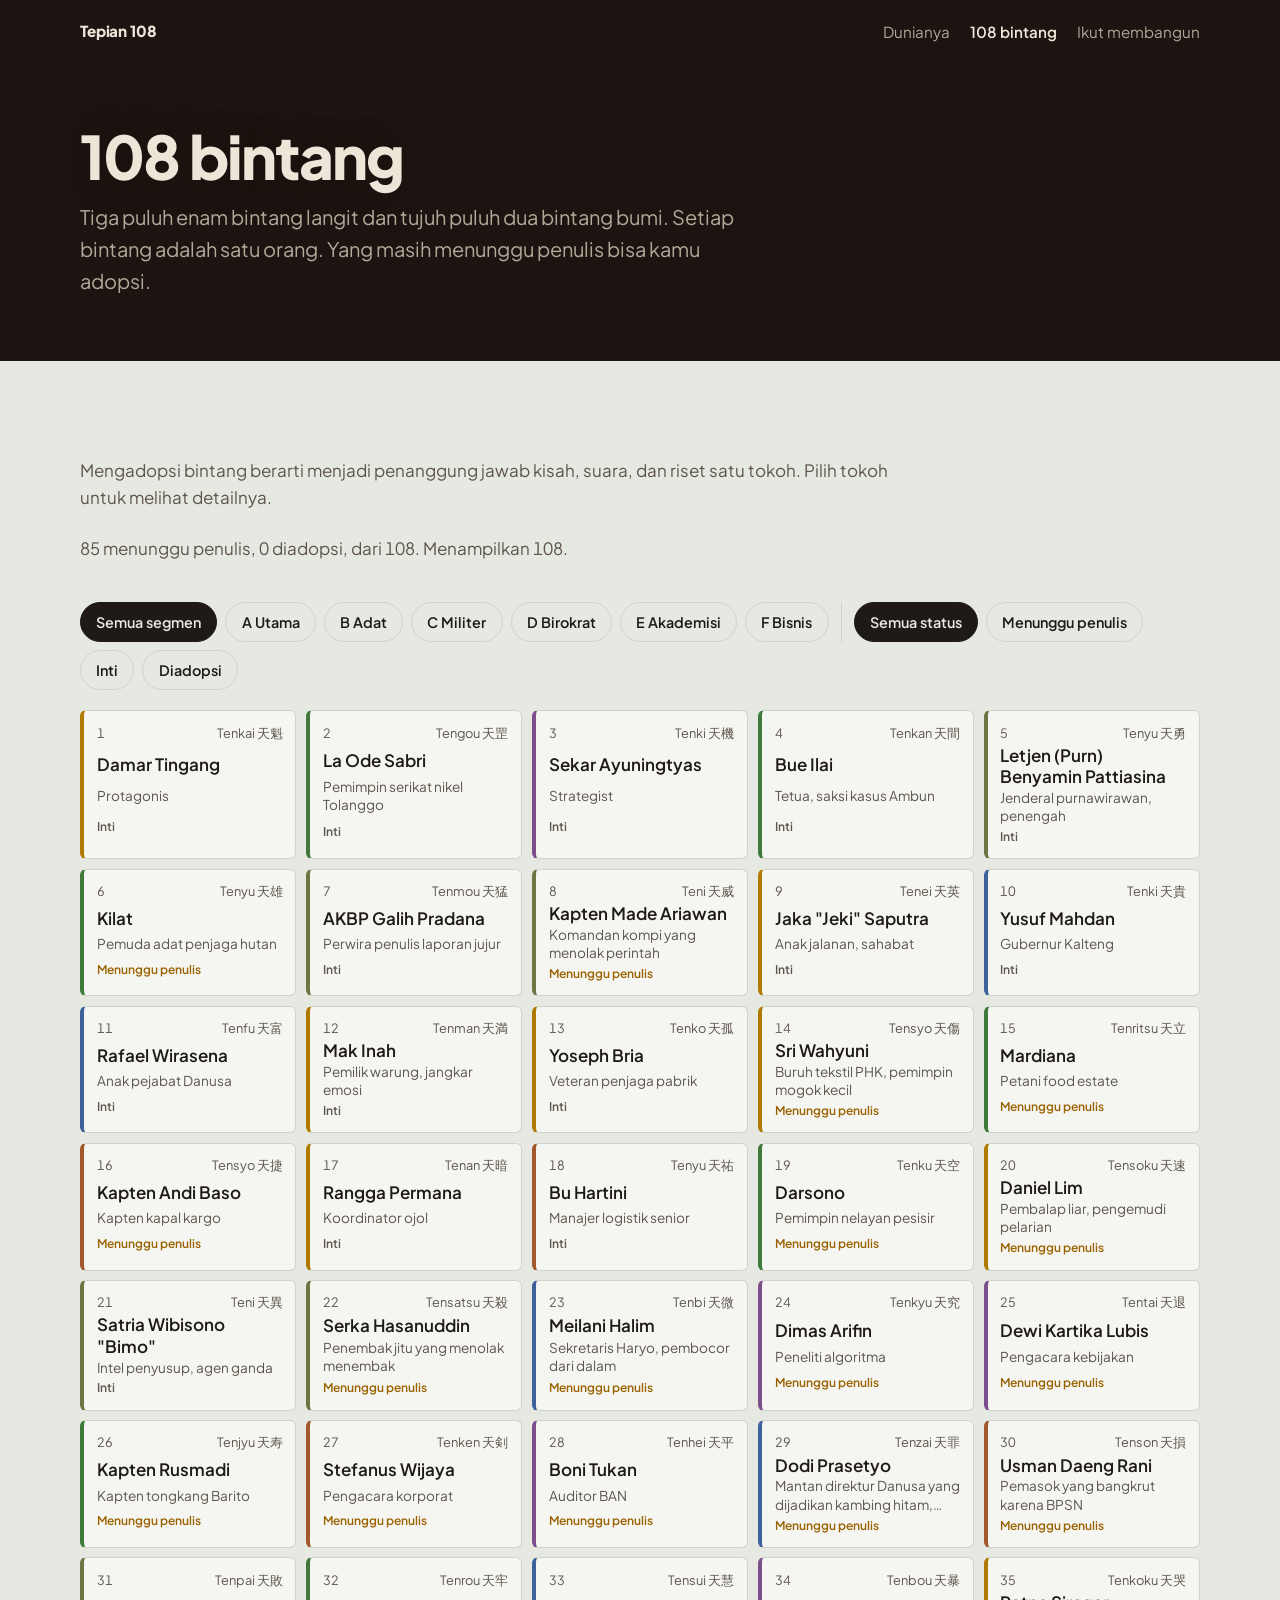
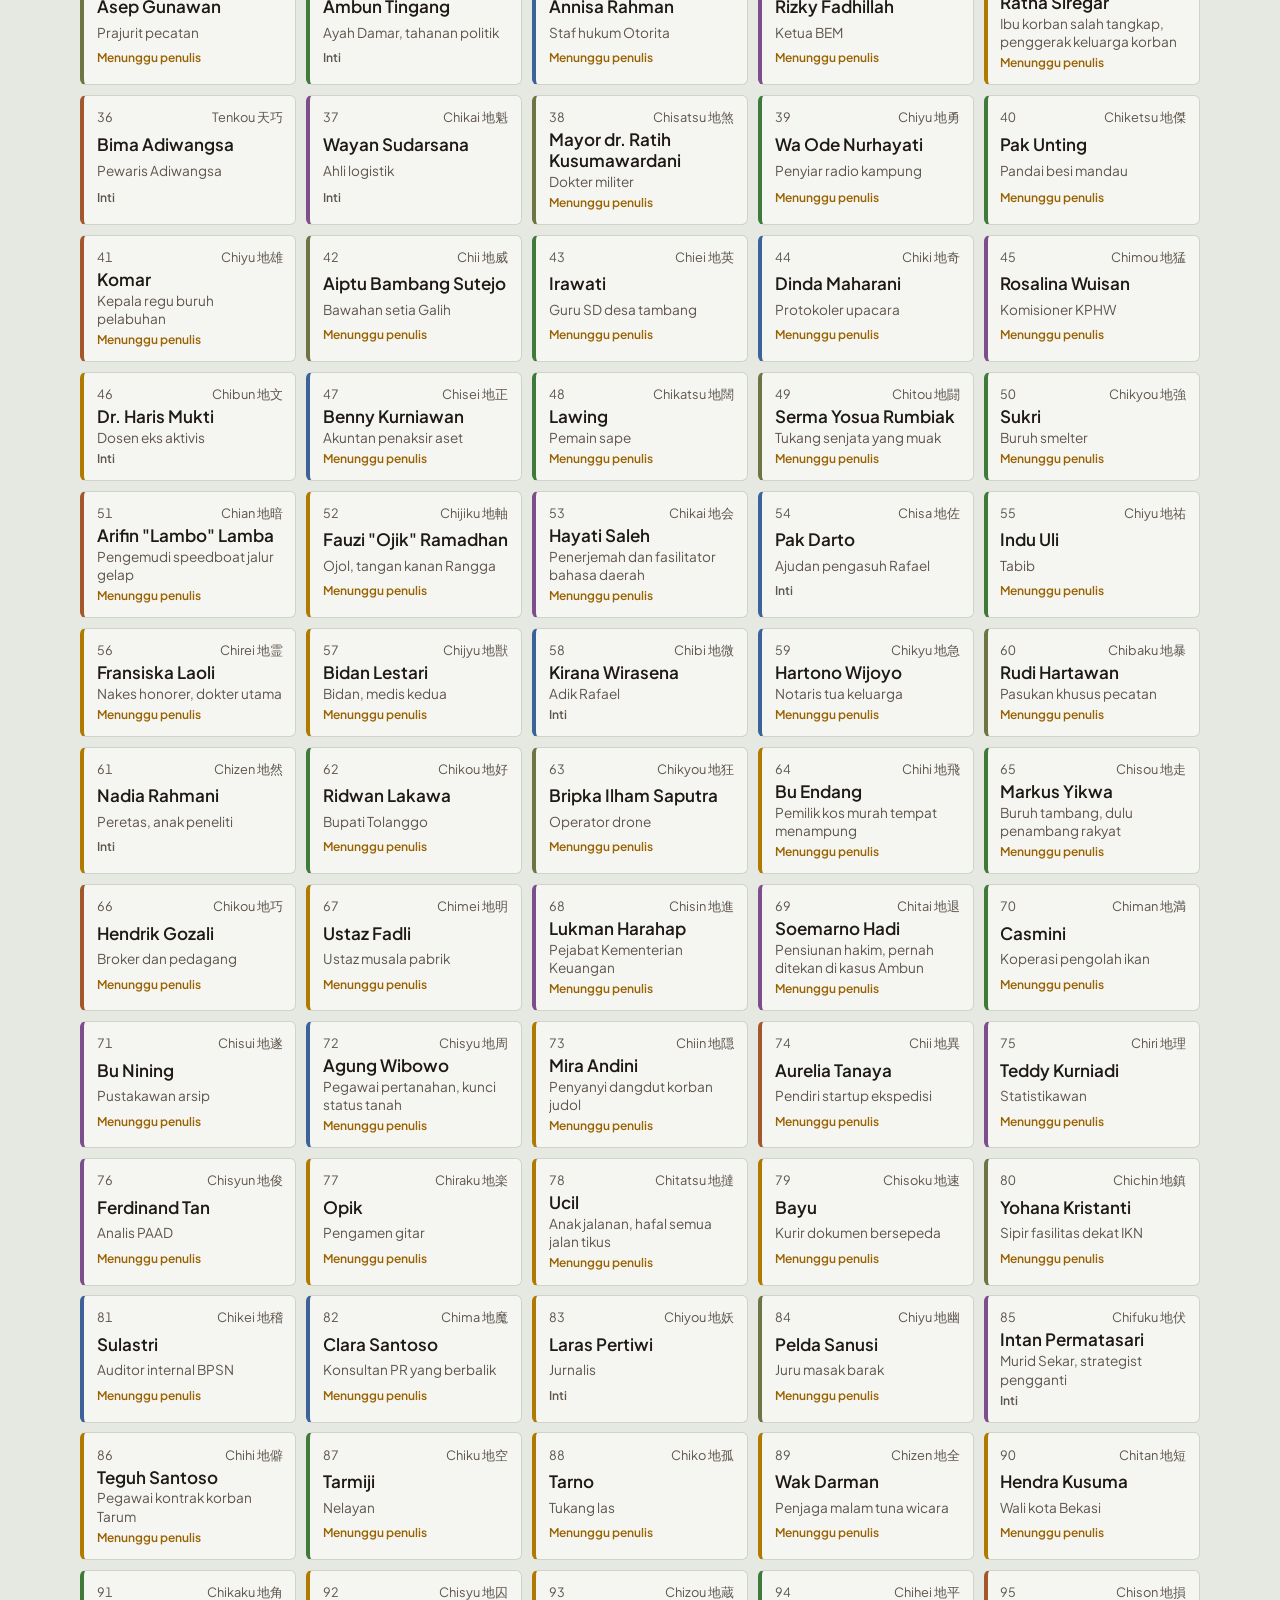
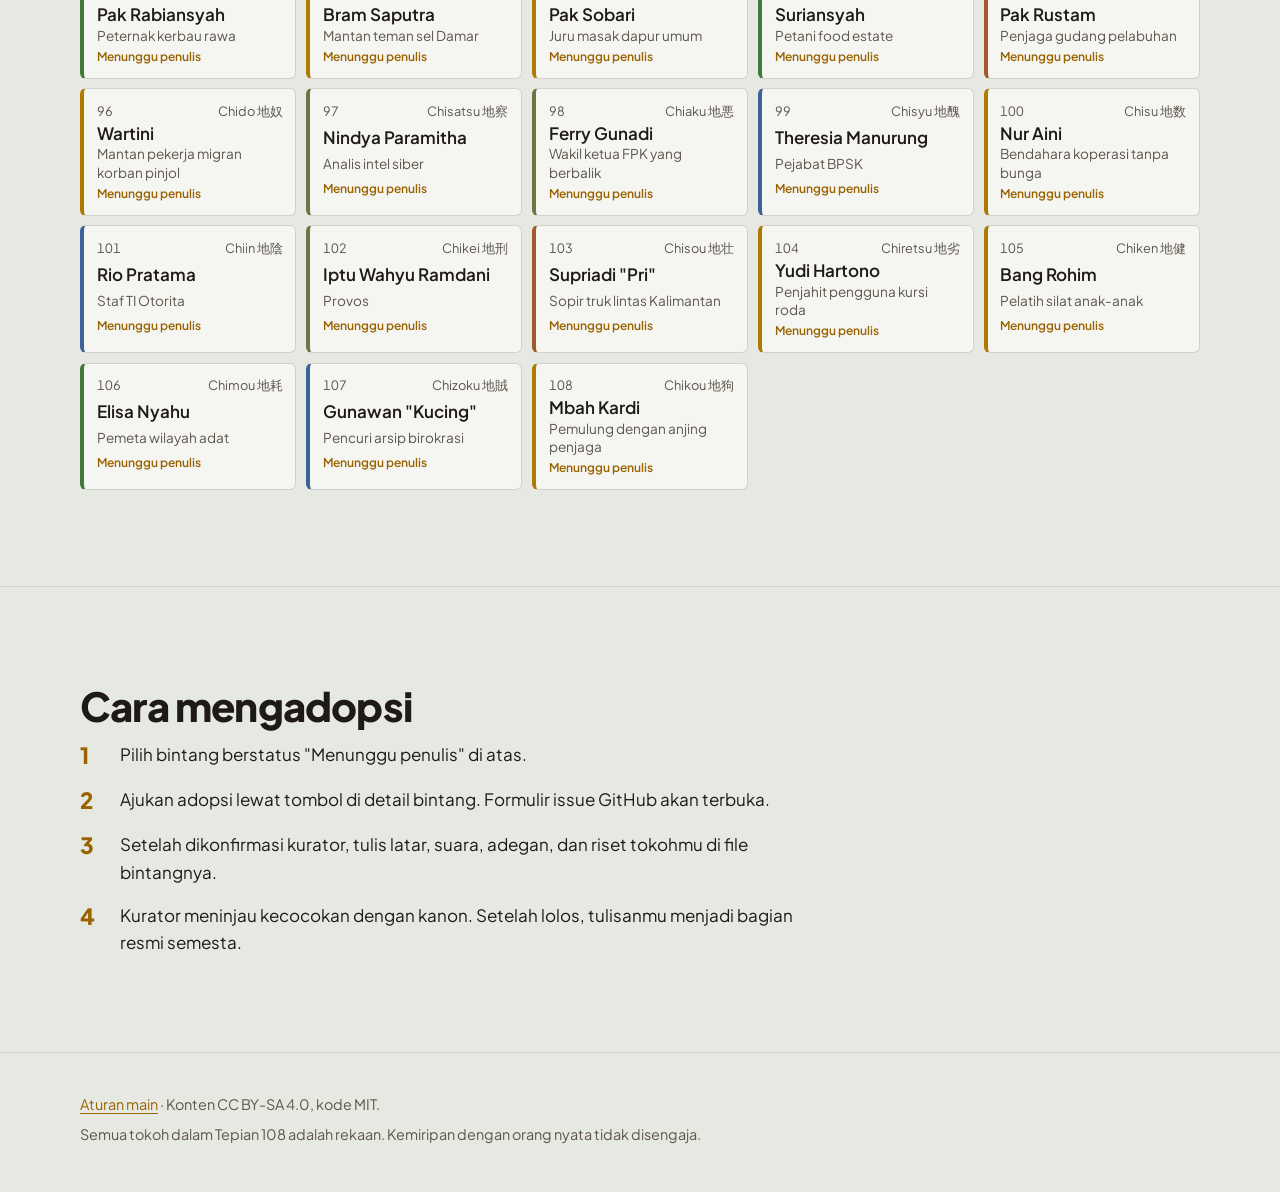
==== docs/bintang.html @ d0efd145 "Rework landing page: invitation-led home, separate pages for 108 stars and world Co-Authored-By: Cla" ====
<!doctype html>
<html lang="id">
<head>
<meta charset="utf-8">
<meta name="viewport" content="width=device-width, initial-scale=1, viewport-fit=cover">
<title>108 Bintang · Tepian 108</title>
<meta name="description" content="Daftar 108 tokoh Tepian 108. Pilih yang masih menunggu penulis dan adopsi.">
<link rel="icon" href="data:image/svg+xml,<svg xmlns='http://www.w3.org/2000/svg' viewBox='0 0 32 32'><rect width='32' height='32' rx='6' fill='%231C1410'/><circle cx='16' cy='13' r='4' fill='%23F0B43C'/><rect x='6' y='21' width='20' height='2' rx='1' fill='%23F0B43C' opacity='.5'/></svg>">
<link rel="preconnect" href="https://fonts.googleapis.com">
<link rel="preconnect" href="https://fonts.gstatic.com" crossorigin>
<link href="https://fonts.googleapis.com/css2?family=Plus+Jakarta+Sans:ital,wght@0,400;0,600;0,800;1,400&display=swap" rel="stylesheet">
<link rel="stylesheet" href="style.css">
</head>
<body>

<header class="hero kecil">
  <div class="lebar">
    <nav aria-label="Navigasi utama">
      <a class="merek" href="index.html">Tepian 108</a>
      <ul>
        <li><a href="dunia.html">Dunianya</a></li>
        <li><a href="bintang.html" aria-current="page">108 bintang</a></li>
        <li><a href="index.html#ikut">Ikut membangun</a></li>
      </ul>
    </nav>
    <div class="judul-halaman">
      <h1>108 bintang</h1>
      <p class="premis">Tiga puluh enam bintang langit dan tujuh puluh dua bintang bumi. Setiap bintang adalah satu orang. Yang masih menunggu penulis bisa kamu adopsi.</p>
    </div>
  </div>
</header>

<main>
<section id="papan">
  <div class="lebar">
    <div class="papan-kepala">
      <div class="sempit">
        <p class="redup" style="margin:0">Mengadopsi bintang berarti menjadi penanggung jawab kisah, suara, dan riset satu tokoh. Pilih tokoh untuk melihat detailnya.</p>
      </div>
      <p class="ringkas" id="ringkas" aria-live="polite"></p>
    </div>
    <div class="saring" id="saring" role="group" aria-label="Saring bintang"></div>
    <div class="kisi" id="kisi"></div>
  </div>
</section>

<section id="adopsi">
  <div class="lebar">
    <h2>Cara mengadopsi</h2>
    <ol class="langkah">
      <li><span>Pilih bintang berstatus "Menunggu penulis" di atas.</span></li>
      <li><span>Ajukan adopsi lewat tombol di detail bintang. Formulir issue GitHub akan terbuka.</span></li>
      <li><span>Setelah dikonfirmasi kurator, tulis latar, suara, adegan, dan riset tokohmu di file bintangnya.</span></li>
      <li><span>Kurator meninjau kecocokan dengan kanon. Setelah lolos, tulisanmu menjadi bagian resmi semesta.</span></li>
    </ol>
  </div>
</section>
</main>

<footer>
  <div class="lebar">
    <p><a href="dunia.html#aturan">Aturan main</a> · Konten CC BY-SA 4.0, kode MIT.</p>
    <p>Semua tokoh dalam Tepian 108 adalah rekaan. Kemiripan dengan orang nyata tidak disengaja.</p>
  </div>
</footer>

<dialog id="detail" aria-labelledby="detail-nama">
  <div class="dialog-isi" id="detail-isi"></div>
</dialog>

<script src="config.js"></script>
<script src="data.js"></script>
<script src="umum.js"></script>
<script>
(function () {
  const T = window.TEPIAN;
  const { B, SEG, STATUS, warna, esc } = T;

  const kisi = document.getElementById("kisi");
  const ringkas = document.getElementById("ringkas");
  const saring = document.getElementById("saring");
  const keadaan = { segmen: "semua", status: "semua" };
  const tombolSaring = (grup, nilai, label) =>
    `<button type="button" data-grup="${grup}" data-nilai="${nilai}" aria-pressed="${keadaan[grup] === nilai}">${label}</button>`;
  function gambarSaring() {
    saring.innerHTML =
      tombolSaring("segmen", "semua", "Semua segmen") +
      Object.entries(SEG).map(([k, v]) => tombolSaring("segmen", k, `${k} ${v.nama}`)).join("") +
      `<span class="pemisah" aria-hidden="true"></span>` +
      tombolSaring("status", "semua", "Semua status") +
      tombolSaring("status", "terbuka", "Menunggu penulis") +
      tombolSaring("status", "inti", "Inti") +
      tombolSaring("status", "diadopsi", "Diadopsi");
  }
  saring.addEventListener("click", (e) => {
    const t = e.target.closest("button"); if (!t) return;
    keadaan[t.dataset.grup] = t.dataset.nilai;
    gambarSaring(); gambarKisi();
  });
  function gambarKisi() {
    const tampil = B.filter((b) =>
      (keadaan.segmen === "semua" || b.segmen === keadaan.segmen) &&
      (keadaan.status === "semua" || b.status === keadaan.status));
    const terbuka = B.filter((b) => b.status === "terbuka").length;
    const diadopsi = B.filter((b) => b.status === "diadopsi").length;
    ringkas.textContent = `${terbuka} menunggu penulis, ${diadopsi} diadopsi, dari 108. Menampilkan ${tampil.length}.`;
    if (!tampil.length) {
      kisi.innerHTML = `<p class="kosong" style="grid-column:1/-1">Belum ada bintang dengan status ini. Pilih status lain.</p>`;
      return;
    }
    kisi.innerHTML = tampil.map((b) => `
      <button type="button" class="ubin" data-no="${b.no}" data-status="${b.status}" style="--warna:${warna(b.segmen)}">
        <span class="atas"><span>${b.no}</span><span>${esc(b.bintang)} ${b.kanji}</span></span>
        <span class="nm">${esc(b.nama)}</span>
        <span class="pr">${esc(b.peran)}</span>
        <span class="lencana">${b.status === "terbuka" ? "Menunggu penulis" : b.status === "inti" ? "Inti" : "Diadopsi"}</span>
      </button>`).join("");
  }
  kisi.addEventListener("click", (e) => {
    const t = e.target.closest(".ubin"); if (!t) return;
    buka(B.find((b) => b.no === Number(t.dataset.no)), t);
  });

  const dialog = document.getElementById("detail");
  const dialogIsi = document.getElementById("detail-isi");
  let asal = null;
  function buka(b, pemicu) {
    asal = pemicu || document.activeElement;
    dialogIsi.style.setProperty("--warna", warna(b.segmen));
    const aksi = b.status === "terbuka"
      ? `<a class="tombol utama" href="${T.adopsiUrl(b)}" target="_blank" rel="noopener">Ajukan adopsi</a>`
      : "";
    const pengadopsi = b.pengadopsi ? `<dt>Pengadopsi</dt><dd>${esc(b.pengadopsi)}</dd>` : "";
    dialogIsi.innerHTML = `
      <button type="button" class="tutup" aria-label="Tutup">&times;</button>
      <p class="kecil" style="margin:0">Bintang ${b.no} dari 108, ${b.langit ? "bintang langit" : "bintang bumi"}</p>
      <h3 id="detail-nama">${esc(b.nama)}</h3>
      <p style="margin:0">${esc(b.peran)}</p>
      <dl>
        <dt>Bintang</dt><dd>${esc(b.bintang)} ${b.kanji}</dd>
        <dt>Usia dan asal</dt><dd>${esc(b.usia_asal)}</dd>
        <dt>Segmen</dt><dd>${b.segmen}, ${SEG[b.segmen].nama}</dd>
        <dt>Masuk cerita</dt><dd>Babak ${b.babak}</dd>
        <dt>Status</dt><dd>${STATUS[b.status]}</dd>
        ${pengadopsi}
      </dl>
      <div class="tombol-baris">
        ${aksi}
        <a class="tombol kedua" href="${T.fileUrl(b)}" target="_blank" rel="noopener">Baca file tokoh</a>
      </div>`;
    dialogIsi.querySelector(".tutup").addEventListener("click", () => dialog.close());
    dialog.showModal();
  }
  dialog.addEventListener("click", (e) => { if (e.target === dialog) dialog.close(); });
  dialog.addEventListener("close", () => {
    if (location.hash) history.replaceState(null, "", location.pathname);
    if (asal && asal.focus) asal.focus();
  });

  gambarSaring(); gambarKisi();

  // Tautan langsung dari beranda: bintang.html#12
  const no = Number(location.hash.slice(1));
  const target = no && B.find((b) => b.no === no);
  if (target) buka(target);
})();
</script>
</body>
</html>
---- docs/style.css ----
:root {
  color-scheme: light;
  --latar: #E6E9E2;
  --permukaan: #F5F6F2;
  --teks: #1F1A16;
  --teks-redup: #5E554C;
  --garis: #CFD3C9;
  --pelita: #9A6200;
  --pelita-isi: #F0B43C;
  --fokus: #1D5FA8;
  --seg-a: #B07A00; --seg-b: #3F7A3B; --seg-c: #6F7444;
  --seg-d: #3D6299; --seg-e: #7D4E8C; --seg-f: #A2582B;
  --air: #1C1410; --air-2: #2A1F18; --kabut: #ECE5D8; --kabut-redup: #B3A797;
  --font: "Plus Jakarta Sans", "Segoe UI", Roboto, "Helvetica Neue", Arial, sans-serif;
}
@media (prefers-color-scheme: dark) {
  :root:not([data-theme="light"]) {
    color-scheme: dark;
    --latar: #17110D; --permukaan: #221A14; --teks: #ECE5D8; --teks-redup: #A99C8C;
    --garis: #3A2E25; --pelita: #F0B43C; --fokus: #8EB8F0;
    --seg-a: #F0B43C; --seg-b: #7DB678; --seg-c: #B5B985; --seg-d: #85A8DA; --seg-e: #C79BD6; --seg-f: #DB9668;
  }
}
:root[data-theme="dark"] {
  color-scheme: dark;
  --latar: #17110D; --permukaan: #221A14; --teks: #ECE5D8; --teks-redup: #A99C8C;
  --garis: #3A2E25; --pelita: #F0B43C; --fokus: #8EB8F0;
  --seg-a: #F0B43C; --seg-b: #7DB678; --seg-c: #B5B985; --seg-d: #85A8DA; --seg-e: #C79BD6; --seg-f: #DB9668;
}
* { box-sizing: border-box; }
html { scroll-behavior: smooth; scroll-padding-top: env(safe-area-inset-top, 0px); }
@media (prefers-reduced-motion: reduce) { html { scroll-behavior: auto; } }
body {
  margin: 0; background: var(--latar); color: var(--teks);
  font-family: var(--font); font-size: 1.0625rem; line-height: 1.6;
  padding-bottom: env(safe-area-inset-bottom, 0px);
}
a { color: var(--pelita); text-underline-offset: 3px; }
:focus-visible { outline: 3px solid var(--fokus); outline-offset: 3px; border-radius: 4px; }
.lebar { width: min(1120px, 100% - 2.5rem); margin-inline: auto; }
.sempit { max-width: 68ch; }
h1, h2, h3 { line-height: 1.15; margin: 0; }
h2 { font-size: clamp(1.75rem, 3.4vw, 2.5rem); font-weight: 800; letter-spacing: -0.02em; margin-bottom: 0.75rem; }
h3 { font-size: 1.15rem; font-weight: 600; }
p { margin: 0 0 1rem; }
section { padding-block: clamp(3.5rem, 8vw, 6rem); }
section + section { border-top: 1px solid var(--garis); }
.redup { color: var(--teks-redup); }

/* Hero: malam di tepian sungai */
.hero {
  background: var(--air); color: var(--kabut);
  padding: env(safe-area-inset-top, 0px) 0 0; border: 0; position: relative; overflow: hidden;
}
.hero nav { display: flex; justify-content: space-between; align-items: center; padding-block: 1.25rem; gap: 1rem; }
.hero nav .merek { font-weight: 800; letter-spacing: -0.01em; color: var(--kabut); text-decoration: none; }
.hero nav ul { display: flex; gap: 1.25rem; list-style: none; margin: 0; padding: 0; flex-wrap: wrap; }
.hero nav a { color: var(--kabut-redup); text-decoration: none; font-size: 0.95rem; }
.hero nav a:hover { color: var(--kabut); }
@media (max-width: 640px) { .hero nav ul { display: none; } .langit .label-seg { font-size: 16px; } }
.langit { display: block; width: 100%; height: auto; }
.langit .bintang { cursor: pointer; transition: transform .2s; transform-box: fill-box; transform-origin: center; }
.langit .bintang:hover, .langit .bintang:focus-visible { transform: scale(1.8); outline: none; }
.langit .label-seg { fill: var(--kabut-redup); font: 600 13px var(--font); }
.hero-teks { position: relative; margin-top: clamp(-11rem, -16vw, -4rem); padding-bottom: clamp(2.5rem, 6vw, 4.5rem); }
.hero h1 {
  font-size: clamp(3.5rem, 13vw, 9.5rem); font-weight: 800; letter-spacing: -0.045em; line-height: 0.9;
  color: var(--kabut); text-shadow: 0 2px 30px rgba(28,20,16,.9);
}
.hero h1 .angka { color: var(--pelita-isi); font-weight: 400; }
.hero .premis { font-size: clamp(1.1rem, 2.2vw, 1.4rem); max-width: 38ch; margin: 1.25rem 0 1.75rem; color: var(--kabut); }
.tombol-baris { display: flex; gap: 0.75rem; flex-wrap: wrap; }
.tombol {
  display: inline-flex; align-items: center; min-height: 48px; padding: 0 1.4rem; border-radius: 999px;
  font: 600 1rem var(--font); text-decoration: none; cursor: pointer; border: 1.5px solid transparent;
}
.tombol.utama { background: var(--pelita-isi); color: #1C1410; }
.tombol.utama:hover { background: #F7C766; }
.tombol.kedua { border-color: rgba(236,229,216,.4); color: var(--kabut); background: transparent; }
.tombol.kedua:hover { border-color: var(--kabut); }
.tombol[aria-disabled="true"] { opacity: .55; cursor: default; }
.legenda { display: flex; gap: .5rem 1.25rem; flex-wrap: wrap; font-size: 0.9rem; color: var(--kabut-redup); margin-top: 1.5rem; }
.legenda span { display: inline-flex; align-items: center; gap: .45rem; }
.titik { width: 10px; height: 10px; border-radius: 50%; display: inline-block; }

/* Dunia */
.dua-kolom { display: grid; gap: clamp(2rem, 5vw, 4rem); grid-template-columns: 1fr; }
@media (min-width: 860px) { .dua-kolom { grid-template-columns: 1.1fr 1fr; } }
.segmen-daftar { list-style: none; margin: 0; padding: 0; }
.segmen-daftar li {
  display: grid; grid-template-columns: 2.25rem 1fr auto; gap: 0 .9rem; align-items: baseline;
  padding: .9rem 0; border-bottom: 1px solid var(--garis);
}
.segmen-daftar li:first-child { border-top: 1px solid var(--garis); }
.segmen-daftar .kode { font-weight: 800; font-size: 1.35rem; }
.segmen-daftar .nama { font-weight: 600; }
.segmen-daftar .fungsi { grid-column: 2; color: var(--teks-redup); font-size: .95rem; }
.segmen-daftar .jumlah { color: var(--teks-redup); font-variant-numeric: tabular-nums; }

/* Papan bintang */
.papan-kepala { display: flex; justify-content: space-between; align-items: end; gap: 1.5rem; flex-wrap: wrap; margin-bottom: 1.5rem; }
.ringkas { font-variant-numeric: tabular-nums; color: var(--teks-redup); }
.saring { display: flex; gap: .5rem; flex-wrap: wrap; margin-bottom: 1.25rem; }
.saring button {
  font: 600 .9rem var(--font); min-height: 40px; padding: 0 .95rem; border-radius: 999px; cursor: pointer;
  background: transparent; color: var(--teks); border: 1.5px solid var(--garis);
}
.saring button[aria-pressed="true"] { background: var(--teks); color: var(--latar); border-color: var(--teks); }
.saring .pemisah { width: 1px; background: var(--garis); margin-inline: .25rem; }
.kisi { display: grid; grid-template-columns: repeat(auto-fill, minmax(190px, 1fr)); gap: .6rem; }
.ubin {
  text-align: left; font: inherit; color: inherit; cursor: pointer;
  background: var(--permukaan); border: 1px solid var(--garis); border-left: 4px solid var(--warna, var(--garis));
  border-radius: 6px; padding: .7rem .8rem .75rem; display: grid; gap: .1rem; min-height: 92px;
}
.ubin:hover { border-color: var(--warna); }
.ubin .atas { display: flex; justify-content: space-between; font-size: .8rem; color: var(--teks-redup); font-variant-numeric: tabular-nums; }
.ubin .nm { font-weight: 600; line-height: 1.25; }
.ubin .pr { font-size: .85rem; color: var(--teks-redup); line-height: 1.35; overflow: hidden; display: -webkit-box; -webkit-line-clamp: 2; -webkit-box-orient: vertical; }
.ubin .lencana { font-size: .75rem; font-weight: 600; }
.ubin[data-status="terbuka"] .lencana { color: var(--pelita); }
.ubin[data-status="inti"] .lencana { color: var(--teks-redup); }
.kosong { padding: 2rem; text-align: center; color: var(--teks-redup); border: 1px dashed var(--garis); border-radius: 6px; }

dialog {
  border: 1px solid var(--garis); border-radius: 10px; padding: 0; width: min(520px, 100% - 2rem);
  background: var(--permukaan); color: var(--teks);
}
dialog::backdrop { background: rgba(23,17,13,.6); }
.dialog-isi { padding: 1.5rem 1.5rem 1.25rem; border-top: 6px solid var(--warna, var(--pelita)); border-radius: 10px; }
.dialog-isi .kecil { font-size: .9rem; color: var(--teks-redup); }
.dialog-isi h3 { font-size: 1.6rem; font-weight: 800; letter-spacing: -0.02em; margin: .25rem 0 .5rem; }
.dialog-isi dl { display: grid; grid-template-columns: auto 1fr; gap: .35rem 1rem; margin: 1rem 0 1.25rem; font-size: .95rem; }
.dialog-isi dt { color: var(--teks-redup); }
.dialog-isi dd { margin: 0; }
.dialog-isi .tombol.utama { color: #1C1410; }
.dialog-isi .tombol.kedua { color: var(--teks); border-color: var(--garis); }
.tutup { position: absolute; top: .6rem; right: .6rem; width: 40px; height: 40px; border-radius: 50%; border: 0; background: transparent; color: var(--teks-redup); font-size: 1.5rem; cursor: pointer; }

/* Cara ikut */
.jalur { display: grid; gap: 1.5rem 2.5rem; grid-template-columns: repeat(auto-fit, minmax(240px, 1fr)); margin: 2rem 0 3rem; }
.jalur h3 { margin-bottom: .3rem; }
.jalur p { color: var(--teks-redup); margin: 0; font-size: .97rem; }
.langkah { list-style: none; counter-reset: l; margin: 0; padding: 0; display: grid; gap: 1rem; max-width: 62ch; }
.langkah li { counter-increment: l; display: grid; grid-template-columns: 2.5rem 1fr; }
.langkah li::before { content: counter(l); font-weight: 800; font-size: 1.4rem; color: var(--pelita); line-height: 1.3; }

.aturan { margin: 0; padding-left: 1.2rem; max-width: 68ch; }
.aturan li { margin-bottom: .6rem; }

.kanal { display: grid; gap: 0; max-width: 760px; margin-top: 1.5rem; }
.kanal > div { display: grid; grid-template-columns: 1fr auto; gap: .25rem 1.5rem; align-items: center; padding: 1.1rem 0; border-bottom: 1px solid var(--garis); }
.kanal > div:first-child { border-top: 1px solid var(--garis); }
.kanal p { margin: 0; color: var(--teks-redup); font-size: .95rem; }
.kanal .tombol.kedua { color: var(--teks); border-color: var(--garis); }
.kanal .belum { color: var(--teks-redup); font-size: .9rem; }
@media (max-width: 560px) { .kanal > div { grid-template-columns: 1fr; } }

footer { padding-block: 2.5rem; border-top: 1px solid var(--garis); font-size: .9rem; color: var(--teks-redup); }
footer p { margin: 0 0 .4rem; max-width: 80ch; }

/* Halaman dalam */
.hero.kecil nav { padding-block: 1.1rem; }
.hero.kecil .judul-halaman { padding-block: clamp(2rem, 6vw, 4rem) clamp(2.5rem, 6vw, 4rem); }
.hero.kecil h1 { font-size: clamp(2.2rem, 6vw, 3.75rem); letter-spacing: -0.03em; line-height: 1; margin-bottom: .9rem; color: var(--kabut); }
.hero.kecil .premis { margin: 0; font-size: clamp(1.05rem, 2vw, 1.25rem); max-width: 46ch; color: var(--kabut-redup); }
.hero nav a[aria-current="page"] { color: var(--kabut); font-weight: 600; }

/* Kotak dialog bergaya RPG */
.kotak {
  background: #120C09; color: var(--kabut); border: 3px solid var(--kabut); outline: 2px solid #5A4A3C; outline-offset: 3px;
  border-radius: 10px; padding: 1.25rem 1.5rem;
}
.kotak .siapa { font-weight: 800; color: var(--pelita-isi); margin-bottom: .25rem; }
.kotak p { margin: 0; font-size: 1.15rem; line-height: 1.55; }
.pilihan { display: grid; gap: .6rem; margin-top: 1.5rem; }
.pilihan a {
  display: flex; align-items: center; gap: .9rem; min-height: 52px; padding: 0 1.2rem; border-radius: 8px;
  font-weight: 800; text-decoration: none; border: 2px solid #5A4A3C; color: var(--kabut);
}
.pilihan a.ya { background: var(--pelita-isi); color: #1C1410; border-color: var(--pelita-isi); }
.pilihan a:hover { border-color: var(--pelita-isi); }
.pilihan .tanda { width: 1em; }
.pilihan a.nanti .tanda { visibility: hidden; }
.pilihan a.nanti:hover .tanda { visibility: visible; color: var(--pelita-isi); }

/* Pita kenangan */
.pita { background: var(--air); color: var(--kabut); border: 0; }
.pita .lebar { max-width: 880px; }
.pita .label { margin: 0 0 1.5rem; font-size: .85rem; font-weight: 800; letter-spacing: .14em; text-transform: uppercase; color: var(--pelita-isi); }
.kenangan { list-style: none; margin: 0; padding: 0; }
.kenangan li {
  display: grid; grid-template-columns: 1.5rem 1fr; gap: .5rem; align-items: baseline;
  padding: 1.1rem 0; border-top: 1px solid #3A2E25; font-size: clamp(1.3rem, 3vw, 1.85rem); line-height: 1.3; font-weight: 600; letter-spacing: -0.01em;
}
.kenangan li::before { content: "\25C6"; color: var(--pelita-isi); font-size: .7rem; }
.pita .penutup { margin: 2rem 0 0; padding-top: 1.75rem; border-top: 1px solid #3A2E25; font-size: 1.2rem; color: var(--kabut); max-width: 52ch; }
.pita .penutup strong { color: var(--pelita-isi); }
.kanji-baris { margin: 2.5rem 0 0; color: #5A4A3C; font-size: 1.1rem; letter-spacing: .5em; line-height: 2; word-break: break-all; user-select: none; }

/* Jendela status: yang sudah jadi */
.jendela { background: #120C09; color: var(--kabut); border: 3px solid var(--kabut); outline: 2px solid #5A4A3C; outline-offset: 3px; border-radius: 10px; overflow: hidden; margin-top: 2rem; }
.jendela .judul { background: var(--air-2); border-bottom: 2px solid #5A4A3C; padding: .75rem 1.25rem; display: flex; justify-content: space-between; gap: .5rem 1rem; flex-wrap: wrap; font-weight: 800; font-size: .95rem; }
.jendela .judul span:last-child { color: var(--pelita-isi); }
.status-baris { display: grid; grid-template-columns: 1fr auto; gap: .2rem 1.5rem; align-items: center; padding: 1rem 1.25rem; border-bottom: 1px solid #3A2E25; }
.status-baris:last-child { border-bottom: 0; }
.status-baris h3 { font-size: 1.05rem; }
.status-baris p { margin: 0; font-size: .92rem; color: var(--kabut-redup); }
.status-baris .lencana { font-size: .72rem; font-weight: 800; letter-spacing: .08em; }
.status-baris .lencana.siap { color: #7DB678; }
.status-baris .lencana.sebagian { color: var(--pelita-isi); }
.status-baris .lencana.belum { color: #B3A797; }
.status-baris a { color: var(--pelita-isi); font-weight: 600; font-size: .92rem; }
.status-baris .kanan { display: grid; justify-items: end; gap: .15rem; text-align: right; }
@media (max-width: 560px) { .status-baris { grid-template-columns: 1fr; } .status-baris .kanan { justify-items: start; text-align: left; } }

/* Dua jalur utama */
.dua-jalur { display: grid; gap: 1.5rem; grid-template-columns: repeat(auto-fit, minmax(300px, 1fr)); margin-top: 2rem; }
.kartu-jalur { background: var(--permukaan); border: 1px solid var(--garis); border-top: 6px solid var(--pelita-isi); border-radius: 10px; padding: 1.75rem; display: flex; flex-direction: column; gap: 1rem; }
.kartu-jalur h3 { font-size: 1.7rem; font-weight: 800; letter-spacing: -0.02em; }
.kartu-jalur .seru { margin: 0; font-size: 1.15rem; line-height: 1.45; font-weight: 600; }
.kartu-jalur p { margin: 0; color: var(--teks-redup); }
.kartu-jalur ul { margin: 0; padding-left: 1.2rem; color: var(--teks-redup); }
.kartu-jalur .tombol-baris { margin-top: auto; padding-top: .5rem; }
.kartu-jalur .tombol.utama:hover { background: #F7C766; }
.kartu-jalur .tombol.kedua { color: var(--teks); border-color: var(--garis); }
.lain { margin-top: 1.75rem; color: var(--teks-redup); max-width: 62ch; }

/* Ringkasan dunia */
.chip-seg { display: flex; flex-wrap: wrap; gap: .5rem; margin: 1.5rem 0 0; padding: 0; list-style: none; }
.chip-seg li { border: 1.5px solid var(--garis); border-left: 5px solid var(--warna); border-radius: 6px; padding: .35rem .8rem; font-weight: 600; font-size: .95rem; }
.tautan-lanjut { font-weight: 600; }

/* Daftar simpul dan kanon */
.simpul-kisi { display: grid; gap: .6rem; grid-template-columns: repeat(auto-fill, minmax(250px, 1fr)); margin-top: 1.5rem; }
.simpul-kisi > div { background: var(--permukaan); border: 1px solid var(--garis); border-radius: 6px; padding: .8rem .95rem; }
.simpul-kisi strong { display: block; line-height: 1.3; }
.simpul-kisi span { display: block; font-size: .88rem; color: var(--teks-redup); }
.kanon { display: grid; gap: 1rem; grid-template-columns: repeat(auto-fit, minmax(220px, 1fr)); margin-top: 1.5rem; }
.kanon > div { border-top: 3px solid var(--pelita); padding-top: .9rem; }
.kanon p { margin: .2rem 0 0; color: var(--teks-redup); font-size: .95rem; }
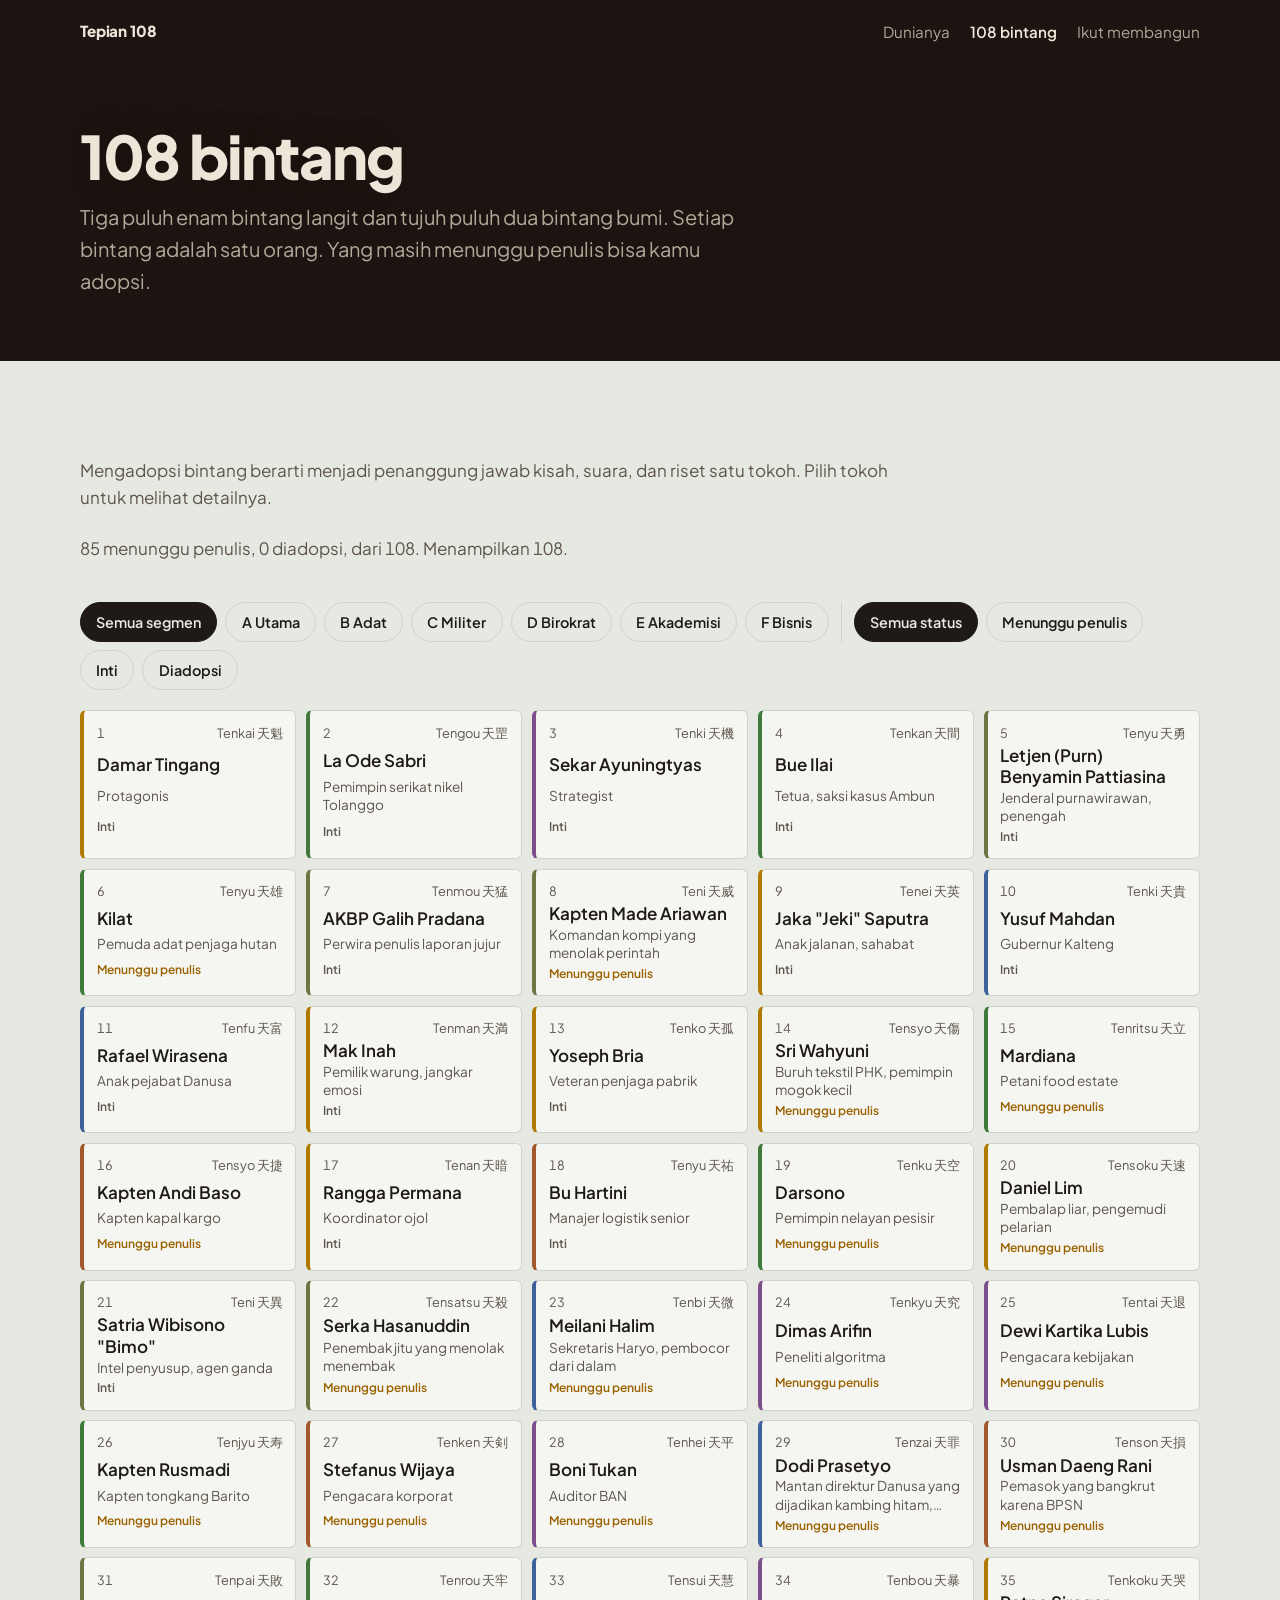
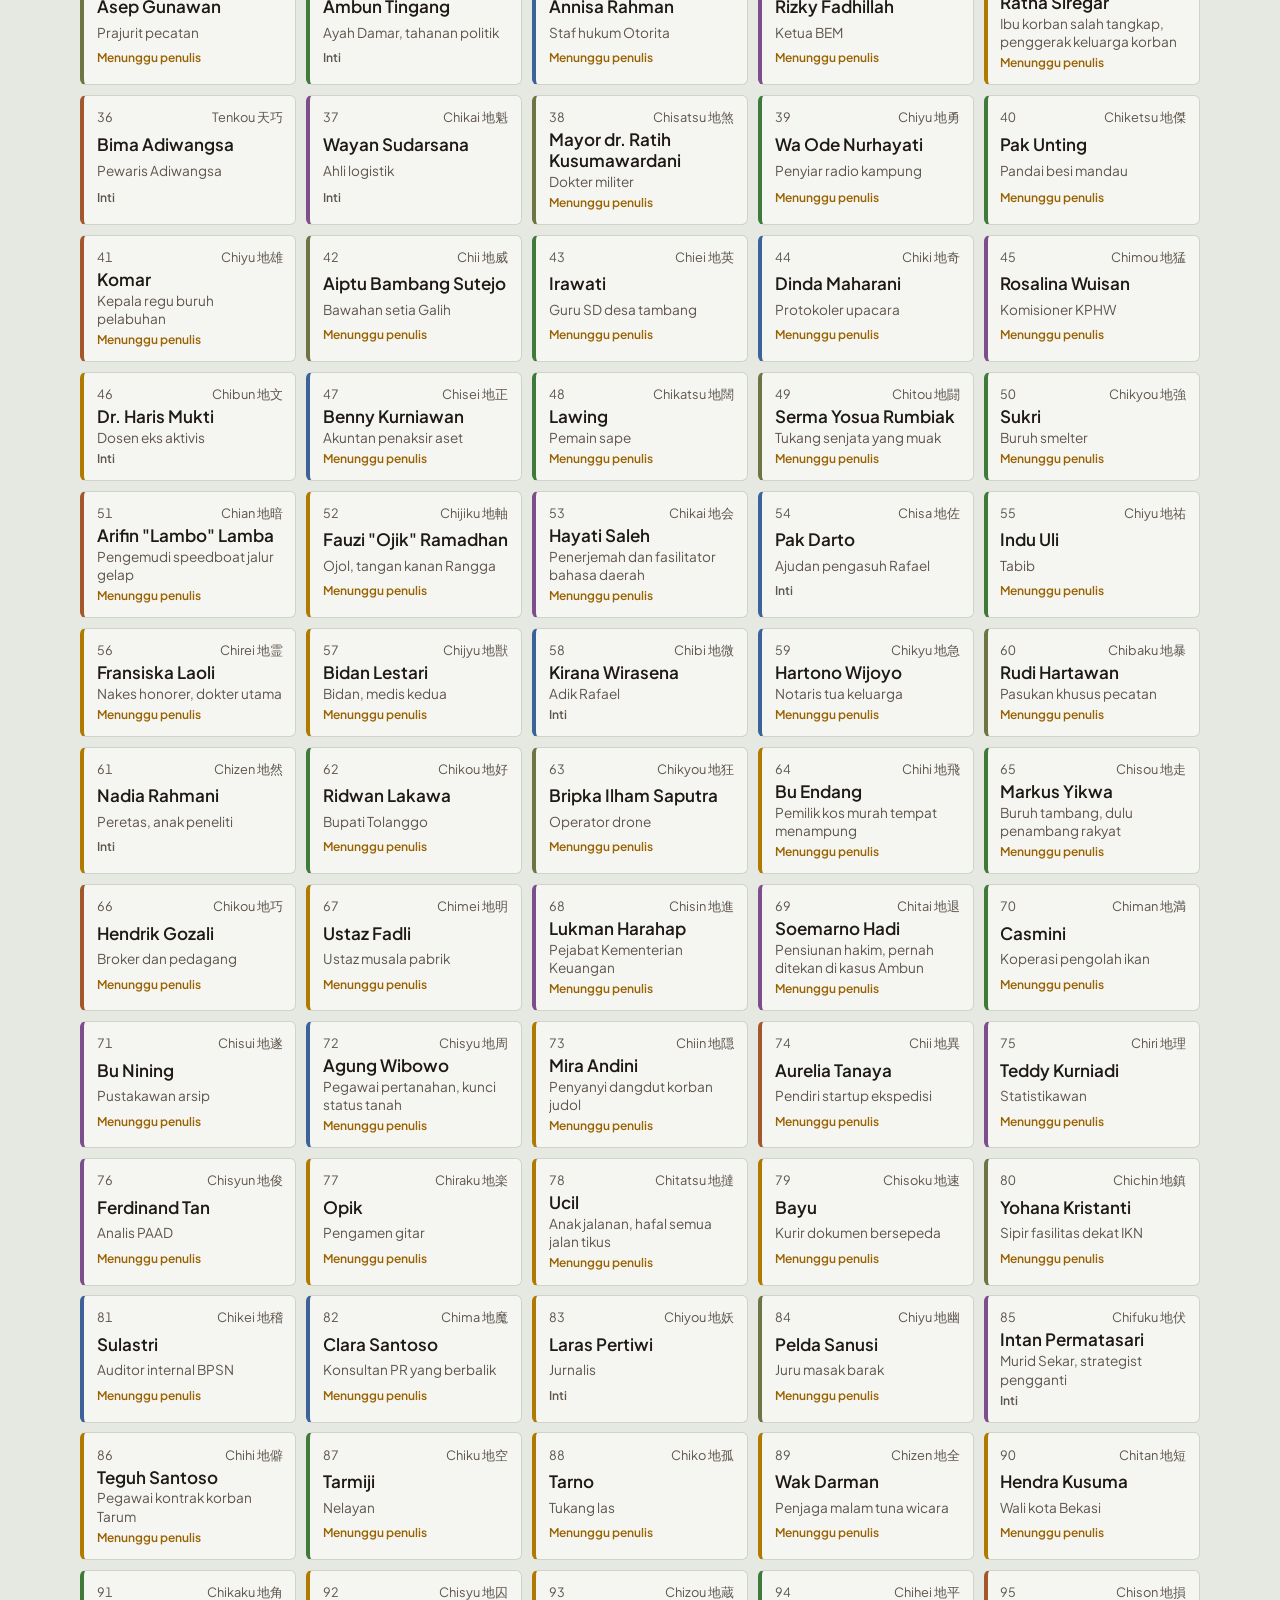
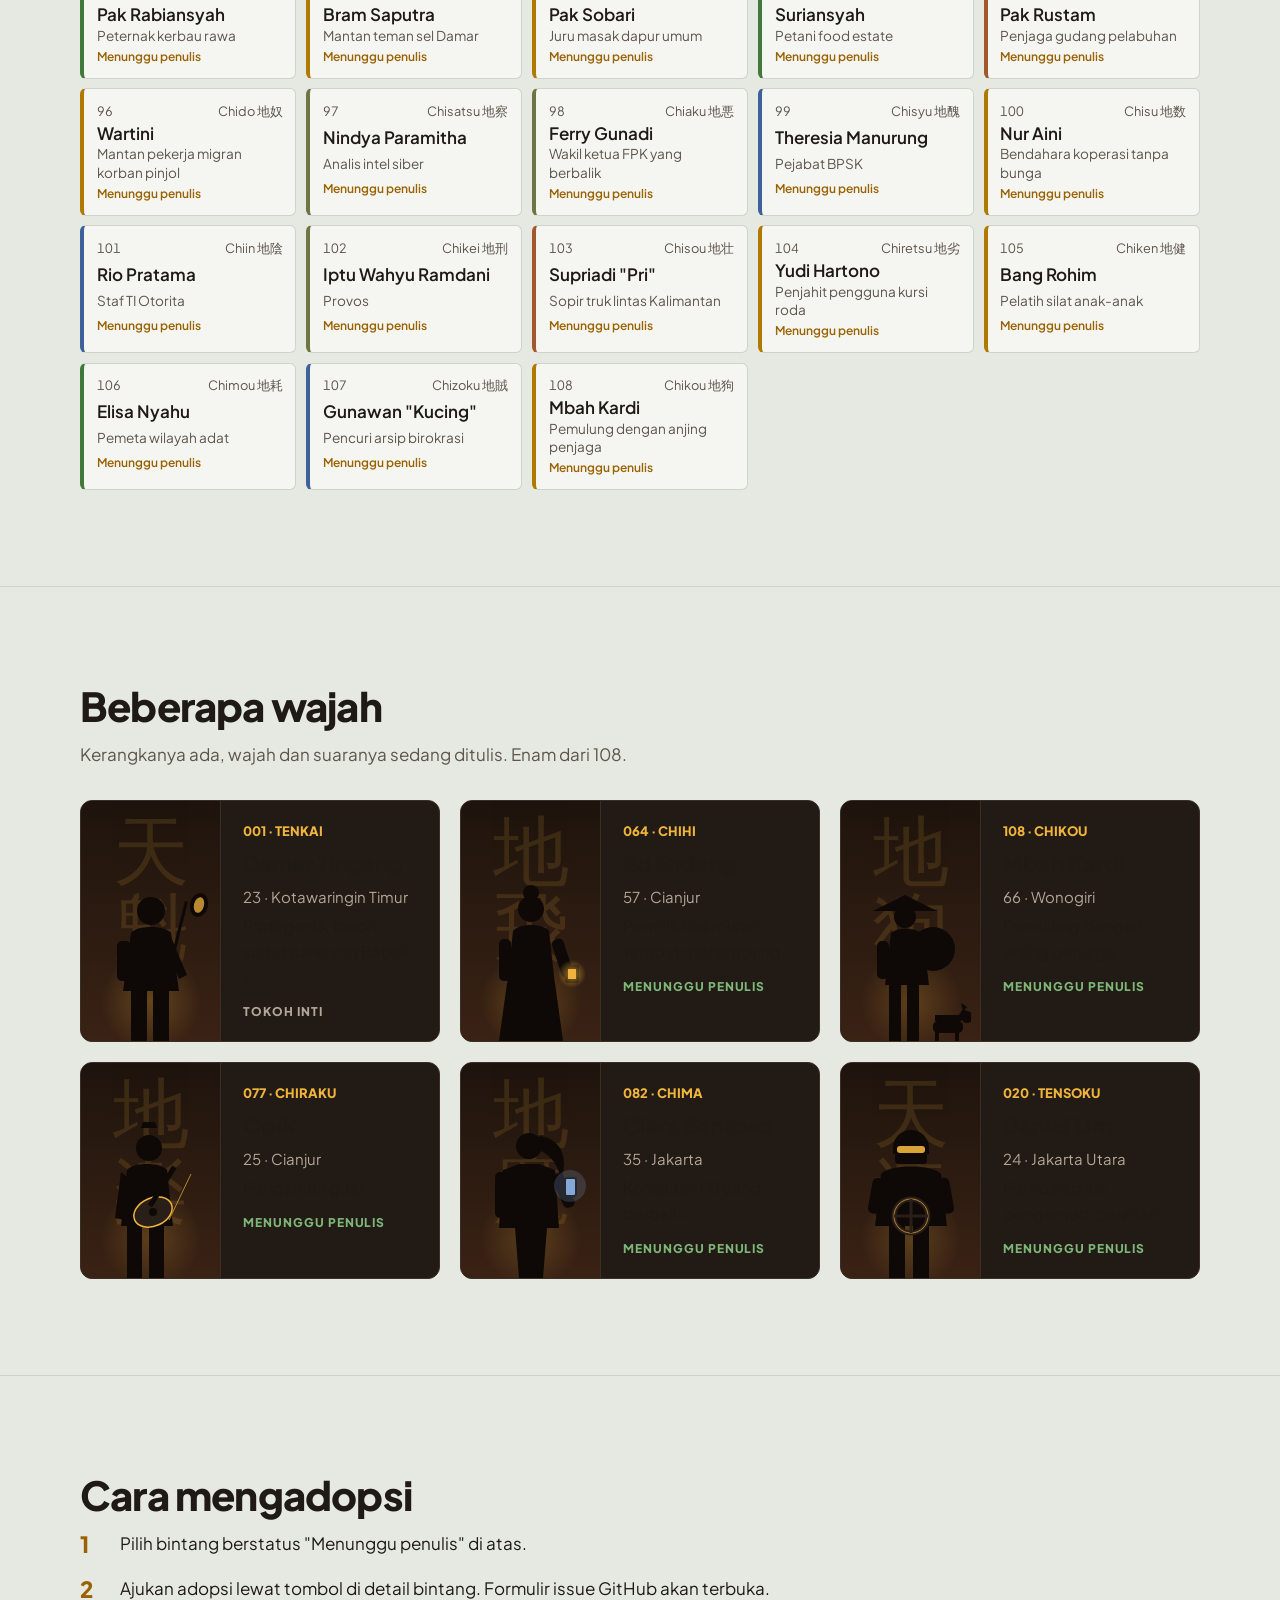
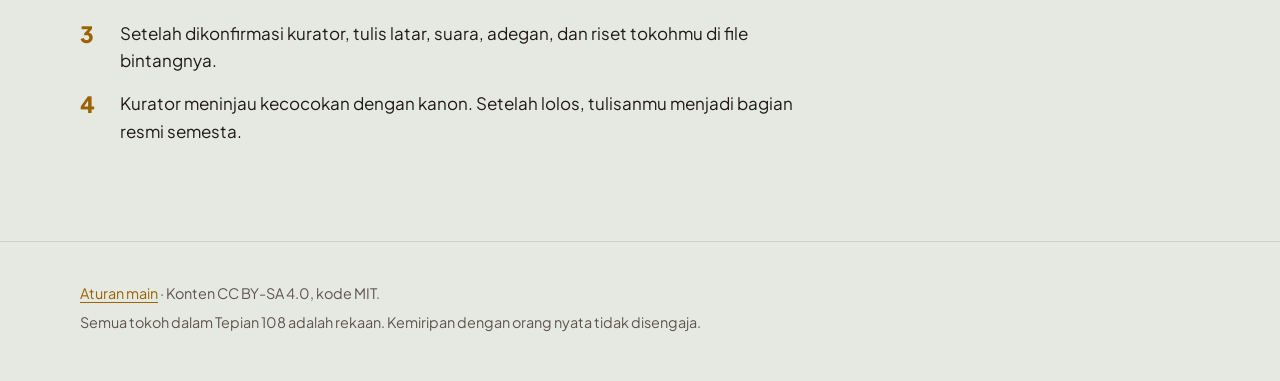
==== commit 0c1b1dc8: "Add illustrated scenes and character silhouettes Co-Authored-By: Claude Sonnet 5.5 <noreply@anthropi" ====
--- a/docs/bintang.html
+++ b/docs/bintang.html
@@ -12,6 +12,13 @@
 <link rel="stylesheet" href="style.css">
 </head>
 <body>
+<svg width="0" height="0" style="position: absolute" aria-hidden="true" focusable="false">
+<defs>
+<linearGradient id="langitMalam" x1="0" y1="0" x2="0" y2="1"><stop offset="0" stop-color="#0E0907"/><stop offset="0.65" stop-color="#241810"/><stop offset="1" stop-color="#4A2D18"/></linearGradient>
+<linearGradient id="airMalam" x1="0" y1="0" x2="0" y2="1"><stop offset="0" stop-color="#2A1A10"/><stop offset="1" stop-color="#17110D"/></linearGradient>
+<radialGradient id="cahaya" cx="0.5" cy="0.5" r="0.5"><stop offset="0" stop-color="#F0B43C" stop-opacity="0.85"/><stop offset="1" stop-color="#F0B43C" stop-opacity="0"/></radialGradient>
+</defs>
+</svg>
 
 <header class="hero kecil">
   <div class="lebar">
@@ -41,6 +48,96 @@
     </div>
     <div class="saring" id="saring" role="group" aria-label="Saring bintang"></div>
     <div class="kisi" id="kisi"></div>
+  </div>
+</section>
+
+<section id="wajah">
+  <div class="lebar">
+    <h2>Beberapa wajah</h2>
+    <p class="redup sempit" style="margin:0">Kerangkanya ada, wajah dan suaranya sedang ditulis. Enam dari 108.</p>
+    <div style="display: grid; grid-template-columns: repeat(auto-fit, minmax(340px, 1fr)); gap: 20px; margin-top: 2rem">
+<!-- Damar -->
+<div style="background: #221A14; border: 1px solid #3A2E25; border-radius: 12px; overflow: hidden; display: flex">
+<div style="flex: 0 0 140px; background: linear-gradient(#1E140D, #3A2214); border-right: 1px solid #3A2E25; position: relative; display: flex; align-items: flex-end; justify-content: center; overflow: hidden">
+<div style="position: absolute; top: 8px; left: 0; right: 0; text-align: center; font-size: 76px; line-height: 1; color: #F0B43C; opacity: 0.13">天魁</div>
+<svg viewBox="0 0 120 170" style="display: block; width: 120px; height: auto; position: relative" role="img" aria-label="Siluet Damar memegang sendok sayur besar, ransel di punggung.">
+<circle cx="60" cy="130" r="50" fill="url(#cahaya)" opacity="0.3"/>
+<g fill="#0E0907"><circle cx="60" cy="40" r="14"/><path d="M40 62c6 -8 34 -8 40 0l8 58H32z"/><rect x="40" y="118" width="16" height="52"/><rect x="62" y="118" width="16" height="52"/><rect x="26" y="70" width="14" height="40" rx="5"/><path d="M80 66l16 38l-8 4l-14 -34z"/><rect x="94" y="30" width="3" height="78" transform="rotate(14 94 30)"/></g>
+<ellipse cx="108" cy="34" rx="9" ry="12" fill="#0E0907" transform="rotate(14 108 34)"/><ellipse cx="108" cy="34" rx="5" ry="8" fill="#F0B43C" opacity="0.75" transform="rotate(14 108 34)"/>
+</svg>
+</div>
+<div style="padding: 20px 22px; display: flex; flex-direction: column; gap: 4px; min-width: 0"><div style="font-size: 13px; font-weight: 800; color: var(--pelita-isi)">001 · TENKAI</div><div style="font-size: 22px; font-weight: 800">Damar Tingang</div><div style="font-size: 15px; color: #B3A797">23 · Kotawaringin Timur</div><div style="font-size: 16px">Protagonis, tokoh sudut pandang Babak 1.</div><div style="margin-top: 8px; font-size: 12px; font-weight: 800; letter-spacing: 0.08em; color: #B3A797">TOKOH INTI</div></div>
+</div>
+
+<!-- Bu Endang -->
+<div style="background: #221A14; border: 1px solid #3A2E25; border-radius: 12px; overflow: hidden; display: flex">
+<div style="flex: 0 0 140px; background: linear-gradient(#1E140D, #3A2214); border-right: 1px solid #3A2E25; position: relative; display: flex; align-items: flex-end; justify-content: center; overflow: hidden">
+<div style="position: absolute; top: 8px; left: 0; right: 0; text-align: center; font-size: 76px; line-height: 1; color: #F0B43C; opacity: 0.13">地飛</div>
+<svg viewBox="0 0 120 170" style="display: block; width: 120px; height: auto; position: relative" role="img" aria-label="Siluet Bu Endang, bersanggul, berkebaya, memegang sebuah lampu.">
+<circle cx="60" cy="130" r="50" fill="url(#cahaya)" opacity="0.3"/>
+<g fill="#0E0907"><circle cx="60" cy="38" r="13"/><circle cx="60" cy="22" r="8"/><path d="M42 60c6 -8 30 -8 36 0l6 54H36z"/><path d="M36 112h48l8 58H28z"/><rect x="28" y="68" width="12" height="42" rx="5"/><rect x="80" y="68" width="12" height="40" rx="5" transform="rotate(-18 86 70)"/></g>
+<rect x="94" y="94" width="14" height="18" rx="3" fill="#0E0907"/><rect x="97" y="98" width="8" height="10" fill="#F0B43C"/><circle cx="101" cy="103" r="14" fill="url(#cahaya)" opacity="0.8"/>
+</svg>
+</div>
+<div style="padding: 20px 22px; display: flex; flex-direction: column; gap: 4px; min-width: 0"><div style="font-size: 13px; font-weight: 800; color: var(--pelita-isi)">064 · CHIHI</div><div style="font-size: 22px; font-weight: 800">Bu Endang</div><div style="font-size: 15px; color: #B3A797">57 · Cianjur</div><div style="font-size: 16px">Pemilik kos murah tempat menampung.</div><div style="margin-top: 8px; font-size: 12px; font-weight: 800; letter-spacing: 0.08em; color: #7DB678">MENUNGGU PENULIS</div></div>
+</div>
+
+<!-- Mbah Kardi -->
+<div style="background: #221A14; border: 1px solid #3A2E25; border-radius: 12px; overflow: hidden; display: flex">
+<div style="flex: 0 0 140px; background: linear-gradient(#1E140D, #3A2214); border-right: 1px solid #3A2E25; position: relative; display: flex; align-items: flex-end; justify-content: center; overflow: hidden">
+<div style="position: absolute; top: 8px; left: 0; right: 0; text-align: center; font-size: 76px; line-height: 1; color: #F0B43C; opacity: 0.13">地狗</div>
+<svg viewBox="0 0 120 170" style="display: block; width: 120px; height: auto; position: relative" role="img" aria-label="Siluet Mbah Kardi bertopi caping membawa karung, ditemani seekor anjing.">
+<circle cx="60" cy="130" r="50" fill="url(#cahaya)" opacity="0.25"/>
+<g fill="#0E0907"><path d="M22 40l32 -16l32 16z"/><circle cx="54" cy="46" r="11"/><path d="M40 62c6 -6 26 -6 32 2l6 50H34z"/><rect x="38" y="112" width="12" height="58"/><rect x="56" y="112" width="12" height="58"/><rect x="26" y="70" width="12" height="38" rx="5"/><circle cx="82" cy="78" r="22"/><rect x="64" y="64" width="10" height="30" rx="4"/>
+<path d="M84 150h26l6 -10l-4 -2l-4 6h-24z"/><rect x="82" y="150" width="30" height="12" rx="5"/><rect x="84" y="158" width="4" height="12"/><rect x="104" y="158" width="4" height="12"/><circle cx="116" cy="146" r="6"/><path d="M112 140l-2 -8l6 4z"/></g>
+</svg>
+</div>
+<div style="padding: 20px 22px; display: flex; flex-direction: column; gap: 4px; min-width: 0"><div style="font-size: 13px; font-weight: 800; color: var(--pelita-isi)">108 · CHIKOU</div><div style="font-size: 22px; font-weight: 800">Mbah Kardi</div><div style="font-size: 15px; color: #B3A797">66 · Wonogiri</div><div style="font-size: 16px">Pemulung dengan anjing penjaga.</div><div style="margin-top: 8px; font-size: 12px; font-weight: 800; letter-spacing: 0.08em; color: #7DB678">MENUNGGU PENULIS</div></div>
+</div>
+
+<!-- Opik -->
+<div style="background: #221A14; border: 1px solid #3A2E25; border-radius: 12px; overflow: hidden; display: flex">
+<div style="flex: 0 0 140px; background: linear-gradient(#1E140D, #3A2214); border-right: 1px solid #3A2E25; position: relative; display: flex; align-items: flex-end; justify-content: center; overflow: hidden">
+<div style="position: absolute; top: 8px; left: 0; right: 0; text-align: center; font-size: 76px; line-height: 1; color: #F0B43C; opacity: 0.13">地楽</div>
+<svg viewBox="0 0 120 170" style="display: block; width: 120px; height: auto; position: relative" role="img" aria-label="Siluet Opik, pengamen, dengan gitar disandang di dada.">
+<circle cx="60" cy="130" r="50" fill="url(#cahaya)" opacity="0.25"/>
+<g fill="#0E0907"><circle cx="58" cy="40" r="13"/><path d="M36 62c6 -8 34 -8 40 0l6 56H30z"/><rect x="36" y="116" width="15" height="54"/><rect x="58" y="116" width="15" height="54"/><path d="M30 64l-6 46l10 2l6 -40z"/><path d="M52 14h12l2 6h-16z"/></g>
+<ellipse cx="62" cy="104" rx="20" ry="14" fill="#2A1F18" stroke="#F0B43C" stroke-width="1.5" transform="rotate(-24 62 104)"/><circle cx="62" cy="104" r="4" fill="#0E0907"/>
+<rect x="68" y="56" width="5" height="46" fill="#0E0907" transform="rotate(32 72 80)"/><path d="M78 112l22 -46" stroke="#F0B43C" stroke-width="1" opacity="0.7"/>
+</svg>
+</div>
+<div style="padding: 20px 22px; display: flex; flex-direction: column; gap: 4px; min-width: 0"><div style="font-size: 13px; font-weight: 800; color: var(--pelita-isi)">077 · CHIRAKU</div><div style="font-size: 22px; font-weight: 800">Opik</div><div style="font-size: 15px; color: #B3A797">25 · Cianjur</div><div style="font-size: 16px">Pengamen gitar.</div><div style="margin-top: 8px; font-size: 12px; font-weight: 800; letter-spacing: 0.08em; color: #7DB678">MENUNGGU PENULIS</div></div>
+</div>
+
+<!-- Clara -->
+<div style="background: #221A14; border: 1px solid #3A2E25; border-radius: 12px; overflow: hidden; display: flex">
+<div style="flex: 0 0 140px; background: linear-gradient(#1E140D, #3A2214); border-right: 1px solid #3A2E25; position: relative; display: flex; align-items: flex-end; justify-content: center; overflow: hidden">
+<div style="position: absolute; top: 8px; left: 0; right: 0; text-align: center; font-size: 76px; line-height: 1; color: #F0B43C; opacity: 0.13">地魔</div>
+<svg viewBox="0 0 120 170" style="display: block; width: 120px; height: auto; position: relative" role="img" aria-label="Siluet Clara berblazer, rambut diikat, memegang ponsel.">
+<circle cx="60" cy="130" r="50" fill="url(#cahaya)" opacity="0.25"/>
+<g fill="#0E0907"><circle cx="58" cy="38" r="13"/><path d="M68 28c22 2 30 22 22 44c-2 -12 -8 -24 -22 -30z"/><path d="M32 62l16 -6h20l16 6l4 58H28z"/><path d="M44 120h32l-4 50H48z"/><rect x="24" y="64" width="12" height="46" rx="5"/><rect x="80" y="66" width="12" height="36" rx="5" transform="rotate(-24 86 68)"/></g>
+<rect x="94" y="70" width="11" height="18" rx="2" fill="#85A8DA"/><rect x="94" y="70" width="11" height="18" rx="2" fill="none" stroke="#0E0907" stroke-width="2"/><circle cx="99" cy="78" r="16" fill="#85A8DA" opacity="0.2"/>
+</svg>
+</div>
+<div style="padding: 20px 22px; display: flex; flex-direction: column; gap: 4px; min-width: 0"><div style="font-size: 13px; font-weight: 800; color: var(--pelita-isi)">082 · CHIMA</div><div style="font-size: 22px; font-weight: 800">Clara Santoso</div><div style="font-size: 15px; color: #B3A797">35 · Jakarta</div><div style="font-size: 16px">Konsultan PR yang berbalik.</div><div style="margin-top: 8px; font-size: 12px; font-weight: 800; letter-spacing: 0.08em; color: #7DB678">MENUNGGU PENULIS</div></div>
+</div>
+
+<!-- Daniel -->
+<div style="background: #221A14; border: 1px solid #3A2E25; border-radius: 12px; overflow: hidden; display: flex">
+<div style="flex: 0 0 140px; background: linear-gradient(#1E140D, #3A2214); border-right: 1px solid #3A2E25; position: relative; display: flex; align-items: flex-end; justify-content: center; overflow: hidden">
+<div style="position: absolute; top: 8px; left: 0; right: 0; text-align: center; font-size: 76px; line-height: 1; color: #F0B43C; opacity: 0.13">天速</div>
+<svg viewBox="0 0 120 170" style="display: block; width: 120px; height: auto; position: relative" role="img" aria-label="Siluet Daniel Lim berhelm, berjaket balap, memegang setir.">
+<circle cx="60" cy="130" r="50" fill="url(#cahaya)" opacity="0.25"/>
+<g fill="#0E0907"><path d="M42 40a18 18 0 0 1 36 0v6H42z"/><rect x="44" y="44" width="32" height="12" rx="4"/><path d="M30 66c8 -10 52 -10 60 0l6 52H24z"/><rect x="38" y="116" width="16" height="54"/><rect x="62" y="116" width="16" height="54"/><rect x="22" y="70" width="12" height="36" rx="5" transform="rotate(10 28 72)"/><rect x="86" y="70" width="12" height="36" rx="5" transform="rotate(-10 92 72)"/></g>
+<rect x="46" y="38" width="28" height="7" rx="3" fill="#F0B43C" opacity="0.9"/>
+<circle cx="60" cy="108" r="17" fill="none" stroke="#2A1F18" stroke-width="5"/><circle cx="60" cy="108" r="17" fill="none" stroke="#F0B43C" stroke-width="1" opacity="0.7"/><path d="M60 91v34M43 108h34" stroke="#2A1F18" stroke-width="3"/>
+</svg>
+</div>
+<div style="padding: 20px 22px; display: flex; flex-direction: column; gap: 4px; min-width: 0"><div style="font-size: 13px; font-weight: 800; color: var(--pelita-isi)">020 · TENSOKU</div><div style="font-size: 22px; font-weight: 800">Daniel Lim</div><div style="font-size: 15px; color: #B3A797">24 · Jakarta Utara</div><div style="font-size: 16px">Pembalap liar, pengemudi pelarian.</div><div style="margin-top: 8px; font-size: 12px; font-weight: 800; letter-spacing: 0.08em; color: #7DB678">MENUNGGU PENULIS</div></div>
+</div>
+
+
+    </div>
   </div>
 </section>
 
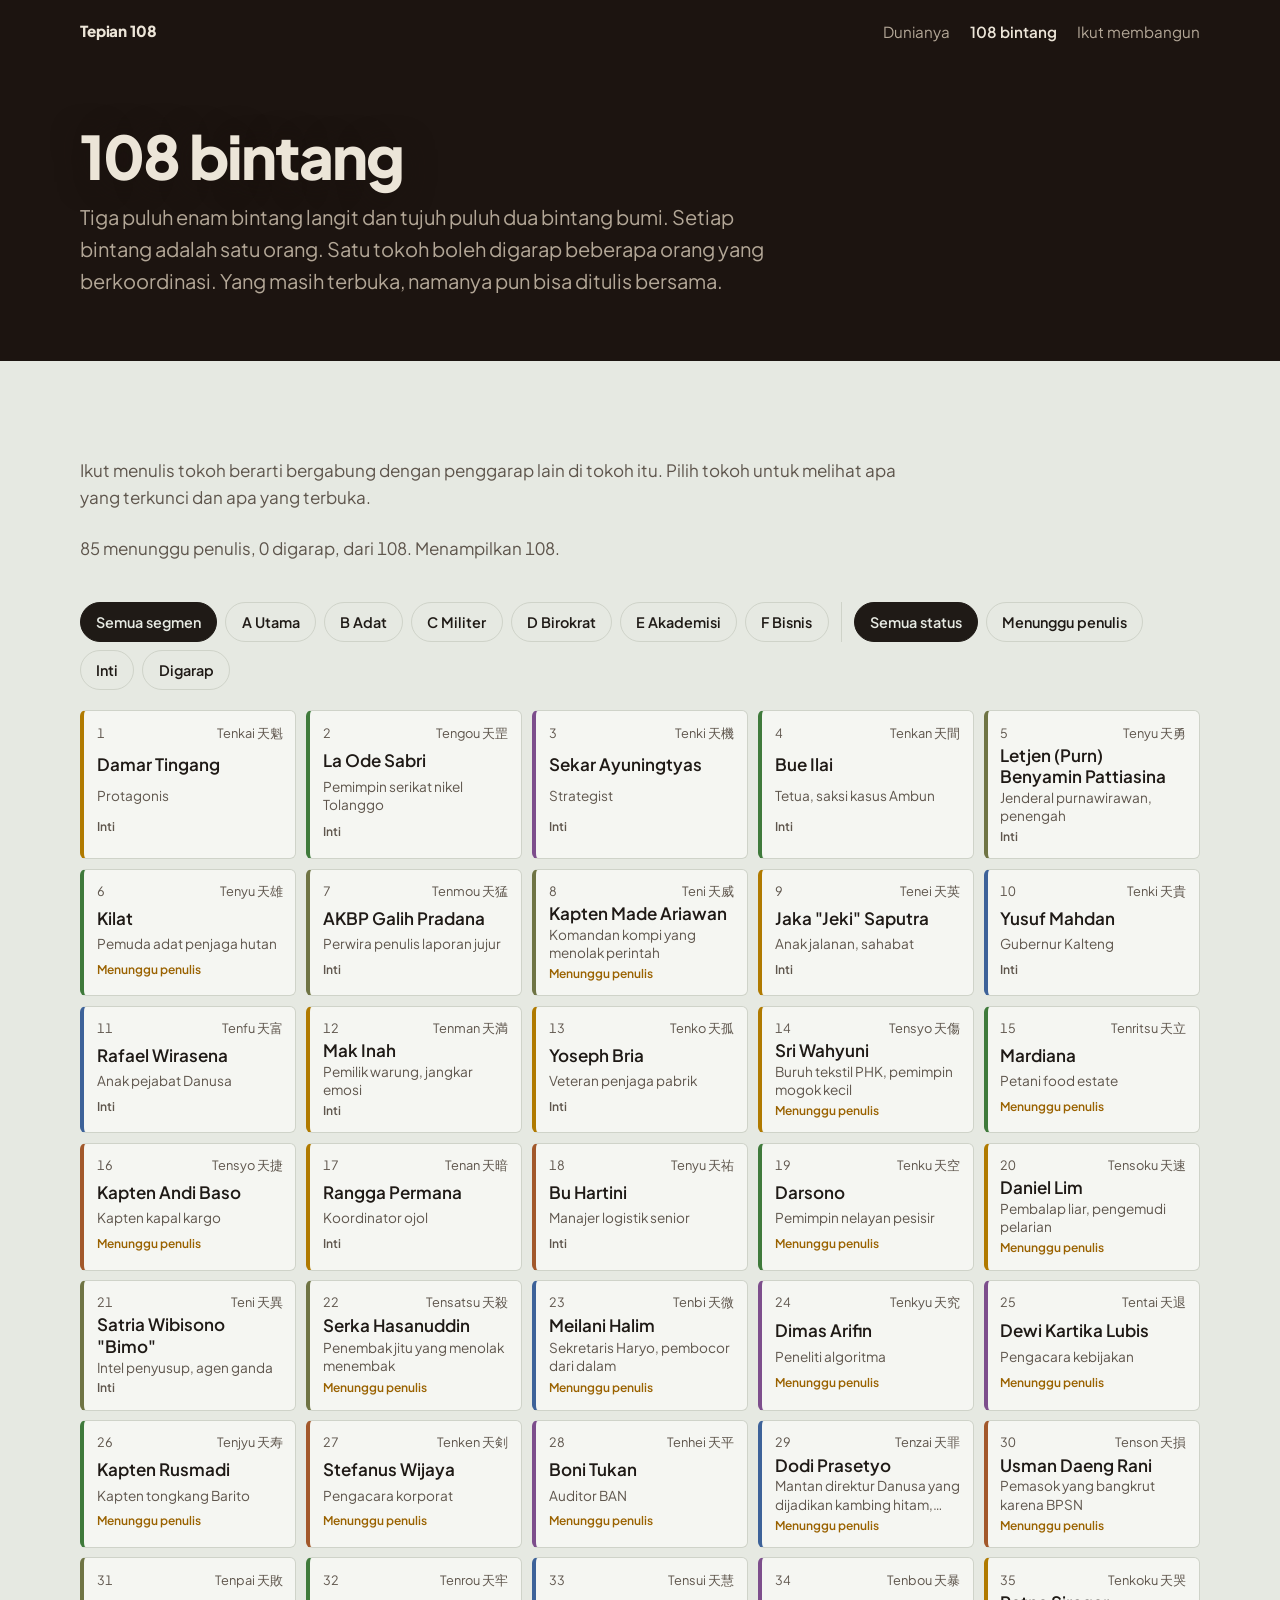
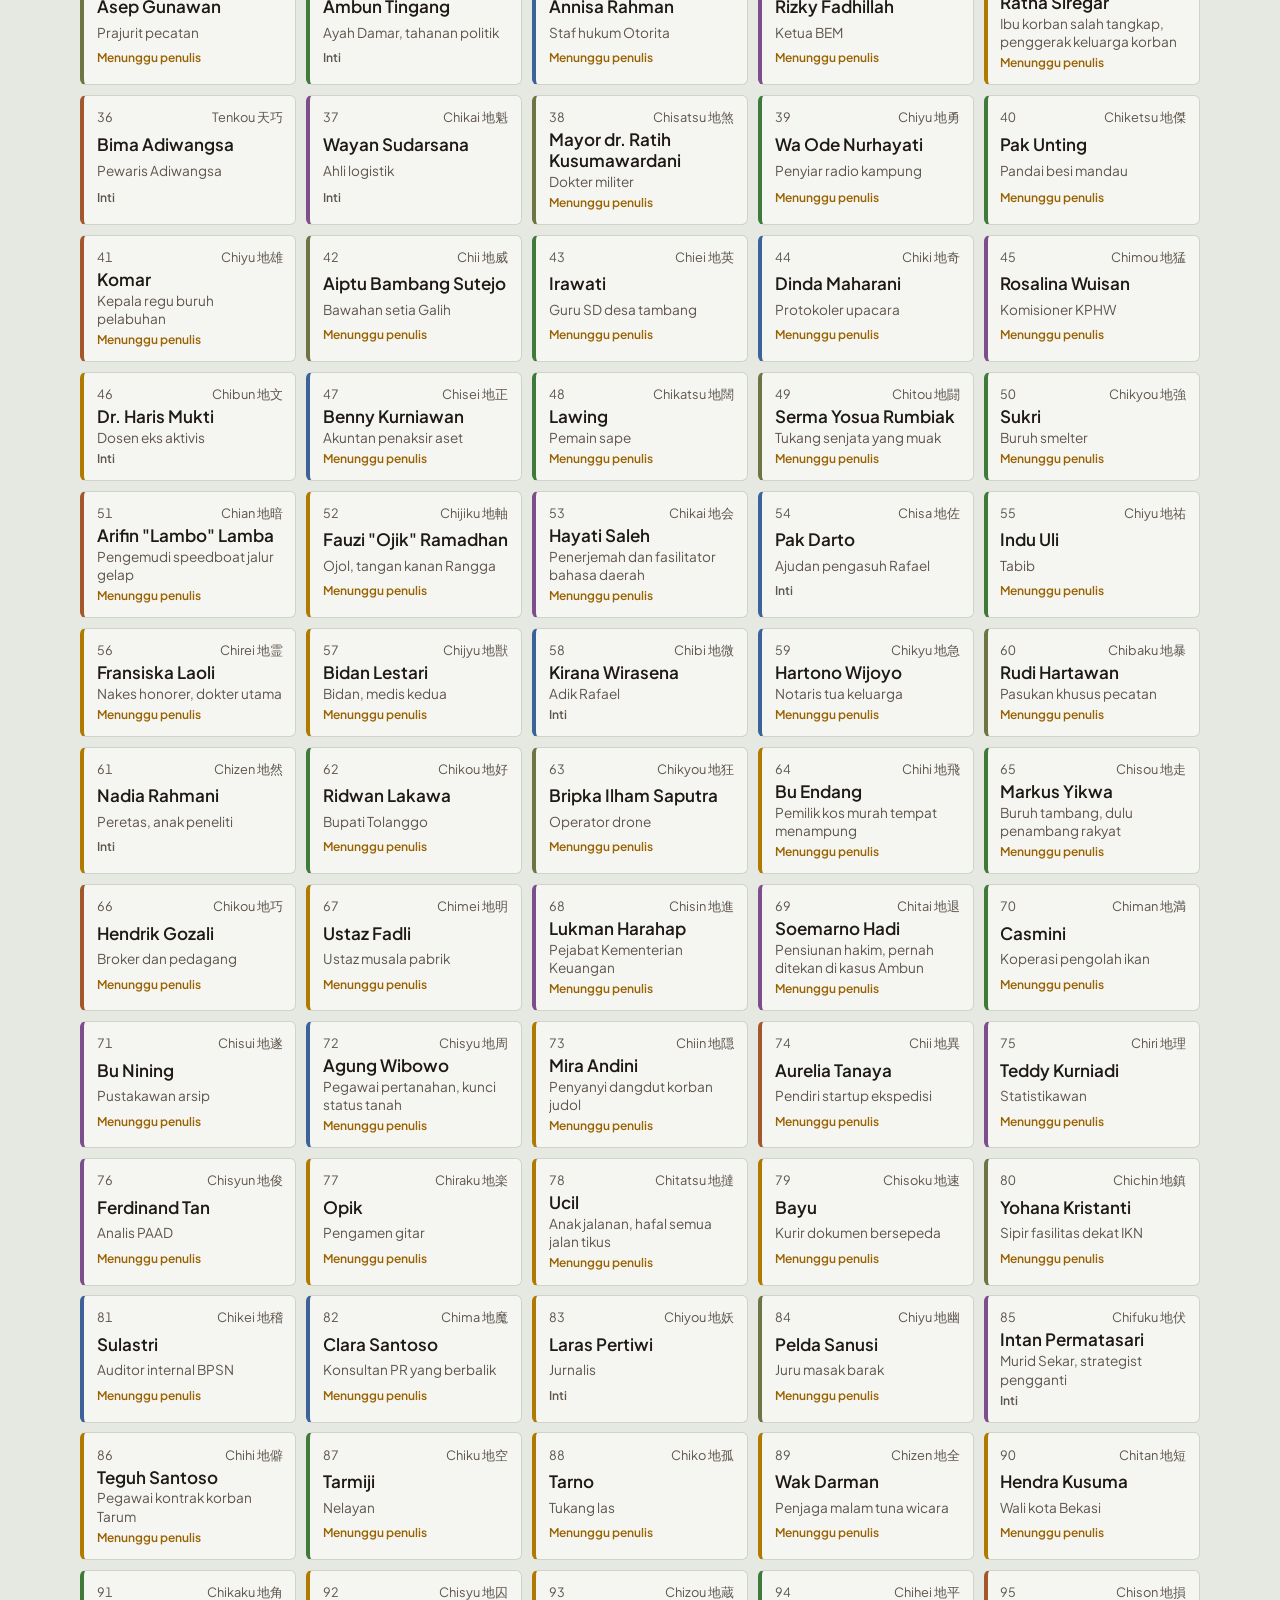
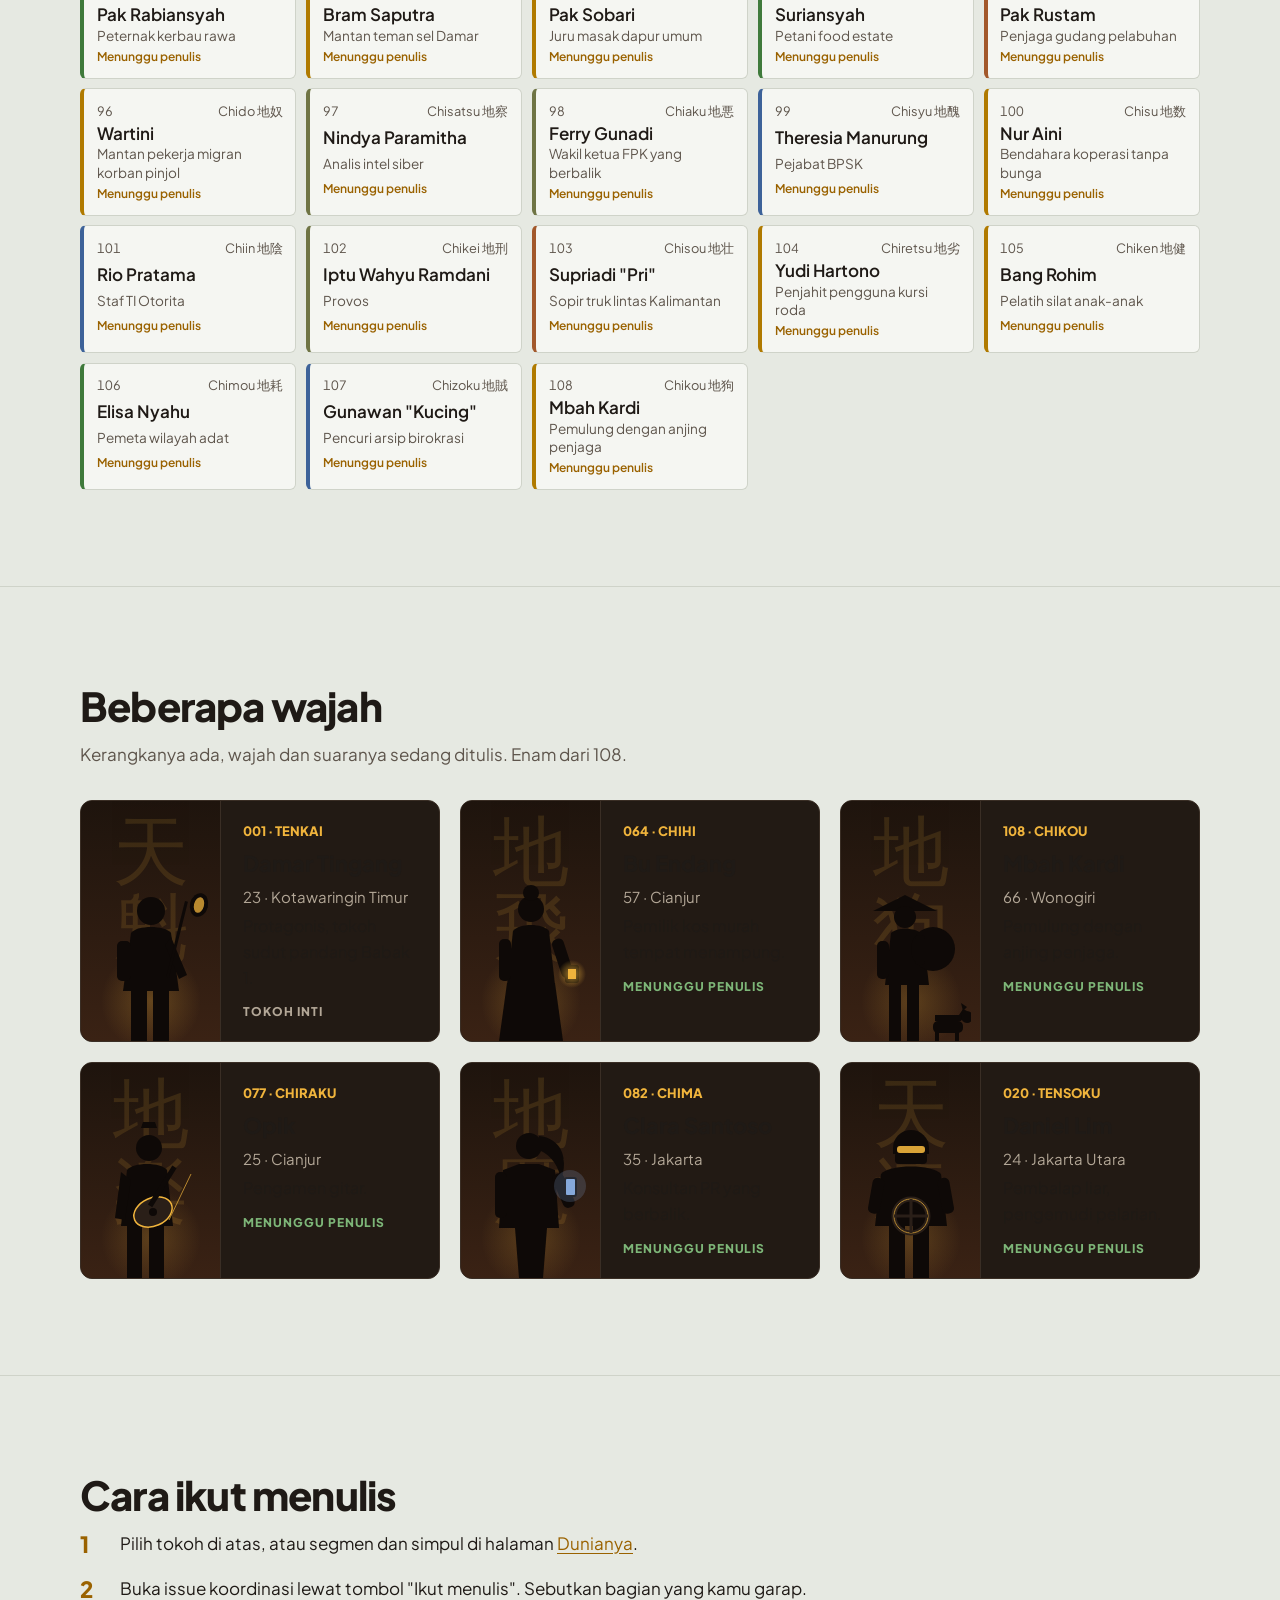
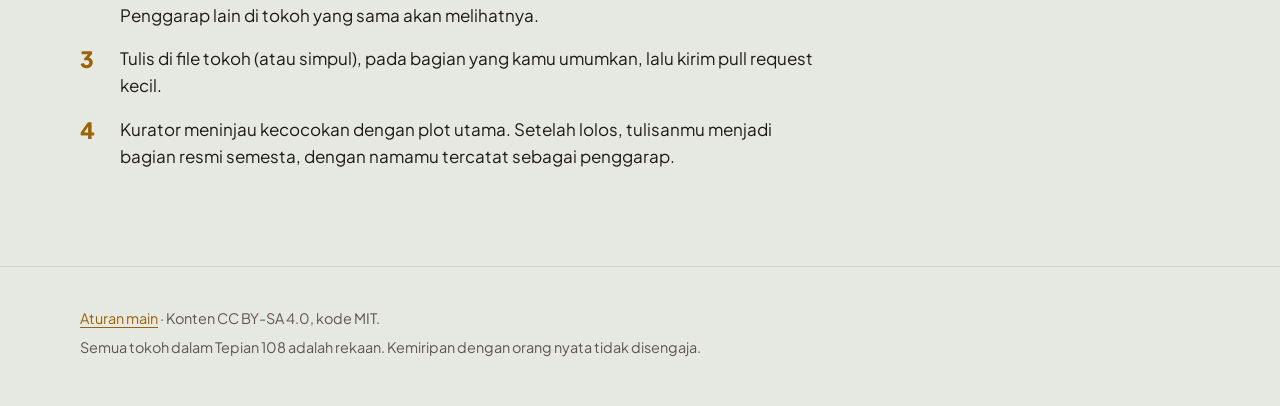
==== commit ddb6d96e: "Collaborative model: contribute by segment, node, or character; multiple writers per entry Co-Author" ====
--- a/docs/bintang.html
+++ b/docs/bintang.html
@@ -4,7 +4,7 @@
 <meta charset="utf-8">
 <meta name="viewport" content="width=device-width, initial-scale=1, viewport-fit=cover">
 <title>108 Bintang · Tepian 108</title>
-<meta name="description" content="Daftar 108 tokoh Tepian 108. Pilih yang masih menunggu penulis dan adopsi.">
+<meta name="description" content="Daftar 108 tokoh Tepian 108. Pilih tokoh untuk digarap bersama.">
 <link rel="icon" href="data:image/svg+xml,<svg xmlns='http://www.w3.org/2000/svg' viewBox='0 0 32 32'><rect width='32' height='32' rx='6' fill='%231C1410'/><circle cx='16' cy='13' r='4' fill='%23F0B43C'/><rect x='6' y='21' width='20' height='2' rx='1' fill='%23F0B43C' opacity='.5'/></svg>">
 <link rel="preconnect" href="https://fonts.googleapis.com">
 <link rel="preconnect" href="https://fonts.gstatic.com" crossorigin>
@@ -32,7 +32,7 @@
     </nav>
     <div class="judul-halaman">
       <h1>108 bintang</h1>
-      <p class="premis">Tiga puluh enam bintang langit dan tujuh puluh dua bintang bumi. Setiap bintang adalah satu orang. Yang masih menunggu penulis bisa kamu adopsi.</p>
+      <p class="premis">Tiga puluh enam bintang langit dan tujuh puluh dua bintang bumi. Setiap bintang adalah satu orang. Satu tokoh boleh digarap beberapa orang yang berkoordinasi. Yang masih terbuka, namanya pun bisa ditulis bersama.</p>
     </div>
   </div>
 </header>
@@ -42,7 +42,7 @@
   <div class="lebar">
     <div class="papan-kepala">
       <div class="sempit">
-        <p class="redup" style="margin:0">Mengadopsi bintang berarti menjadi penanggung jawab kisah, suara, dan riset satu tokoh. Pilih tokoh untuk melihat detailnya.</p>
+        <p class="redup" style="margin:0">Ikut menulis tokoh berarti bergabung dengan penggarap lain di tokoh itu. Pilih tokoh untuk melihat apa yang terkunci dan apa yang terbuka.</p>
       </div>
       <p class="ringkas" id="ringkas" aria-live="polite"></p>
     </div>
@@ -141,14 +141,14 @@
   </div>
 </section>
 
-<section id="adopsi">
-  <div class="lebar">
-    <h2>Cara mengadopsi</h2>
+<section id="ikut-menulis">
+  <div class="lebar">
+    <h2>Cara ikut menulis</h2>
     <ol class="langkah">
-      <li><span>Pilih bintang berstatus "Menunggu penulis" di atas.</span></li>
-      <li><span>Ajukan adopsi lewat tombol di detail bintang. Formulir issue GitHub akan terbuka.</span></li>
-      <li><span>Setelah dikonfirmasi kurator, tulis latar, suara, adegan, dan riset tokohmu di file bintangnya.</span></li>
-      <li><span>Kurator meninjau kecocokan dengan kanon. Setelah lolos, tulisanmu menjadi bagian resmi semesta.</span></li>
+      <li><span>Pilih tokoh di atas, atau segmen dan simpul di halaman <a href="dunia.html">Dunianya</a>.</span></li>
+      <li><span>Buka issue koordinasi lewat tombol "Ikut menulis". Sebutkan bagian yang kamu garap. Penggarap lain di tokoh yang sama akan melihatnya.</span></li>
+      <li><span>Tulis di file tokoh (atau simpul), pada bagian yang kamu umumkan, lalu kirim pull request kecil.</span></li>
+      <li><span>Kurator meninjau kecocokan dengan plot utama. Setelah lolos, tulisanmu menjadi bagian resmi semesta, dengan namamu tercatat sebagai penggarap.</span></li>
     </ol>
   </div>
 </section>
@@ -176,7 +176,8 @@
   const kisi = document.getElementById("kisi");
   const ringkas = document.getElementById("ringkas");
   const saring = document.getElementById("saring");
-  const keadaan = { segmen: "semua", status: "semua" };
+  const qs = new URLSearchParams(location.search).get("segmen");
+  const keadaan = { segmen: qs && SEG[qs] ? qs : "semua", status: "semua" };
   const tombolSaring = (grup, nilai, label) =>
     `<button type="button" data-grup="${grup}" data-nilai="${nilai}" aria-pressed="${keadaan[grup] === nilai}">${label}</button>`;
   function gambarSaring() {
@@ -187,7 +188,7 @@
       tombolSaring("status", "semua", "Semua status") +
       tombolSaring("status", "terbuka", "Menunggu penulis") +
       tombolSaring("status", "inti", "Inti") +
-      tombolSaring("status", "diadopsi", "Diadopsi");
+      tombolSaring("status", "digarap", "Digarap");
   }
   saring.addEventListener("click", (e) => {
     const t = e.target.closest("button"); if (!t) return;
@@ -199,8 +200,8 @@
       (keadaan.segmen === "semua" || b.segmen === keadaan.segmen) &&
       (keadaan.status === "semua" || b.status === keadaan.status));
     const terbuka = B.filter((b) => b.status === "terbuka").length;
-    const diadopsi = B.filter((b) => b.status === "diadopsi").length;
-    ringkas.textContent = `${terbuka} menunggu penulis, ${diadopsi} diadopsi, dari 108. Menampilkan ${tampil.length}.`;
+    const digarap = B.filter((b) => b.status === "digarap").length;
+    ringkas.textContent = `${terbuka} menunggu penulis, ${digarap} digarap, dari 108. Menampilkan ${tampil.length}.`;
     if (!tampil.length) {
       kisi.innerHTML = `<p class="kosong" style="grid-column:1/-1">Belum ada bintang dengan status ini. Pilih status lain.</p>`;
       return;
@@ -210,7 +211,7 @@
         <span class="atas"><span>${b.no}</span><span>${esc(b.bintang)} ${b.kanji}</span></span>
         <span class="nm">${esc(b.nama)}</span>
         <span class="pr">${esc(b.peran)}</span>
-        <span class="lencana">${b.status === "terbuka" ? "Menunggu penulis" : b.status === "inti" ? "Inti" : "Diadopsi"}</span>
+        <span class="lencana">${b.status === "terbuka" ? "Menunggu penulis" : b.status === "inti" ? "Inti" : "Digarap"}</span>
       </button>`).join("");
   }
   kisi.addEventListener("click", (e) => {
@@ -224,10 +225,13 @@
   function buka(b, pemicu) {
     asal = pemicu || document.activeElement;
     dialogIsi.style.setProperty("--warna", warna(b.segmen));
-    const aksi = b.status === "terbuka"
-      ? `<a class="tombol utama" href="${T.adopsiUrl(b)}" target="_blank" rel="noopener">Ajukan adopsi</a>`
-      : "";
-    const pengadopsi = b.pengadopsi ? `<dt>Pengadopsi</dt><dd>${esc(b.pengadopsi)}</dd>` : "";
+    const aksi = b.status === "inti"
+      ? `<a class="tombol utama" href="${T.ikutTokoh(b)}" target="_blank" rel="noopener">Usulkan detail</a>`
+      : `<a class="tombol utama" href="${T.ikutTokoh(b)}" target="_blank" rel="noopener">Ikut menulis tokoh ini</a>`;
+    const penggarap = (b.penggarap || []).length ? (b.penggarap || []).map(esc).join(", ") : "Belum ada. Kamu bisa jadi yang pertama.";
+    const kunci = b.nama_terbuka
+      ? "<dt>Terkunci</dt><dd>Nomor, segmen, peran, babak, nasib</dd><dt>Terbuka</dt><dd>Nama, asal, latar, suara, adegan, relasi</dd>"
+      : "<dt>Terkunci</dt><dd>Identitas dan nasib (kanon inti)</dd><dt>Terbuka</dt><dd>Detail lewat usulan di issue</dd>";
     dialogIsi.innerHTML = `
       <button type="button" class="tutup" aria-label="Tutup">&times;</button>
       <p class="kecil" style="margin:0">Bintang ${b.no} dari 108, ${b.langit ? "bintang langit" : "bintang bumi"}</p>
@@ -239,7 +243,8 @@
         <dt>Segmen</dt><dd>${b.segmen}, ${SEG[b.segmen].nama}</dd>
         <dt>Masuk cerita</dt><dd>Babak ${b.babak}</dd>
         <dt>Status</dt><dd>${STATUS[b.status]}</dd>
-        ${pengadopsi}
+        <dt>Penggarap</dt><dd>${penggarap}</dd>
+        ${kunci}
       </dl>
       <div class="tombol-baris">
         ${aksi}
--- a/docs/style.css
+++ b/docs/style.css
@@ -62,7 +62,7 @@
 .langit .bintang { cursor: pointer; transition: transform .2s; transform-box: fill-box; transform-origin: center; }
 .langit .bintang:hover, .langit .bintang:focus-visible { transform: scale(1.8); outline: none; }
 .langit .label-seg { fill: var(--kabut-redup); font: 600 13px var(--font); }
-.hero-teks { position: relative; margin-top: clamp(-11rem, -16vw, -4rem); padding-bottom: clamp(2.5rem, 6vw, 4.5rem); }
+.hero-teks { position: relative; margin-top: 1.5rem; padding-bottom: clamp(2.5rem, 6vw, 4.5rem); }
 .hero h1 {
   font-size: clamp(3.5rem, 13vw, 9.5rem); font-weight: 800; letter-spacing: -0.045em; line-height: 0.9;
   color: var(--kabut); text-shadow: 0 2px 30px rgba(28,20,16,.9);
@@ -239,3 +239,11 @@
 .kanon { display: grid; gap: 1rem; grid-template-columns: repeat(auto-fit, minmax(220px, 1fr)); margin-top: 1.5rem; }
 .kanon > div { border-top: 3px solid var(--pelita); padding-top: .9rem; }
 .kanon p { margin: .2rem 0 0; color: var(--teks-redup); font-size: .95rem; }
+
+/* Ilustrasi enam api */
+.segmen-api svg { display: block; width: 100%; height: auto; border-radius: 14px; }
+.segmen-api .lbl { font: 800 28px var(--font); }
+.segmen-api .kedip { transform-box: fill-box; transform-origin: 50% 100%; animation: kedip 2.6s ease-in-out infinite; }
+.segmen-api g:nth-of-type(n+4) .kedip { animation-delay: -.8s; }
+@keyframes kedip { 0%,100% { transform: scale(1,1); } 30% { transform: scale(.94,1.06); } 60% { transform: scale(1.04,.96); } }
+@media (prefers-reduced-motion: reduce) { .segmen-api .kedip { animation: none; } }
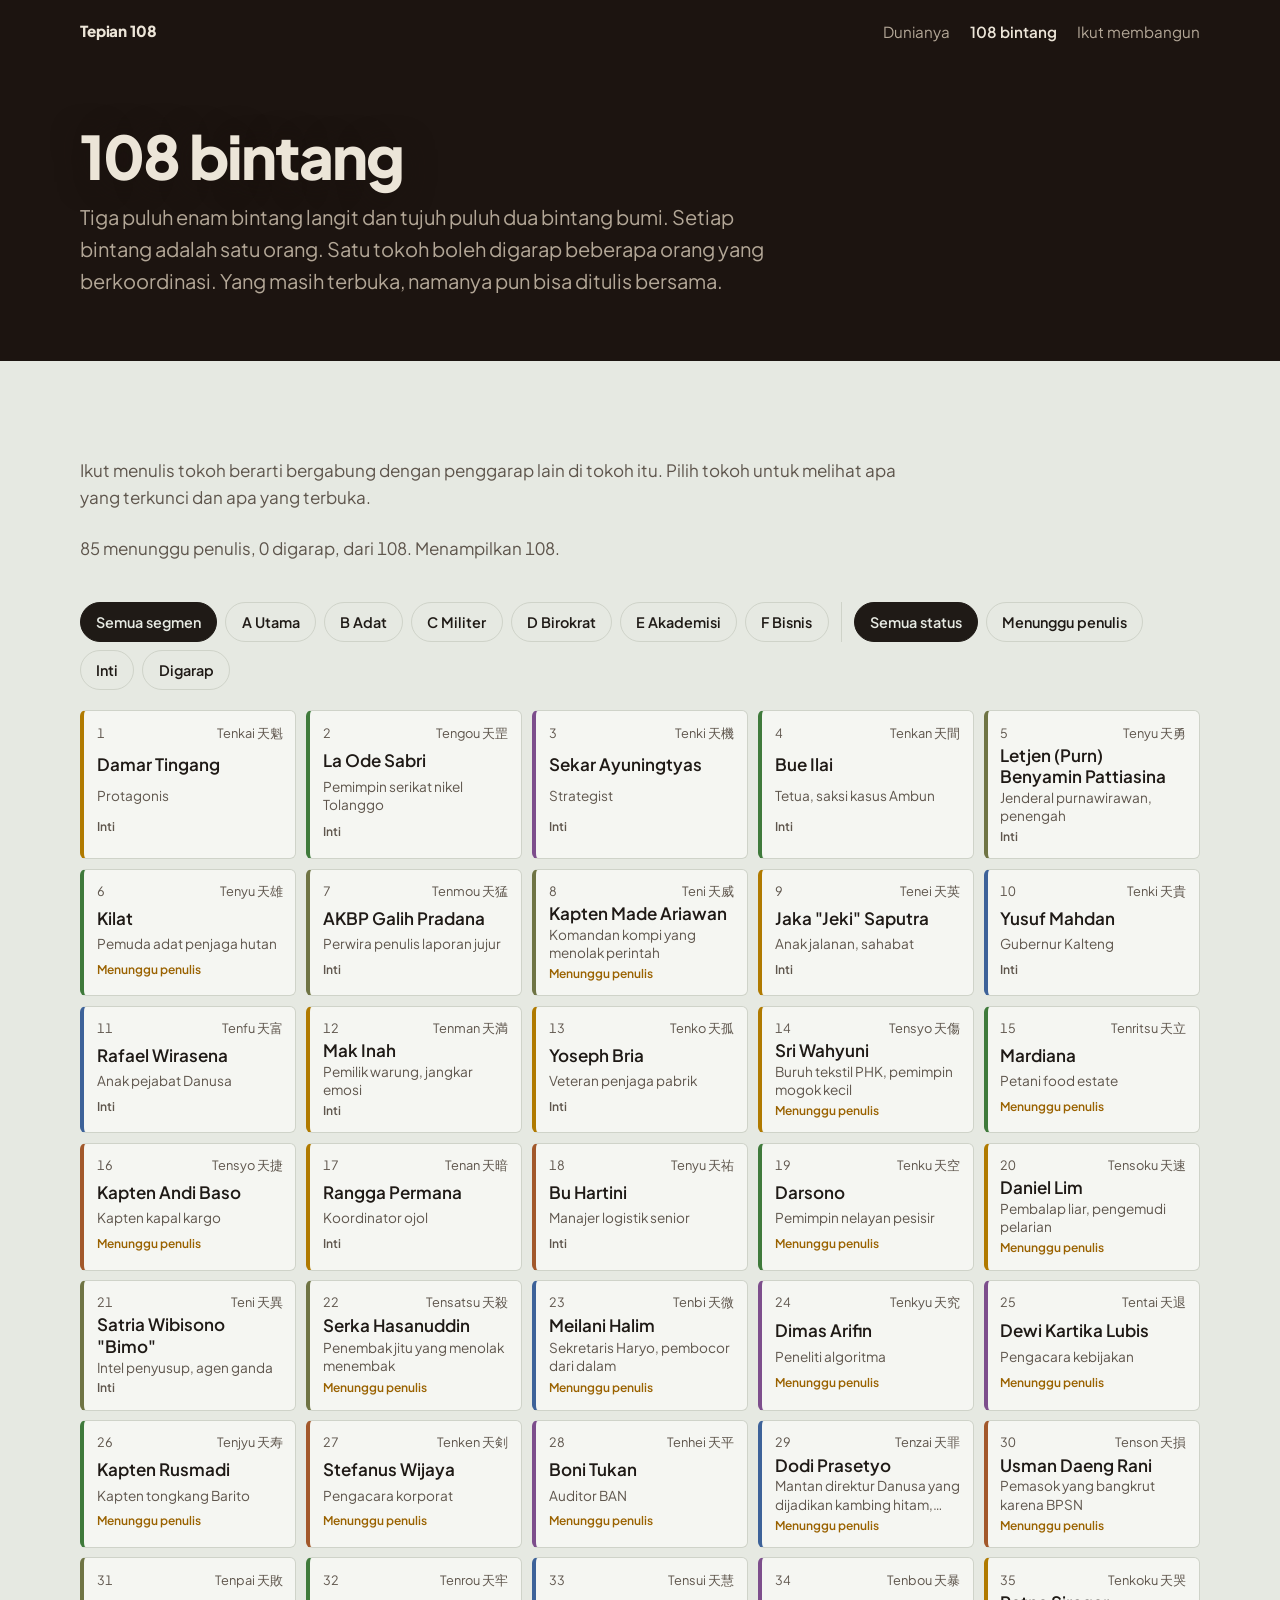
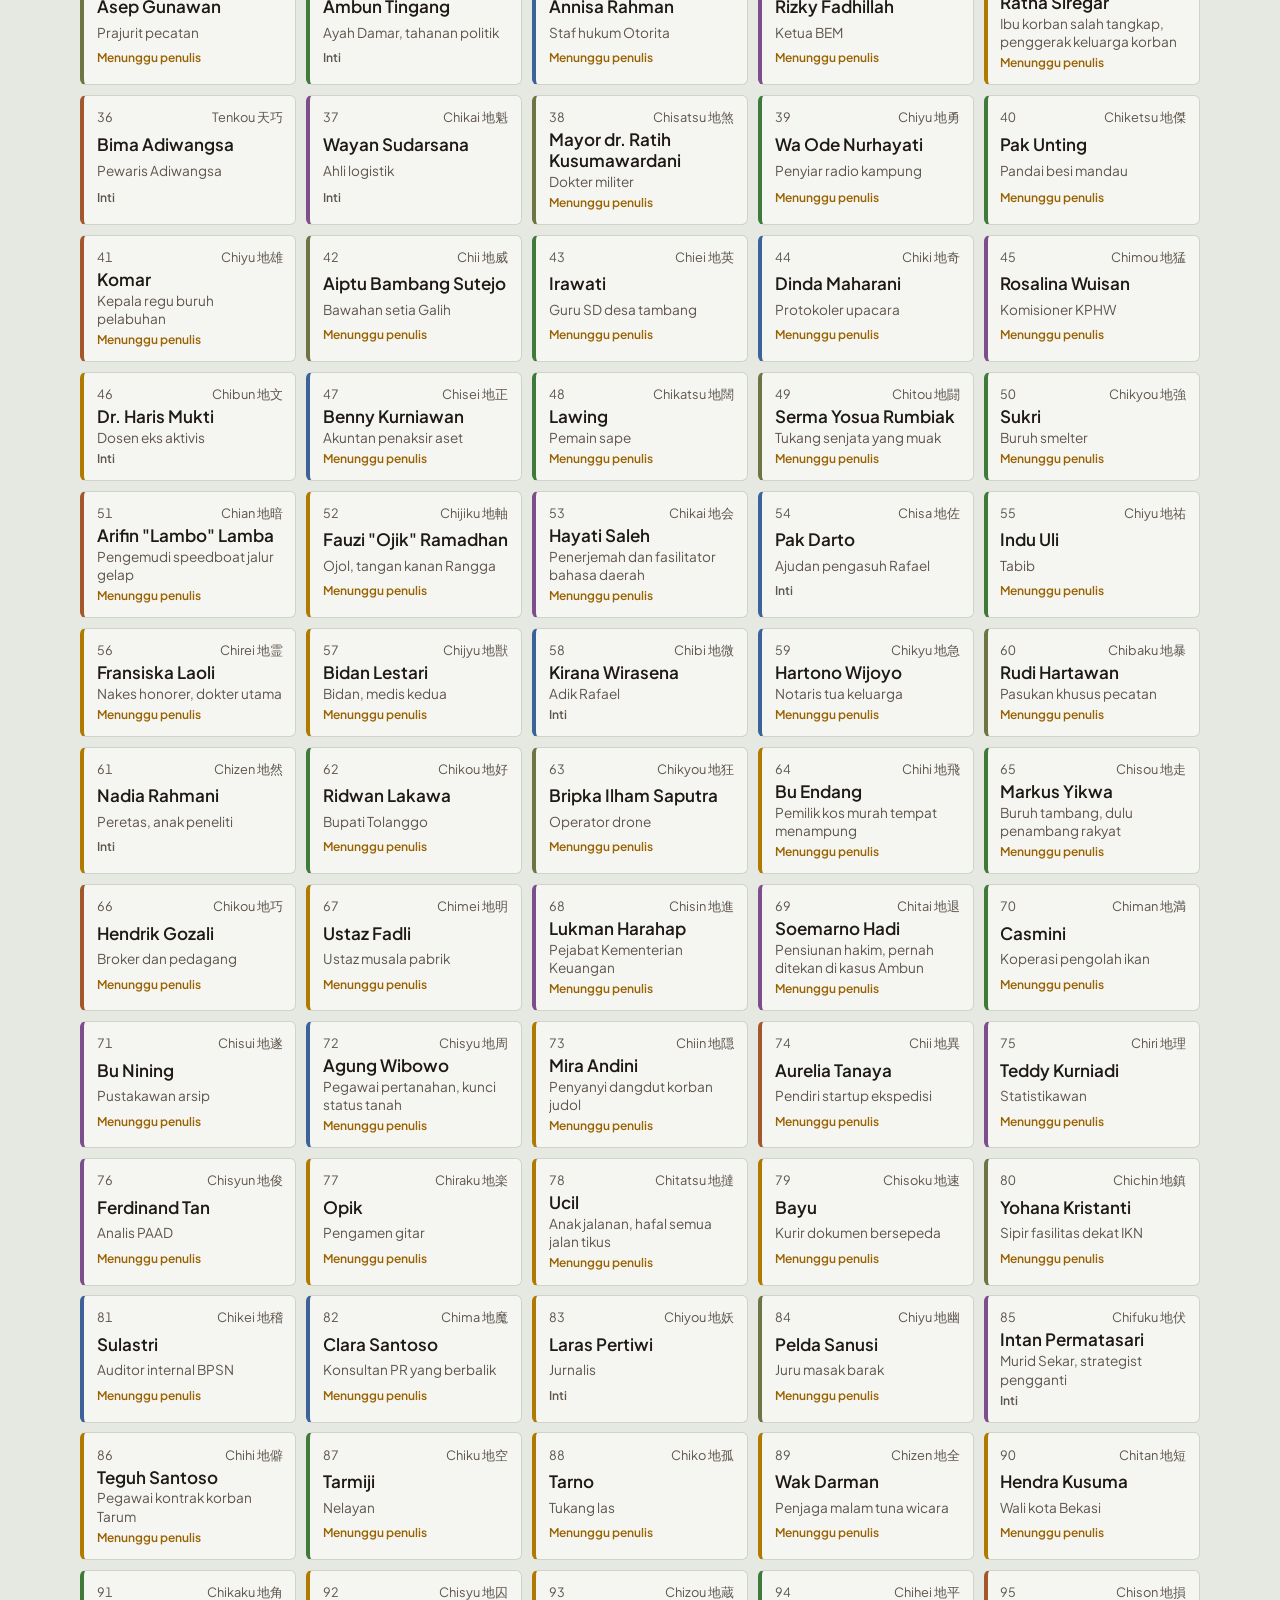
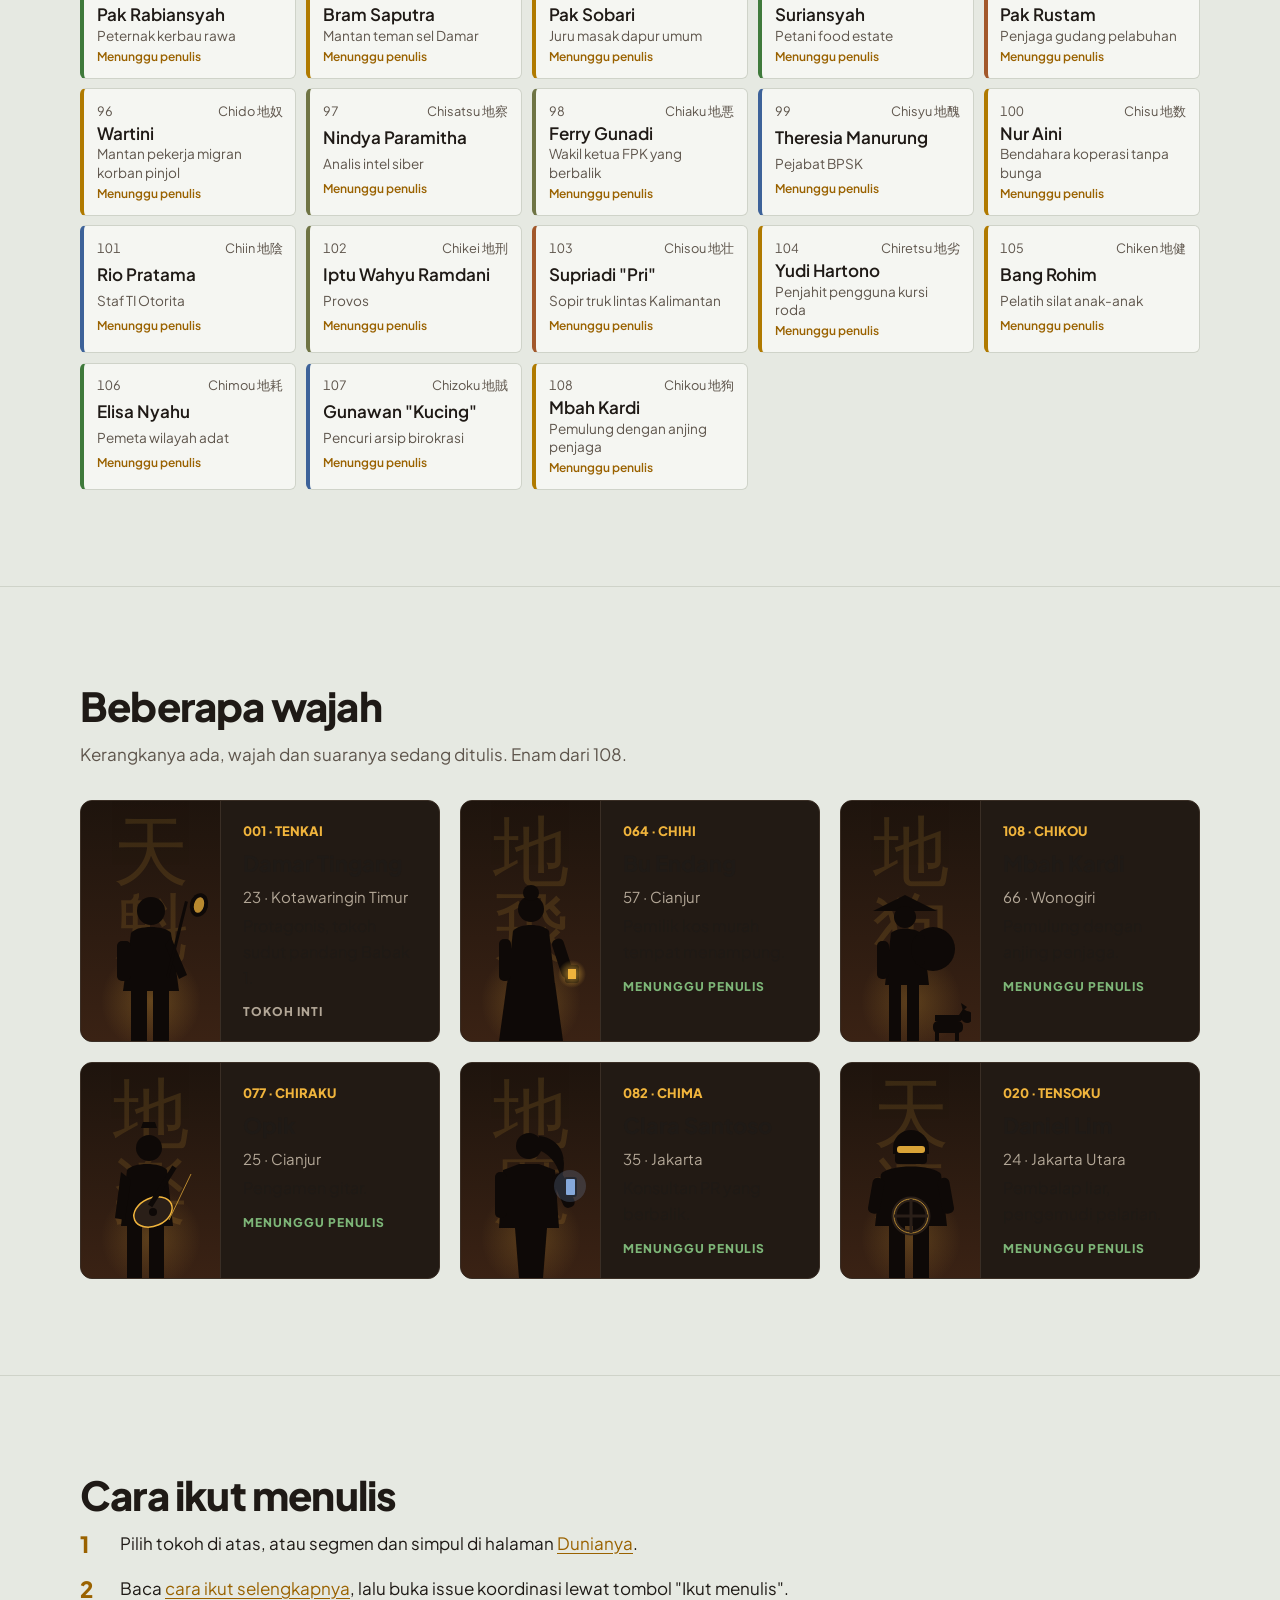
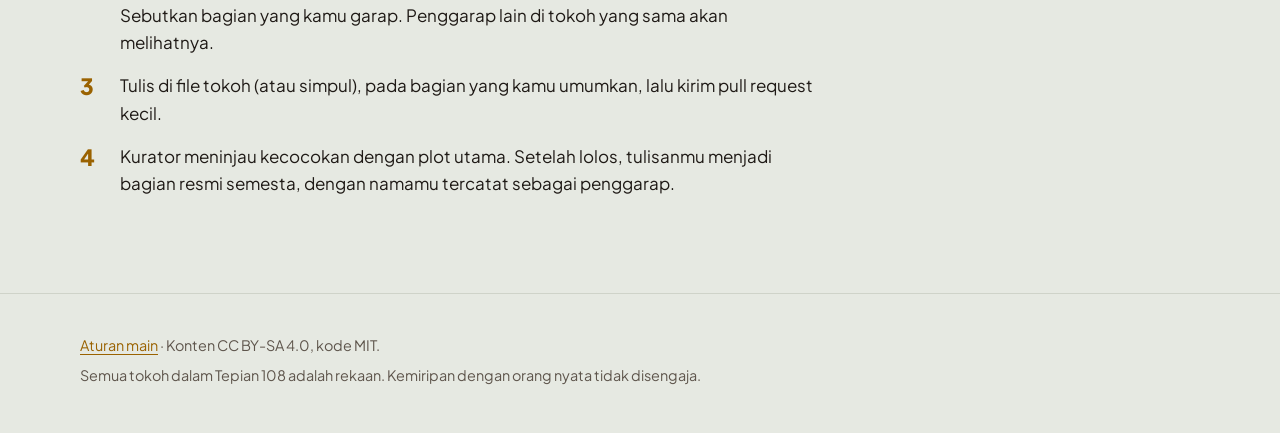
==== commit 3b11b0da: "Add on-site contribution guide page (ikut.html) and link it from nav and pages Co-Authored-By: Claud" ====
--- a/docs/bintang.html
+++ b/docs/bintang.html
@@ -27,7 +27,7 @@
       <ul>
         <li><a href="dunia.html">Dunianya</a></li>
         <li><a href="bintang.html" aria-current="page">108 bintang</a></li>
-        <li><a href="index.html#ikut">Ikut membangun</a></li>
+        <li><a href="ikut.html">Ikut membangun</a></li>
       </ul>
     </nav>
     <div class="judul-halaman">
@@ -146,7 +146,7 @@
     <h2>Cara ikut menulis</h2>
     <ol class="langkah">
       <li><span>Pilih tokoh di atas, atau segmen dan simpul di halaman <a href="dunia.html">Dunianya</a>.</span></li>
-      <li><span>Buka issue koordinasi lewat tombol "Ikut menulis". Sebutkan bagian yang kamu garap. Penggarap lain di tokoh yang sama akan melihatnya.</span></li>
+      <li><span>Baca <a href="ikut.html">cara ikut selengkapnya</a>, lalu buka issue koordinasi lewat tombol "Ikut menulis". Sebutkan bagian yang kamu garap. Penggarap lain di tokoh yang sama akan melihatnya.</span></li>
       <li><span>Tulis di file tokoh (atau simpul), pada bagian yang kamu umumkan, lalu kirim pull request kecil.</span></li>
       <li><span>Kurator meninjau kecocokan dengan plot utama. Setelah lolos, tulisanmu menjadi bagian resmi semesta, dengan namamu tercatat sebagai penggarap.</span></li>
     </ol>
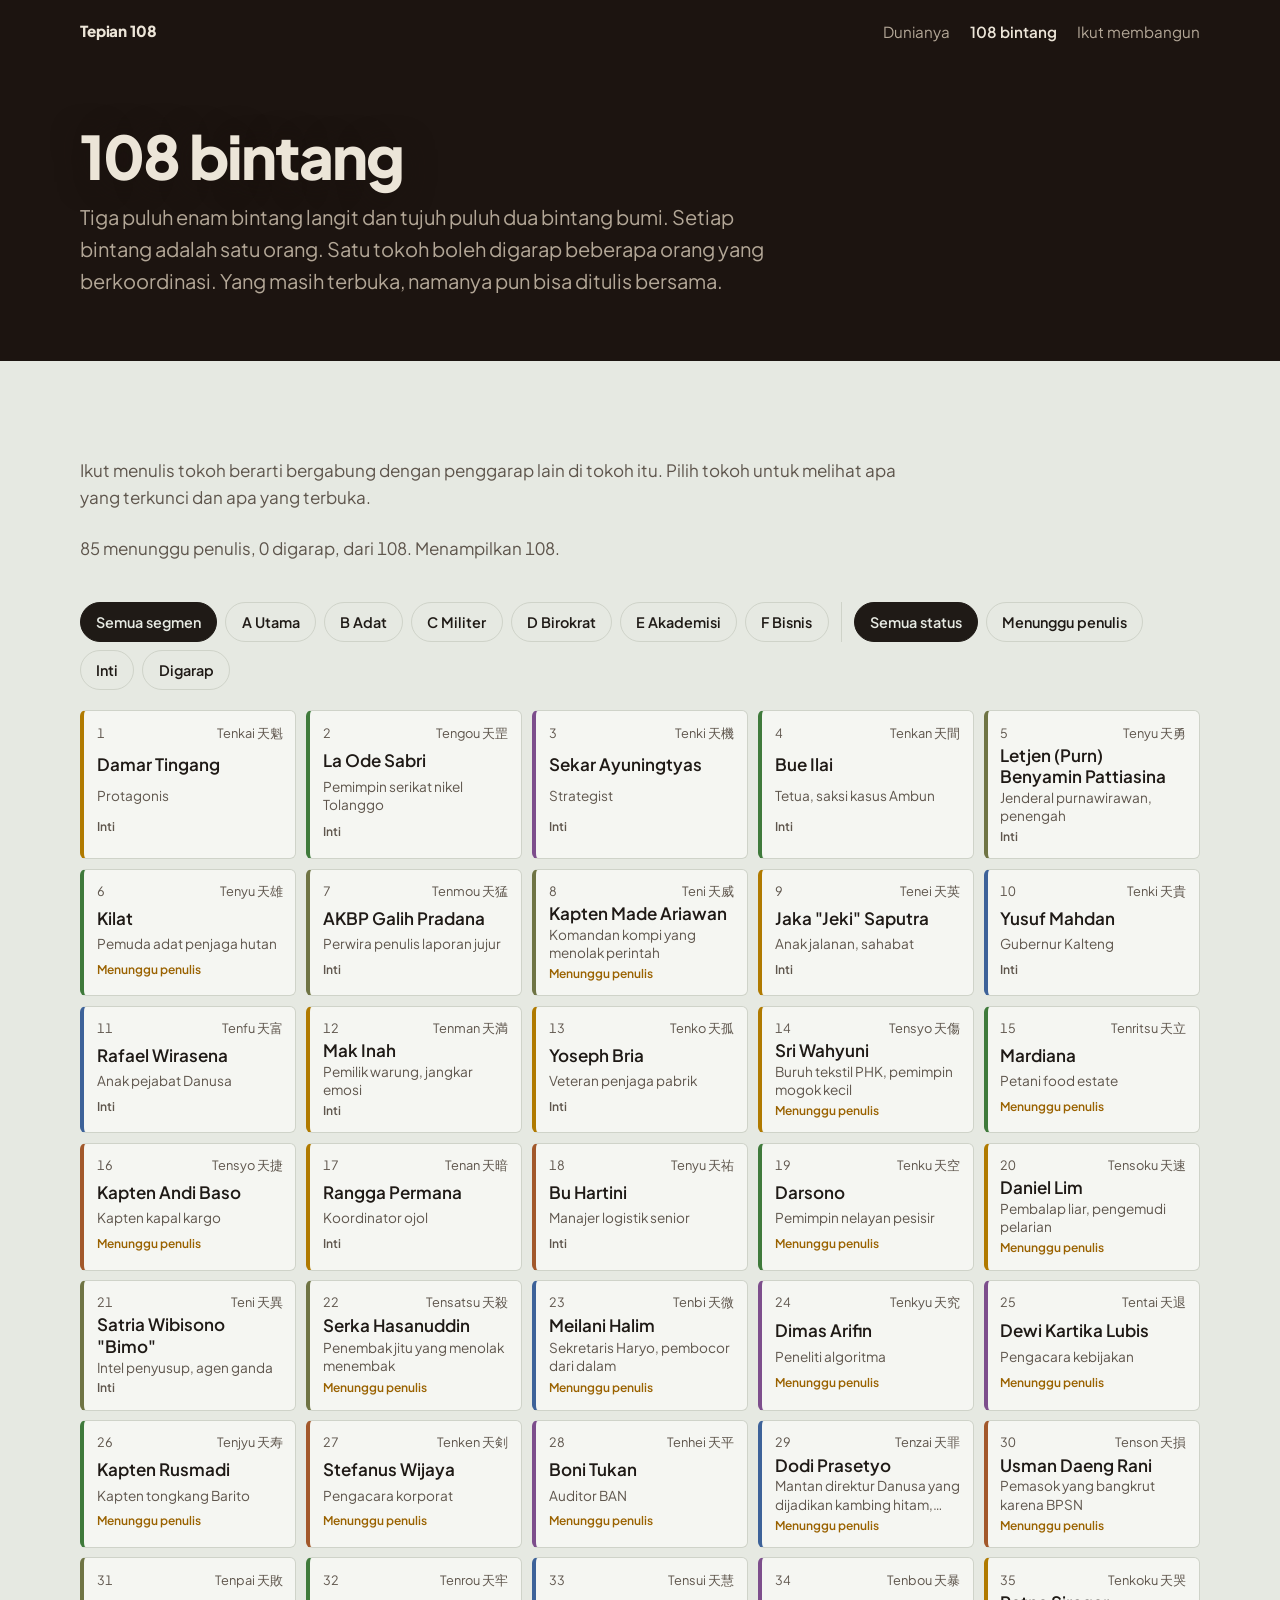
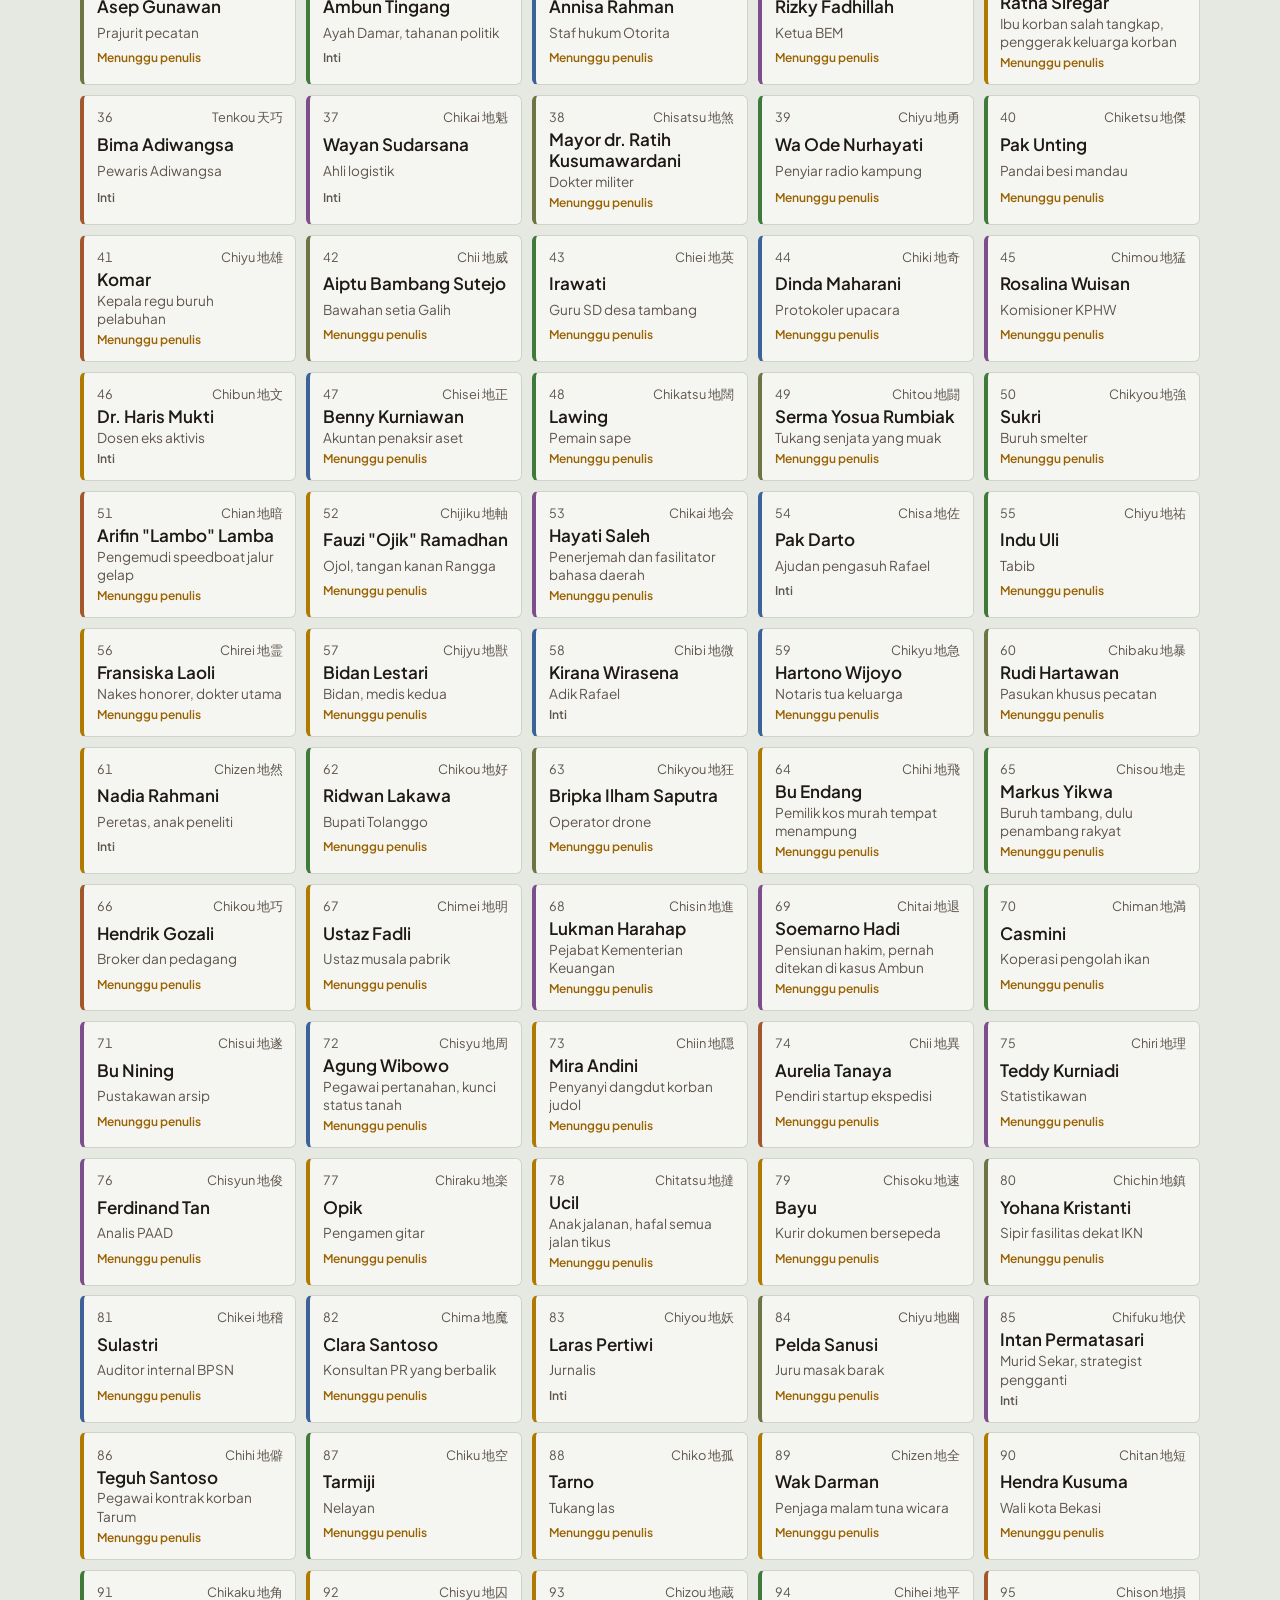
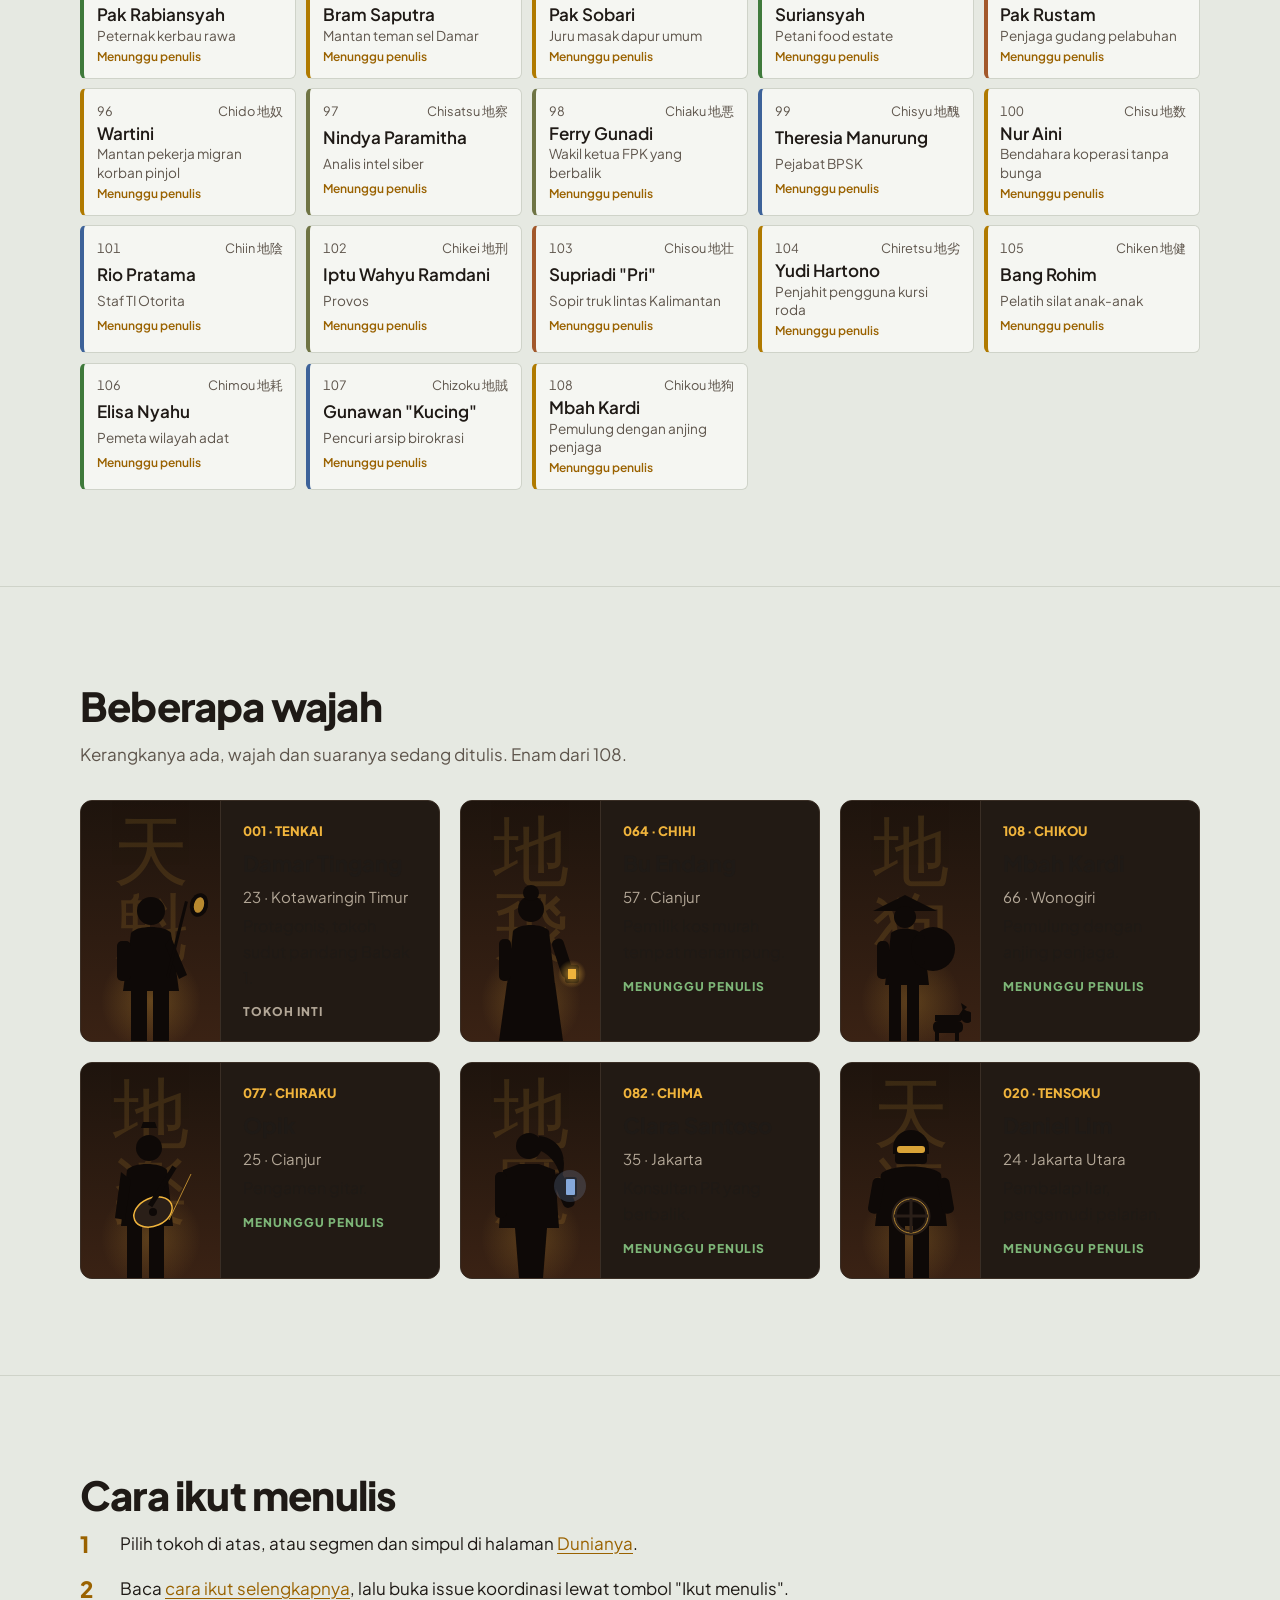
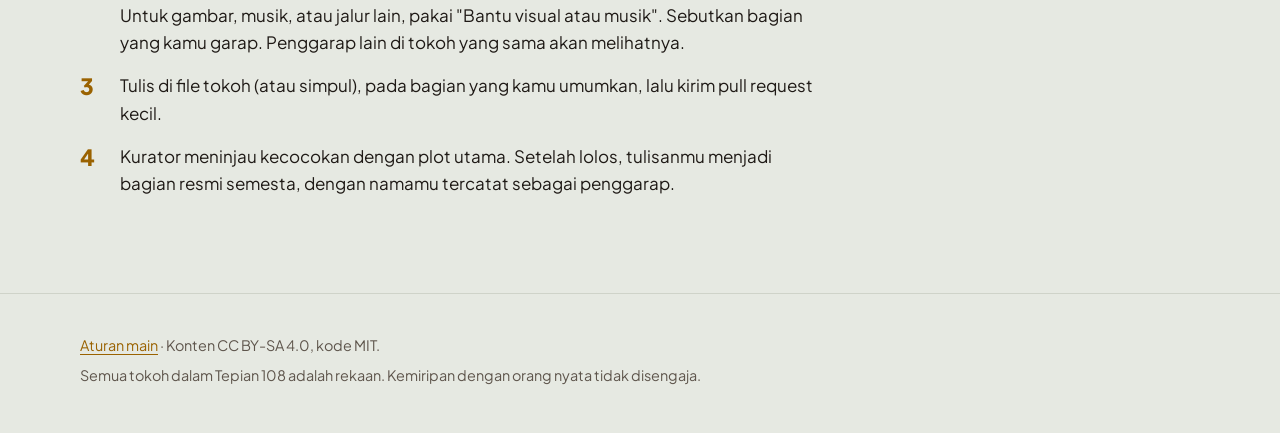
==== commit b7110848: "Broaden contribution space: illustration, visual assets, music, sound, game, research; add seni/ and" ====
--- a/docs/bintang.html
+++ b/docs/bintang.html
@@ -146,7 +146,7 @@
     <h2>Cara ikut menulis</h2>
     <ol class="langkah">
       <li><span>Pilih tokoh di atas, atau segmen dan simpul di halaman <a href="dunia.html">Dunianya</a>.</span></li>
-      <li><span>Baca <a href="ikut.html">cara ikut selengkapnya</a>, lalu buka issue koordinasi lewat tombol "Ikut menulis". Sebutkan bagian yang kamu garap. Penggarap lain di tokoh yang sama akan melihatnya.</span></li>
+      <li><span>Baca <a href="ikut.html">cara ikut selengkapnya</a>, lalu buka issue koordinasi lewat tombol "Ikut menulis". Untuk gambar, musik, atau jalur lain, pakai "Bantu visual atau musik". Sebutkan bagian yang kamu garap. Penggarap lain di tokoh yang sama akan melihatnya.</span></li>
       <li><span>Tulis di file tokoh (atau simpul), pada bagian yang kamu umumkan, lalu kirim pull request kecil.</span></li>
       <li><span>Kurator meninjau kecocokan dengan plot utama. Setelah lolos, tulisanmu menjadi bagian resmi semesta, dengan namamu tercatat sebagai penggarap.</span></li>
     </ol>
@@ -248,6 +248,7 @@
       </dl>
       <div class="tombol-baris">
         ${aksi}
+        <a class="tombol kedua" href="${T.ikutKarya("ilustrasi atau musik", b)}" target="_blank" rel="noopener">Bantu visual atau musik</a>
         <a class="tombol kedua" href="${T.fileUrl(b)}" target="_blank" rel="noopener">Baca file tokoh</a>
       </div>`;
     dialogIsi.querySelector(".tutup").addEventListener("click", () => dialog.close());
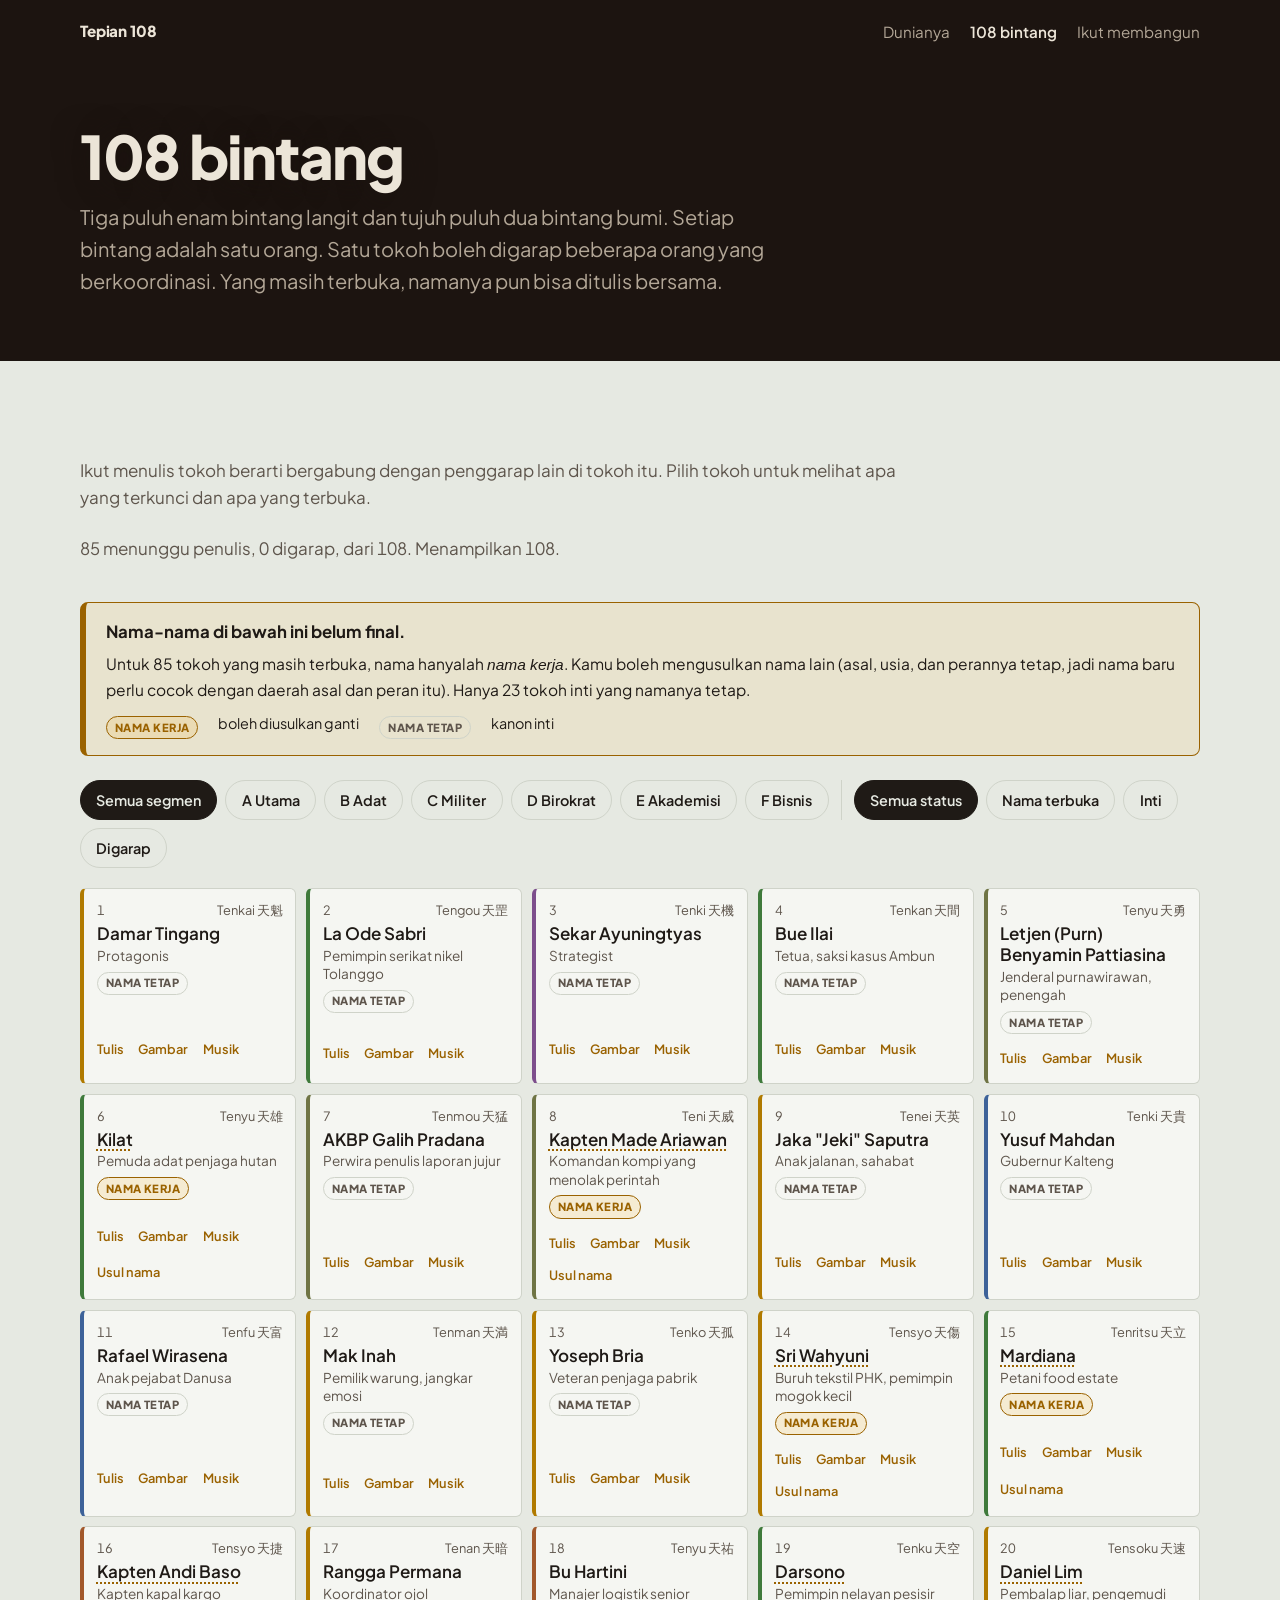
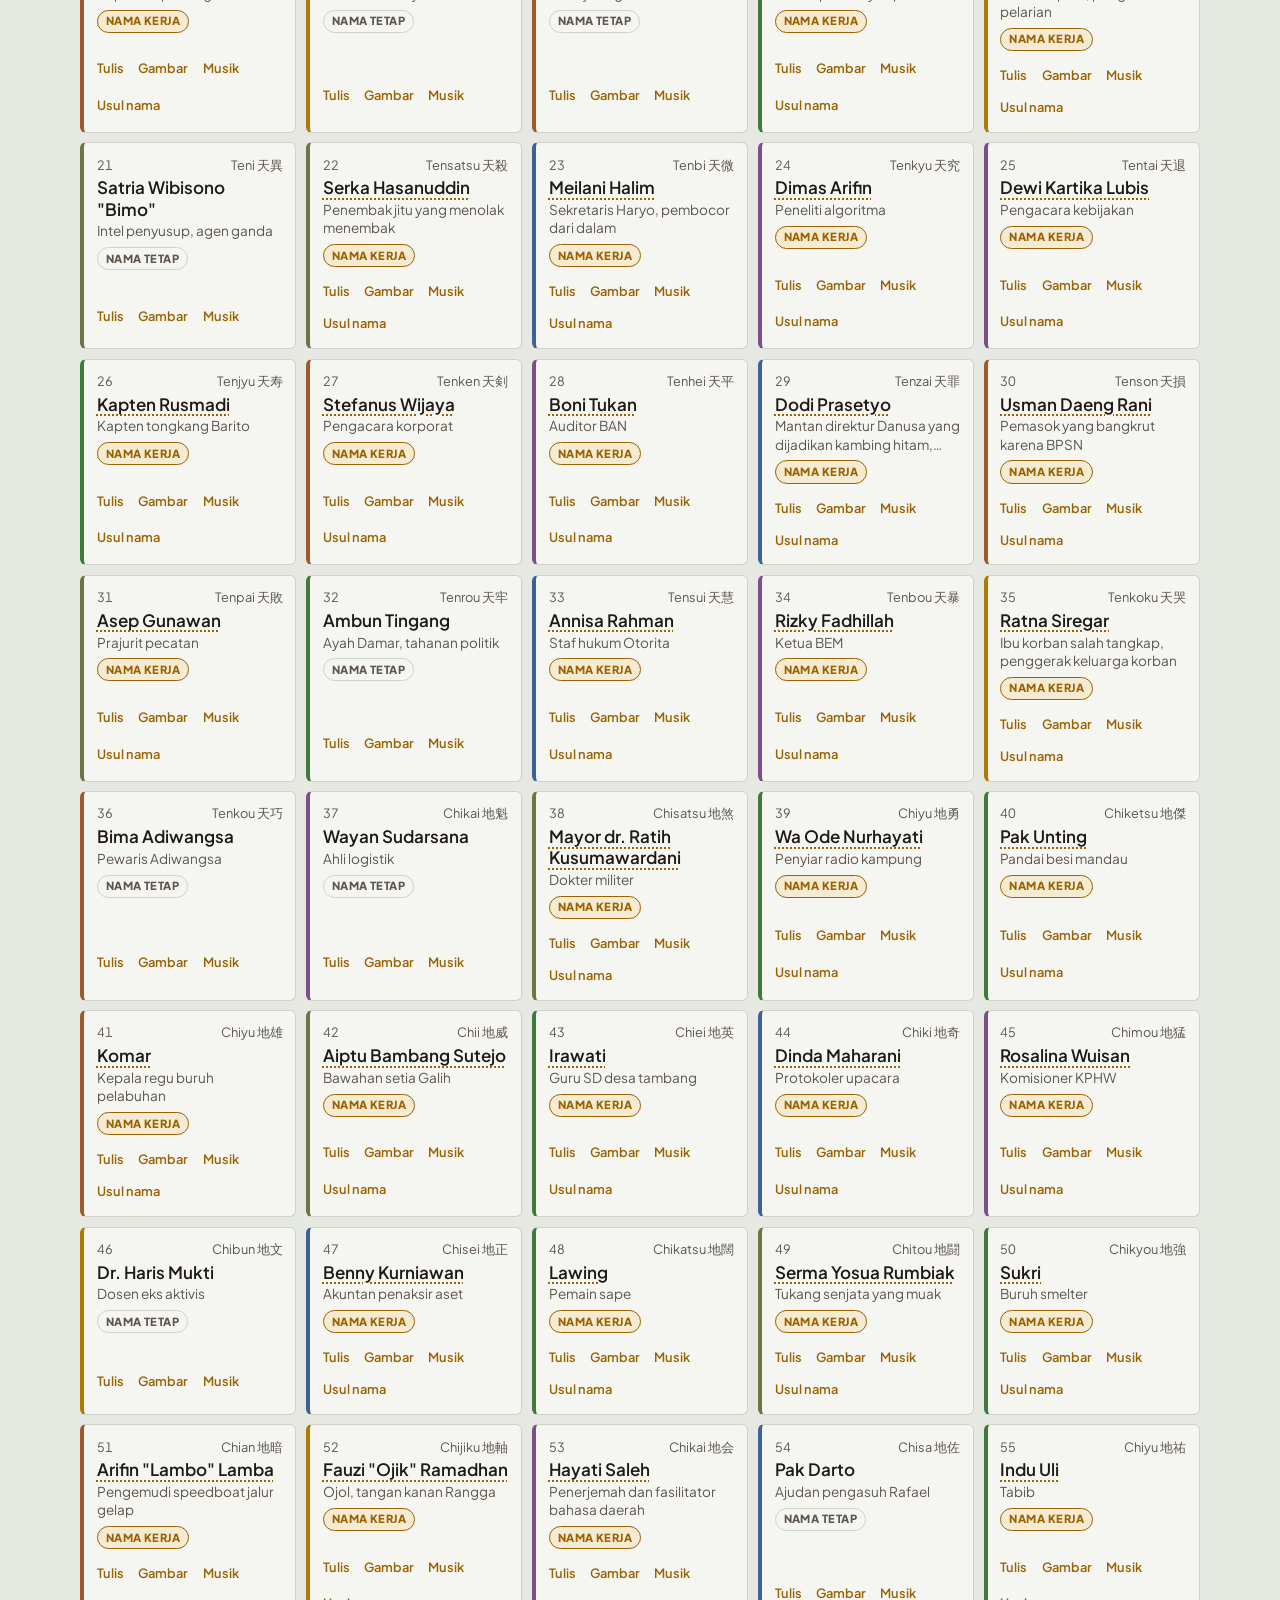
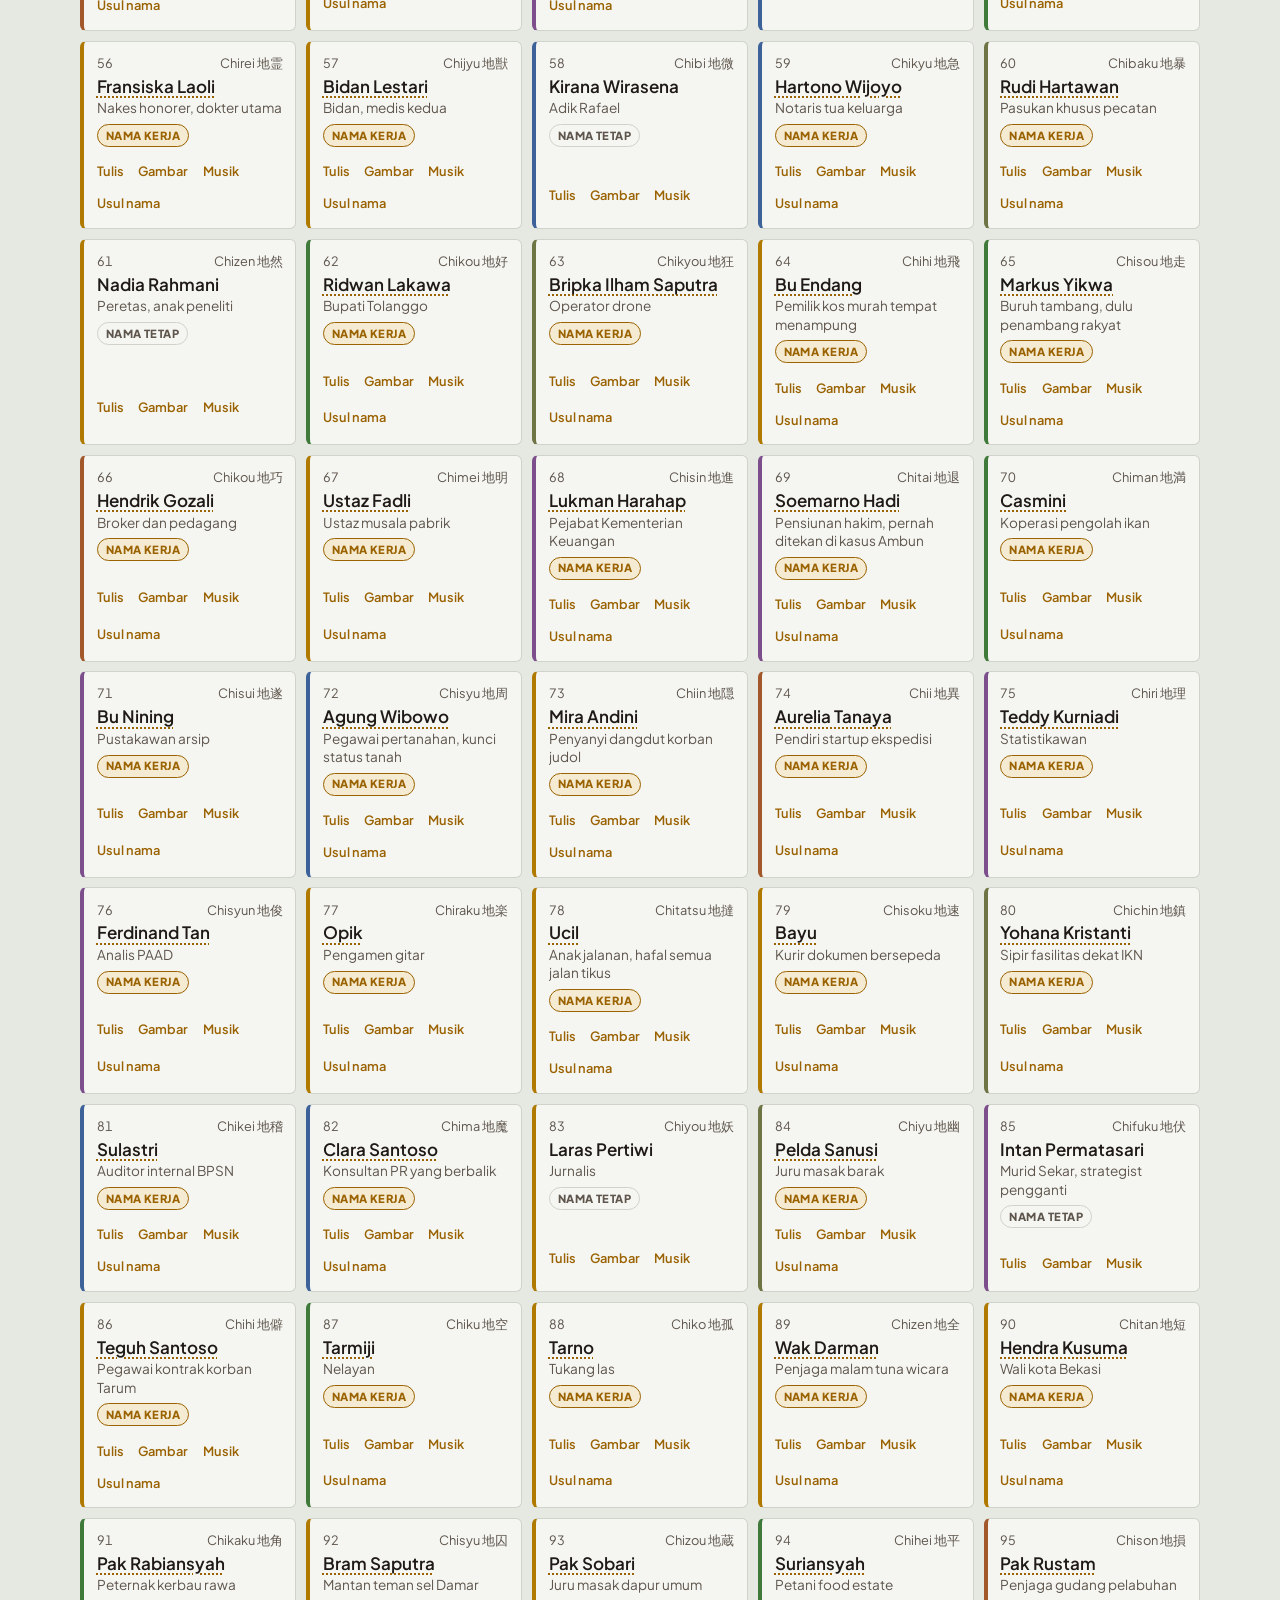
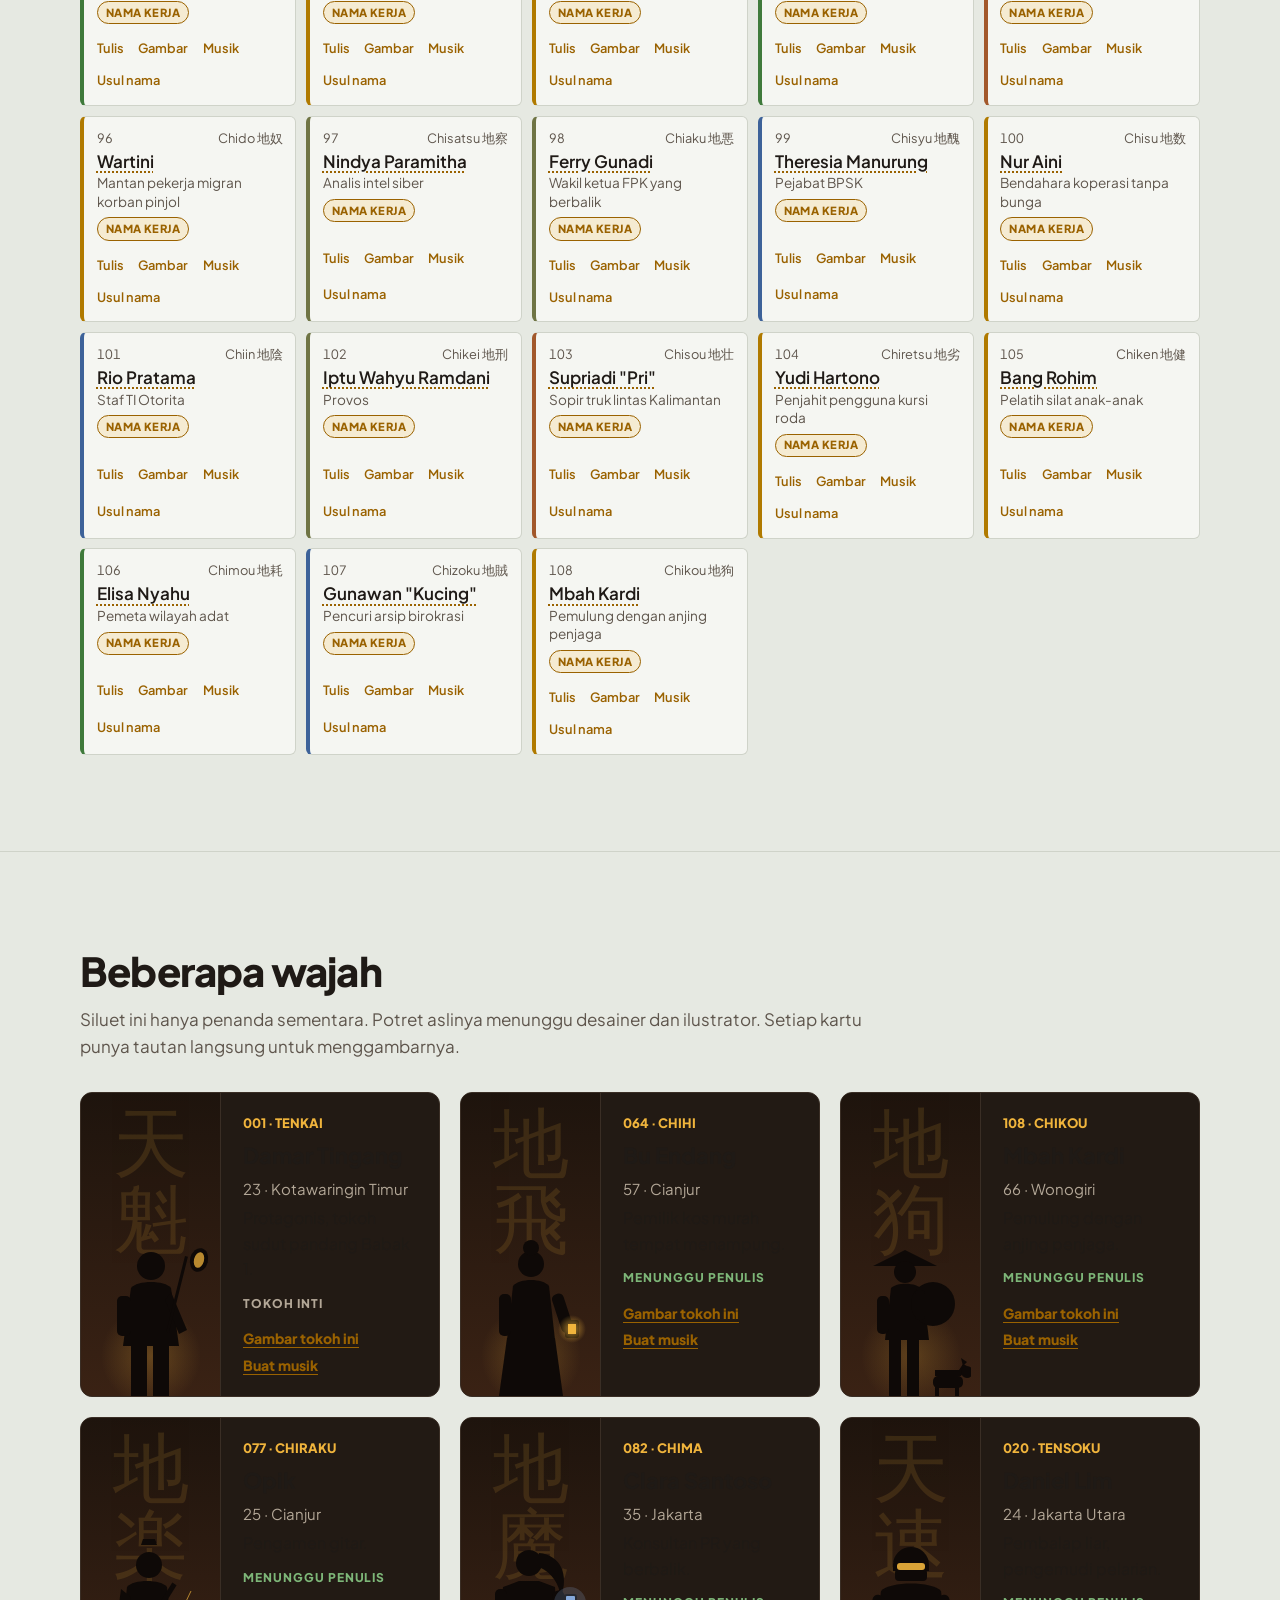
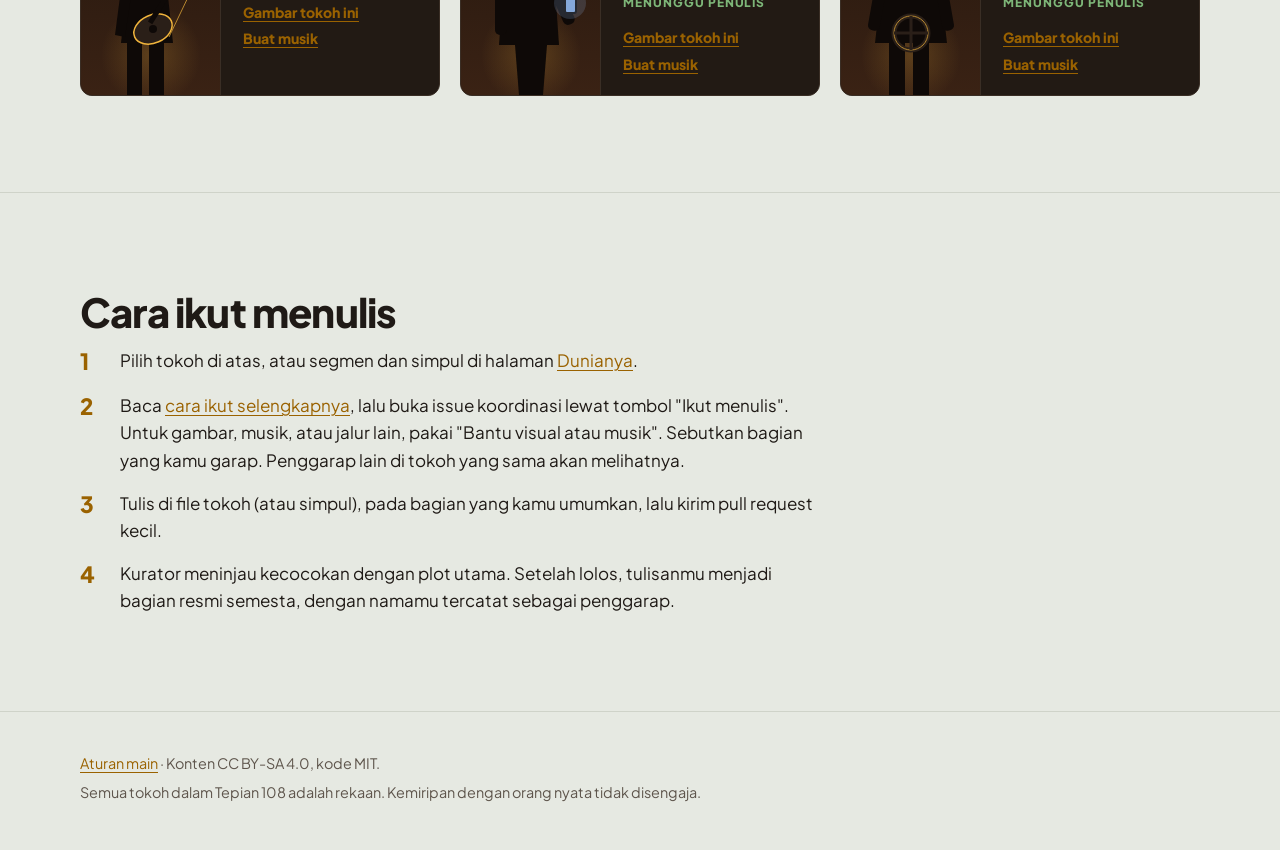
==== commit 5b4891bc: "Characters: highlight working names, add direct art/music/name links per character, add karya field " ====
--- a/docs/bintang.html
+++ b/docs/bintang.html
@@ -46,6 +46,11 @@
       </div>
       <p class="ringkas" id="ringkas" aria-live="polite"></p>
     </div>
+    <div class="panduan-nama" id="panduan-nama" role="note">
+      <strong>Nama-nama di bawah ini belum final.</strong>
+      <p>Untuk <span id="n-terbuka">85</span> tokoh yang masih terbuka, nama hanyalah <em>nama kerja</em>. Kamu boleh mengusulkan nama lain (asal, usia, dan perannya tetap, jadi nama baru perlu cocok dengan daerah asal dan peran itu). Hanya <span id="n-inti">23</span> tokoh inti yang namanya tetap.</p>
+      <div class="kontras"><span class="chip-nama kerja">NAMA KERJA</span> boleh diusulkan ganti <span class="chip-nama tetap">NAMA TETAP</span> kanon inti</div>
+    </div>
     <div class="saring" id="saring" role="group" aria-label="Saring bintang"></div>
     <div class="kisi" id="kisi"></div>
   </div>
@@ -54,7 +59,7 @@
 <section id="wajah">
   <div class="lebar">
     <h2>Beberapa wajah</h2>
-    <p class="redup sempit" style="margin:0">Kerangkanya ada, wajah dan suaranya sedang ditulis. Enam dari 108.</p>
+    <p class="redup sempit" style="margin:0">Siluet ini hanya penanda sementara. Potret aslinya menunggu desainer dan ilustrator. Setiap kartu punya tautan langsung untuk menggambarnya.</p>
     <div style="display: grid; grid-template-columns: repeat(auto-fit, minmax(340px, 1fr)); gap: 20px; margin-top: 2rem">
 <!-- Damar -->
 <div style="background: #221A14; border: 1px solid #3A2E25; border-radius: 12px; overflow: hidden; display: flex">
@@ -66,7 +71,7 @@
 <ellipse cx="108" cy="34" rx="9" ry="12" fill="#0E0907" transform="rotate(14 108 34)"/><ellipse cx="108" cy="34" rx="5" ry="8" fill="#F0B43C" opacity="0.75" transform="rotate(14 108 34)"/>
 </svg>
 </div>
-<div style="padding: 20px 22px; display: flex; flex-direction: column; gap: 4px; min-width: 0"><div style="font-size: 13px; font-weight: 800; color: var(--pelita-isi)">001 · TENKAI</div><div style="font-size: 22px; font-weight: 800">Damar Tingang</div><div style="font-size: 15px; color: #B3A797">23 · Kotawaringin Timur</div><div style="font-size: 16px">Protagonis, tokoh sudut pandang Babak 1.</div><div style="margin-top: 8px; font-size: 12px; font-weight: 800; letter-spacing: 0.08em; color: #B3A797">TOKOH INTI</div></div>
+<div style="padding: 20px 22px; display: flex; flex-direction: column; gap: 4px; min-width: 0"><div style="font-size: 13px; font-weight: 800; color: var(--pelita-isi)">001 · TENKAI</div><div style="font-size: 22px; font-weight: 800">Damar Tingang</div><div style="font-size: 15px; color: #B3A797">23 · Kotawaringin Timur</div><div style="font-size: 16px">Protagonis, tokoh sudut pandang Babak 1.</div><div style="margin-top: 8px; font-size: 12px; font-weight: 800; letter-spacing: 0.08em; color: #B3A797">TOKOH INTI</div><div style="margin-top: 10px; display: flex; flex-wrap: wrap; gap: 4px 14px"><a class="tautan-karya" data-jenis="ilustrasi" data-no="1" href="#" target="_blank" rel="noopener" style="font-weight: 800; font-size: 14px">Gambar tokoh ini</a><a class="tautan-karya" data-jenis="musik atau suara" data-no="1" href="#" target="_blank" rel="noopener" style="font-weight: 800; font-size: 14px">Buat musik</a></div></div>
 </div>
 
 <!-- Bu Endang -->
@@ -79,7 +84,7 @@
 <rect x="94" y="94" width="14" height="18" rx="3" fill="#0E0907"/><rect x="97" y="98" width="8" height="10" fill="#F0B43C"/><circle cx="101" cy="103" r="14" fill="url(#cahaya)" opacity="0.8"/>
 </svg>
 </div>
-<div style="padding: 20px 22px; display: flex; flex-direction: column; gap: 4px; min-width: 0"><div style="font-size: 13px; font-weight: 800; color: var(--pelita-isi)">064 · CHIHI</div><div style="font-size: 22px; font-weight: 800">Bu Endang</div><div style="font-size: 15px; color: #B3A797">57 · Cianjur</div><div style="font-size: 16px">Pemilik kos murah tempat menampung.</div><div style="margin-top: 8px; font-size: 12px; font-weight: 800; letter-spacing: 0.08em; color: #7DB678">MENUNGGU PENULIS</div></div>
+<div style="padding: 20px 22px; display: flex; flex-direction: column; gap: 4px; min-width: 0"><div style="font-size: 13px; font-weight: 800; color: var(--pelita-isi)">064 · CHIHI</div><div style="font-size: 22px; font-weight: 800">Bu Endang</div><div style="font-size: 15px; color: #B3A797">57 · Cianjur</div><div style="font-size: 16px">Pemilik kos murah tempat menampung.</div><div style="margin-top: 8px; font-size: 12px; font-weight: 800; letter-spacing: 0.08em; color: #7DB678">MENUNGGU PENULIS</div><div style="margin-top: 10px; display: flex; flex-wrap: wrap; gap: 4px 14px"><a class="tautan-karya" data-jenis="ilustrasi" data-no="64" href="#" target="_blank" rel="noopener" style="font-weight: 800; font-size: 14px">Gambar tokoh ini</a><a class="tautan-karya" data-jenis="musik atau suara" data-no="64" href="#" target="_blank" rel="noopener" style="font-weight: 800; font-size: 14px">Buat musik</a></div></div>
 </div>
 
 <!-- Mbah Kardi -->
@@ -92,7 +97,7 @@
 <path d="M84 150h26l6 -10l-4 -2l-4 6h-24z"/><rect x="82" y="150" width="30" height="12" rx="5"/><rect x="84" y="158" width="4" height="12"/><rect x="104" y="158" width="4" height="12"/><circle cx="116" cy="146" r="6"/><path d="M112 140l-2 -8l6 4z"/></g>
 </svg>
 </div>
-<div style="padding: 20px 22px; display: flex; flex-direction: column; gap: 4px; min-width: 0"><div style="font-size: 13px; font-weight: 800; color: var(--pelita-isi)">108 · CHIKOU</div><div style="font-size: 22px; font-weight: 800">Mbah Kardi</div><div style="font-size: 15px; color: #B3A797">66 · Wonogiri</div><div style="font-size: 16px">Pemulung dengan anjing penjaga.</div><div style="margin-top: 8px; font-size: 12px; font-weight: 800; letter-spacing: 0.08em; color: #7DB678">MENUNGGU PENULIS</div></div>
+<div style="padding: 20px 22px; display: flex; flex-direction: column; gap: 4px; min-width: 0"><div style="font-size: 13px; font-weight: 800; color: var(--pelita-isi)">108 · CHIKOU</div><div style="font-size: 22px; font-weight: 800">Mbah Kardi</div><div style="font-size: 15px; color: #B3A797">66 · Wonogiri</div><div style="font-size: 16px">Pemulung dengan anjing penjaga.</div><div style="margin-top: 8px; font-size: 12px; font-weight: 800; letter-spacing: 0.08em; color: #7DB678">MENUNGGU PENULIS</div><div style="margin-top: 10px; display: flex; flex-wrap: wrap; gap: 4px 14px"><a class="tautan-karya" data-jenis="ilustrasi" data-no="108" href="#" target="_blank" rel="noopener" style="font-weight: 800; font-size: 14px">Gambar tokoh ini</a><a class="tautan-karya" data-jenis="musik atau suara" data-no="108" href="#" target="_blank" rel="noopener" style="font-weight: 800; font-size: 14px">Buat musik</a></div></div>
 </div>
 
 <!-- Opik -->
@@ -106,7 +111,7 @@
 <rect x="68" y="56" width="5" height="46" fill="#0E0907" transform="rotate(32 72 80)"/><path d="M78 112l22 -46" stroke="#F0B43C" stroke-width="1" opacity="0.7"/>
 </svg>
 </div>
-<div style="padding: 20px 22px; display: flex; flex-direction: column; gap: 4px; min-width: 0"><div style="font-size: 13px; font-weight: 800; color: var(--pelita-isi)">077 · CHIRAKU</div><div style="font-size: 22px; font-weight: 800">Opik</div><div style="font-size: 15px; color: #B3A797">25 · Cianjur</div><div style="font-size: 16px">Pengamen gitar.</div><div style="margin-top: 8px; font-size: 12px; font-weight: 800; letter-spacing: 0.08em; color: #7DB678">MENUNGGU PENULIS</div></div>
+<div style="padding: 20px 22px; display: flex; flex-direction: column; gap: 4px; min-width: 0"><div style="font-size: 13px; font-weight: 800; color: var(--pelita-isi)">077 · CHIRAKU</div><div style="font-size: 22px; font-weight: 800">Opik</div><div style="font-size: 15px; color: #B3A797">25 · Cianjur</div><div style="font-size: 16px">Pengamen gitar.</div><div style="margin-top: 8px; font-size: 12px; font-weight: 800; letter-spacing: 0.08em; color: #7DB678">MENUNGGU PENULIS</div><div style="margin-top: 10px; display: flex; flex-wrap: wrap; gap: 4px 14px"><a class="tautan-karya" data-jenis="ilustrasi" data-no="77" href="#" target="_blank" rel="noopener" style="font-weight: 800; font-size: 14px">Gambar tokoh ini</a><a class="tautan-karya" data-jenis="musik atau suara" data-no="77" href="#" target="_blank" rel="noopener" style="font-weight: 800; font-size: 14px">Buat musik</a></div></div>
 </div>
 
 <!-- Clara -->
@@ -119,7 +124,7 @@
 <rect x="94" y="70" width="11" height="18" rx="2" fill="#85A8DA"/><rect x="94" y="70" width="11" height="18" rx="2" fill="none" stroke="#0E0907" stroke-width="2"/><circle cx="99" cy="78" r="16" fill="#85A8DA" opacity="0.2"/>
 </svg>
 </div>
-<div style="padding: 20px 22px; display: flex; flex-direction: column; gap: 4px; min-width: 0"><div style="font-size: 13px; font-weight: 800; color: var(--pelita-isi)">082 · CHIMA</div><div style="font-size: 22px; font-weight: 800">Clara Santoso</div><div style="font-size: 15px; color: #B3A797">35 · Jakarta</div><div style="font-size: 16px">Konsultan PR yang berbalik.</div><div style="margin-top: 8px; font-size: 12px; font-weight: 800; letter-spacing: 0.08em; color: #7DB678">MENUNGGU PENULIS</div></div>
+<div style="padding: 20px 22px; display: flex; flex-direction: column; gap: 4px; min-width: 0"><div style="font-size: 13px; font-weight: 800; color: var(--pelita-isi)">082 · CHIMA</div><div style="font-size: 22px; font-weight: 800">Clara Santoso</div><div style="font-size: 15px; color: #B3A797">35 · Jakarta</div><div style="font-size: 16px">Konsultan PR yang berbalik.</div><div style="margin-top: 8px; font-size: 12px; font-weight: 800; letter-spacing: 0.08em; color: #7DB678">MENUNGGU PENULIS</div><div style="margin-top: 10px; display: flex; flex-wrap: wrap; gap: 4px 14px"><a class="tautan-karya" data-jenis="ilustrasi" data-no="82" href="#" target="_blank" rel="noopener" style="font-weight: 800; font-size: 14px">Gambar tokoh ini</a><a class="tautan-karya" data-jenis="musik atau suara" data-no="82" href="#" target="_blank" rel="noopener" style="font-weight: 800; font-size: 14px">Buat musik</a></div></div>
 </div>
 
 <!-- Daniel -->
@@ -133,7 +138,7 @@
 <circle cx="60" cy="108" r="17" fill="none" stroke="#2A1F18" stroke-width="5"/><circle cx="60" cy="108" r="17" fill="none" stroke="#F0B43C" stroke-width="1" opacity="0.7"/><path d="M60 91v34M43 108h34" stroke="#2A1F18" stroke-width="3"/>
 </svg>
 </div>
-<div style="padding: 20px 22px; display: flex; flex-direction: column; gap: 4px; min-width: 0"><div style="font-size: 13px; font-weight: 800; color: var(--pelita-isi)">020 · TENSOKU</div><div style="font-size: 22px; font-weight: 800">Daniel Lim</div><div style="font-size: 15px; color: #B3A797">24 · Jakarta Utara</div><div style="font-size: 16px">Pembalap liar, pengemudi pelarian.</div><div style="margin-top: 8px; font-size: 12px; font-weight: 800; letter-spacing: 0.08em; color: #7DB678">MENUNGGU PENULIS</div></div>
+<div style="padding: 20px 22px; display: flex; flex-direction: column; gap: 4px; min-width: 0"><div style="font-size: 13px; font-weight: 800; color: var(--pelita-isi)">020 · TENSOKU</div><div style="font-size: 22px; font-weight: 800">Daniel Lim</div><div style="font-size: 15px; color: #B3A797">24 · Jakarta Utara</div><div style="font-size: 16px">Pembalap liar, pengemudi pelarian.</div><div style="margin-top: 8px; font-size: 12px; font-weight: 800; letter-spacing: 0.08em; color: #7DB678">MENUNGGU PENULIS</div><div style="margin-top: 10px; display: flex; flex-wrap: wrap; gap: 4px 14px"><a class="tautan-karya" data-jenis="ilustrasi" data-no="20" href="#" target="_blank" rel="noopener" style="font-weight: 800; font-size: 14px">Gambar tokoh ini</a><a class="tautan-karya" data-jenis="musik atau suara" data-no="20" href="#" target="_blank" rel="noopener" style="font-weight: 800; font-size: 14px">Buat musik</a></div></div>
 </div>
 
 
@@ -186,14 +191,17 @@
       Object.entries(SEG).map(([k, v]) => tombolSaring("segmen", k, `${k} ${v.nama}`)).join("") +
       `<span class="pemisah" aria-hidden="true"></span>` +
       tombolSaring("status", "semua", "Semua status") +
-      tombolSaring("status", "terbuka", "Menunggu penulis") +
+      tombolSaring("status", "terbuka", "Nama terbuka") +
       tombolSaring("status", "inti", "Inti") +
       tombolSaring("status", "digarap", "Digarap");
   }
   saring.addEventListener("click", (e) => {
     const t = e.target.closest("button"); if (!t) return;
     keadaan[t.dataset.grup] = t.dataset.nilai;
-    gambarSaring(); gambarKisi();
+    document.querySelectorAll("a.tautan-karya").forEach((a) => { const t = B.find((x) => x.no === Number(a.dataset.no)); if (t) a.href = T.ikutKarya(a.dataset.jenis, t); });
+  document.getElementById("n-terbuka").textContent = B.filter((x) => x.nama_terbuka).length;
+  document.getElementById("n-inti").textContent = B.filter((x) => !x.nama_terbuka).length;
+  gambarSaring(); gambarKisi();
   });
   function gambarKisi() {
     const tampil = B.filter((b) =>
@@ -207,15 +215,23 @@
       return;
     }
     kisi.innerHTML = tampil.map((b) => `
-      <button type="button" class="ubin" data-no="${b.no}" data-status="${b.status}" style="--warna:${warna(b.segmen)}">
-        <span class="atas"><span>${b.no}</span><span>${esc(b.bintang)} ${b.kanji}</span></span>
-        <span class="nm">${esc(b.nama)}</span>
-        <span class="pr">${esc(b.peran)}</span>
-        <span class="lencana">${b.status === "terbuka" ? "Menunggu penulis" : b.status === "inti" ? "Inti" : "Digarap"}</span>
-      </button>`).join("");
+      <article class="ubin" data-no="${b.no}" data-status="${b.status}" data-nama="${b.nama_terbuka ? "terbuka" : "tetap"}" style="--warna:${warna(b.segmen)}">
+        <button type="button" class="ubin-buka" data-no="${b.no}" aria-label="Detail ${esc(b.nama)}${b.nama_terbuka ? ", nama kerja" : ""}">
+          <span class="atas"><span>${b.no}</span><span>${esc(b.bintang)} ${b.kanji}</span></span>
+          <span class="nm">${esc(b.nama)}</span>
+          <span class="pr">${esc(b.peran)}</span>
+          <span class="chip-nama ${b.nama_terbuka ? "kerja" : "tetap"}">${b.nama_terbuka ? "NAMA KERJA" : "NAMA TETAP"}</span>
+        </button>
+        <div class="ubin-aksi">
+          <a href="${T.ikutTokoh(b)}" target="_blank" rel="noopener">Tulis</a>
+          <a href="${T.ikutKarya("ilustrasi", b)}" target="_blank" rel="noopener">Gambar</a>
+          <a href="${T.ikutKarya("musik", b)}" target="_blank" rel="noopener">Musik</a>
+          ${b.nama_terbuka ? `<a href="${T.usulNama(b)}" target="_blank" rel="noopener">Usul nama</a>` : ""}
+        </div>
+      </article>`).join("");
   }
   kisi.addEventListener("click", (e) => {
-    const t = e.target.closest(".ubin"); if (!t) return;
+    const t = e.target.closest(".ubin-buka"); if (!t) return;
     buka(B.find((b) => b.no === Number(t.dataset.no)), t);
   });
 
@@ -229,8 +245,14 @@
       ? `<a class="tombol utama" href="${T.ikutTokoh(b)}" target="_blank" rel="noopener">Usulkan detail</a>`
       : `<a class="tombol utama" href="${T.ikutTokoh(b)}" target="_blank" rel="noopener">Ikut menulis tokoh ini</a>`;
     const penggarap = (b.penggarap || []).length ? (b.penggarap || []).map(esc).join(", ") : "Belum ada. Kamu bisa jadi yang pertama.";
+    const calloutNama = b.nama_terbuka
+      ? `<div class="callout-nama"><strong>Nama ini masih nama kerja.</strong>Kamu boleh mengusulkan nama lain, selama cocok dengan usia, asal daerah, dan peran tokoh. <a href="${T.usulNama(b)}" target="_blank" rel="noopener">Usulkan nama</a></div>`
+      : `<div class="callout-nama" style="background:transparent;border-color:var(--garis)"><strong>Nama tetap.</strong>Tokoh inti: nama dan nasibnya bagian dari kanon inti. Detail lain bisa diusulkan lewat issue.</div>`;
+    const karya = (b.karya || []).length
+      ? `<dt>Karya</dt><dd><ul class="karya-daftar">${b.karya.map((k) => `<li><a href="${esc(k.url)}" target="_blank" rel="noopener">${esc(k.judul)}</a>${k.oleh ? ` oleh ${esc(k.oleh)}` : ""}</li>`).join("")}</ul></dd>`
+      : "<dt>Karya</dt><dd>Belum ada potret atau musik. Kamu bisa jadi yang pertama.</dd>";
     const kunci = b.nama_terbuka
-      ? "<dt>Terkunci</dt><dd>Nomor, segmen, peran, babak, nasib</dd><dt>Terbuka</dt><dd>Nama, asal, latar, suara, adegan, relasi</dd>"
+      ? "<dt>Terkunci</dt><dd>Nomor, segmen, peran, babak, nasib</dd><dt>Terbuka</dt><dd>Nama kerja (boleh diusulkan ganti), asal, latar, suara, adegan, relasi</dd>"
       : "<dt>Terkunci</dt><dd>Identitas dan nasib (kanon inti)</dd><dt>Terbuka</dt><dd>Detail lewat usulan di issue</dd>";
     dialogIsi.innerHTML = `
       <button type="button" class="tutup" aria-label="Tutup">&times;</button>
@@ -244,11 +266,14 @@
         <dt>Masuk cerita</dt><dd>Babak ${b.babak}</dd>
         <dt>Status</dt><dd>${STATUS[b.status]}</dd>
         <dt>Penggarap</dt><dd>${penggarap}</dd>
+        ${karya}
         ${kunci}
       </dl>
-      <div class="tombol-baris">
+      ${calloutNama}
+      <div class="tombol-baris" style="margin-top:1rem">
         ${aksi}
-        <a class="tombol kedua" href="${T.ikutKarya("ilustrasi atau musik", b)}" target="_blank" rel="noopener">Bantu visual atau musik</a>
+        <a class="tombol kedua" href="${T.ikutKarya("ilustrasi", b)}" target="_blank" rel="noopener">Gambar tokoh ini</a>
+        <a class="tombol kedua" href="${T.ikutKarya("musik atau suara", b)}" target="_blank" rel="noopener">Buat musik</a>
         <a class="tombol kedua" href="${T.fileUrl(b)}" target="_blank" rel="noopener">Baca file tokoh</a>
       </div>`;
     dialogIsi.querySelector(".tutup").addEventListener("click", () => dialog.close());
--- a/docs/style.css
+++ b/docs/style.css
@@ -109,17 +109,42 @@
 .saring .pemisah { width: 1px; background: var(--garis); margin-inline: .25rem; }
 .kisi { display: grid; grid-template-columns: repeat(auto-fill, minmax(190px, 1fr)); gap: .6rem; }
 .ubin {
-  text-align: left; font: inherit; color: inherit; cursor: pointer;
-  background: var(--permukaan); border: 1px solid var(--garis); border-left: 4px solid var(--warna, var(--garis));
-  border-radius: 6px; padding: .7rem .8rem .75rem; display: grid; gap: .1rem; min-height: 92px;
+  position: relative; background: var(--permukaan); border: 1px solid var(--garis); border-left: 4px solid var(--warna, var(--garis));
+  border-radius: 6px; display: grid; min-height: 92px;
 }
 .ubin:hover { border-color: var(--warna); }
+.ubin-buka {
+  text-align: left; font: inherit; color: inherit; cursor: pointer; background: transparent; border: 0; border-radius: 6px;
+  padding: .7rem .8rem .5rem; display: grid; gap: .15rem; align-content: start;
+}
 .ubin .atas { display: flex; justify-content: space-between; font-size: .8rem; color: var(--teks-redup); font-variant-numeric: tabular-nums; }
 .ubin .nm { font-weight: 600; line-height: 1.25; }
+.ubin[data-nama="terbuka"] .nm { text-decoration: underline dotted var(--pelita); text-decoration-thickness: 2px; text-underline-offset: 4px; }
 .ubin .pr { font-size: .85rem; color: var(--teks-redup); line-height: 1.35; overflow: hidden; display: -webkit-box; -webkit-line-clamp: 2; -webkit-box-orient: vertical; }
 .ubin .lencana { font-size: .75rem; font-weight: 600; }
 .ubin[data-status="terbuka"] .lencana { color: var(--pelita); }
 .ubin[data-status="inti"] .lencana { color: var(--teks-redup); }
+.chip-nama {
+  display: inline-block; justify-self: start; font-size: .7rem; font-weight: 800; letter-spacing: .04em;
+  padding: .1rem .5rem; border-radius: 999px; margin-top: .25rem;
+}
+.chip-nama.kerja { background: rgba(240,180,60,.18); color: var(--pelita); border: 1px solid var(--pelita); }
+.chip-nama.tetap { background: transparent; color: var(--teks-redup); border: 1px solid var(--garis); }
+.ubin-aksi { display: flex; flex-wrap: wrap; gap: .25rem .9rem; padding: .15rem .8rem .65rem; font-size: .8rem; font-weight: 600; }
+.ubin-aksi a { color: var(--pelita); text-decoration: none; min-height: 28px; display: inline-flex; align-items: center; }
+.ubin-aksi a:hover { text-decoration: underline; }
+
+.panduan-nama {
+  display: grid; gap: .35rem; margin-bottom: 1.5rem; padding: 1rem 1.25rem; border-radius: 8px;
+  background: rgba(240,180,60,.12); border: 1.5px solid var(--pelita); border-left-width: 6px;
+}
+.panduan-nama strong { font-size: 1.05rem; }
+.panduan-nama p { margin: 0; font-size: .97rem; }
+.panduan-nama .kontras { display: flex; gap: .5rem 1.25rem; flex-wrap: wrap; margin-top: .25rem; font-size: .9rem; }
+.callout-nama { margin: 1rem 0 0; padding: .8rem 1rem; border-radius: 8px; background: rgba(240,180,60,.14); border: 1.5px solid var(--pelita); font-size: .95rem; }
+.callout-nama strong { display: block; margin-bottom: .15rem; }
+.callout-nama a { font-weight: 600; }
+.karya-daftar { margin: .25rem 0 0; padding-left: 1.1rem; }
 .kosong { padding: 2rem; text-align: center; color: var(--teks-redup); border: 1px dashed var(--garis); border-radius: 6px; }
 
 dialog {
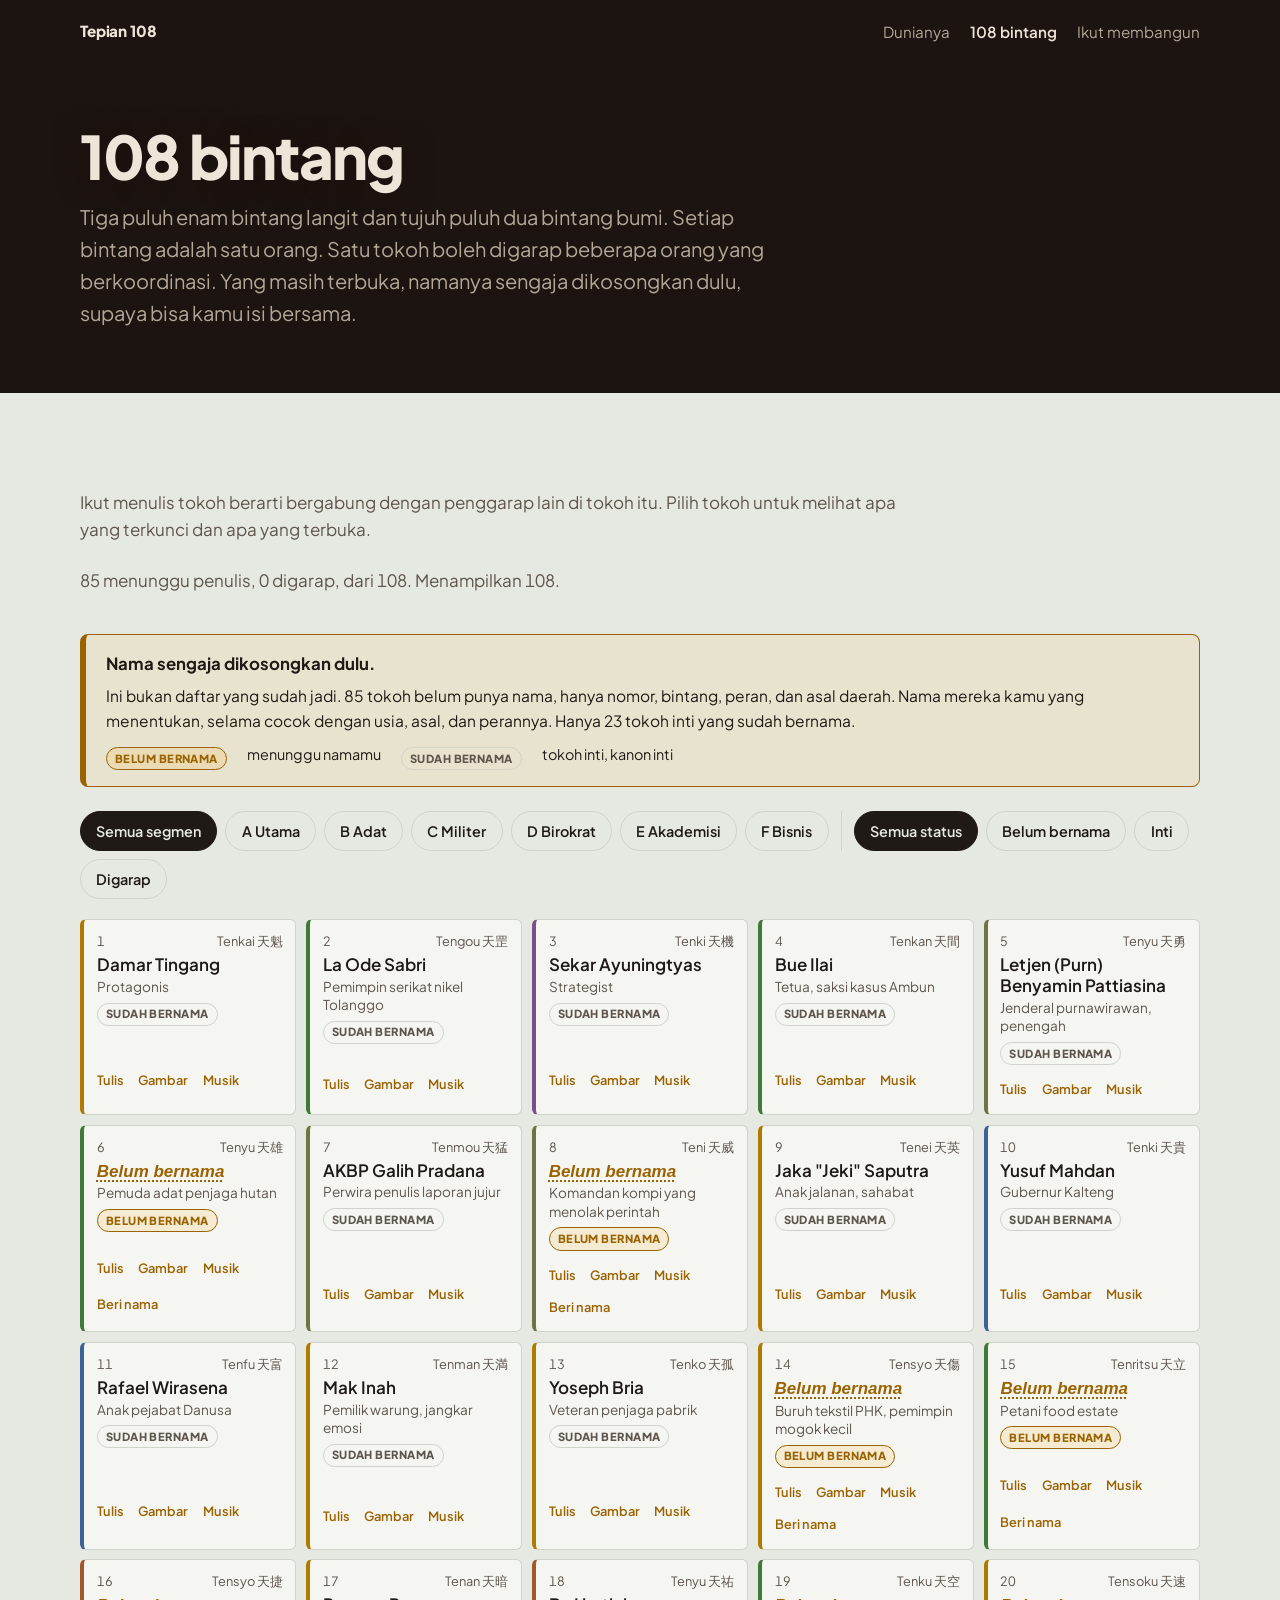
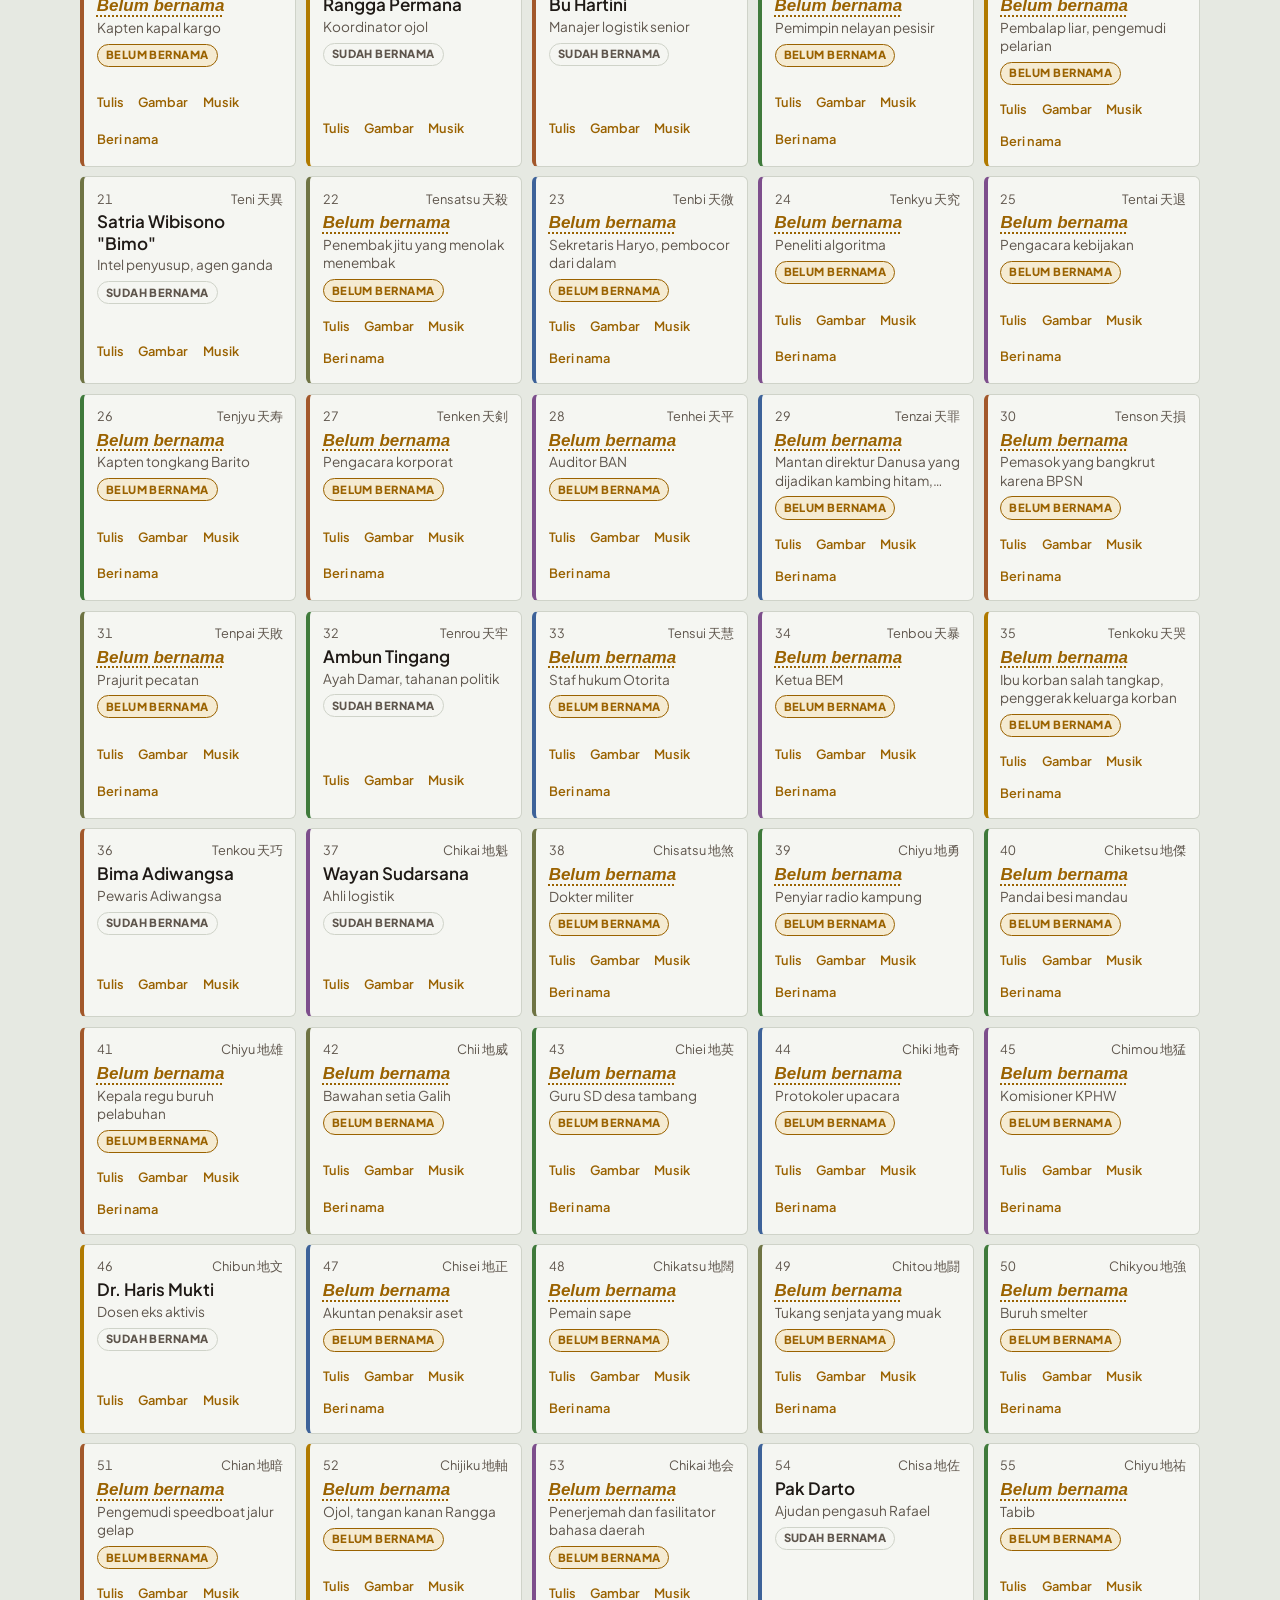
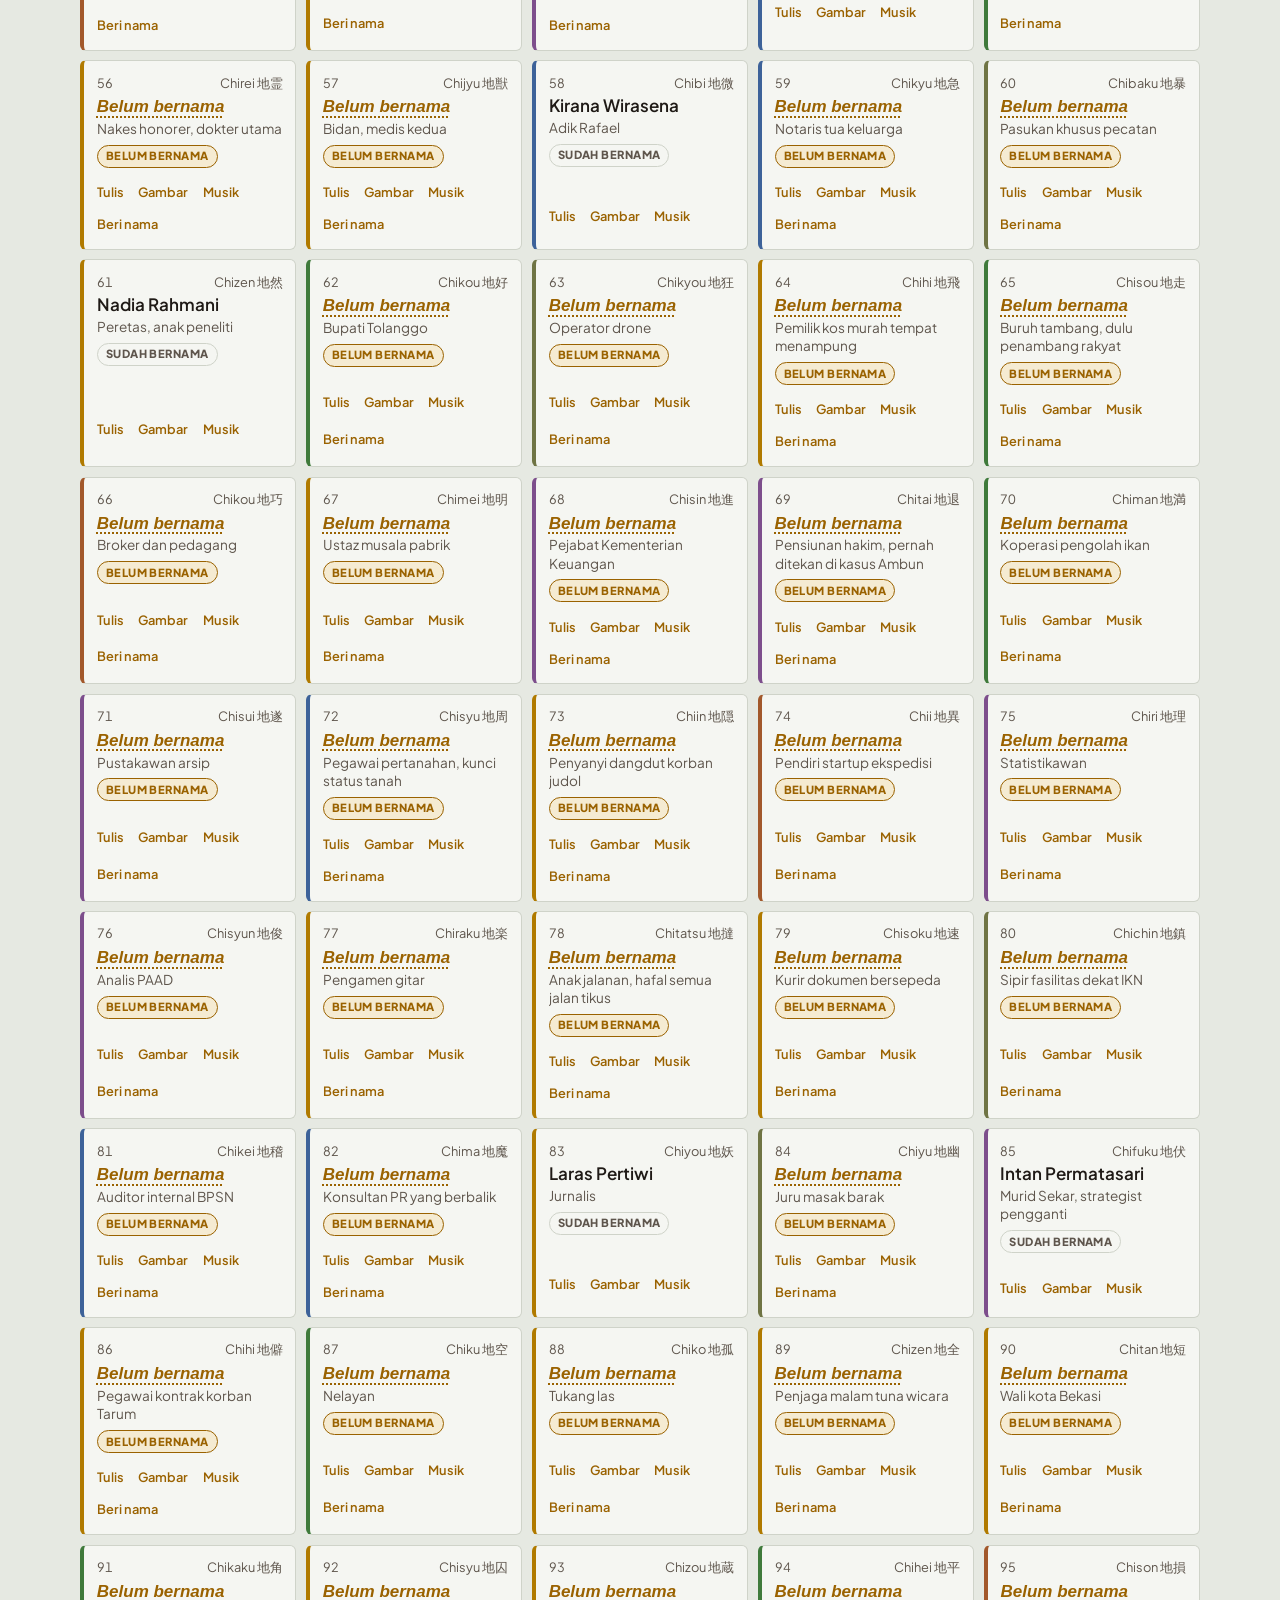
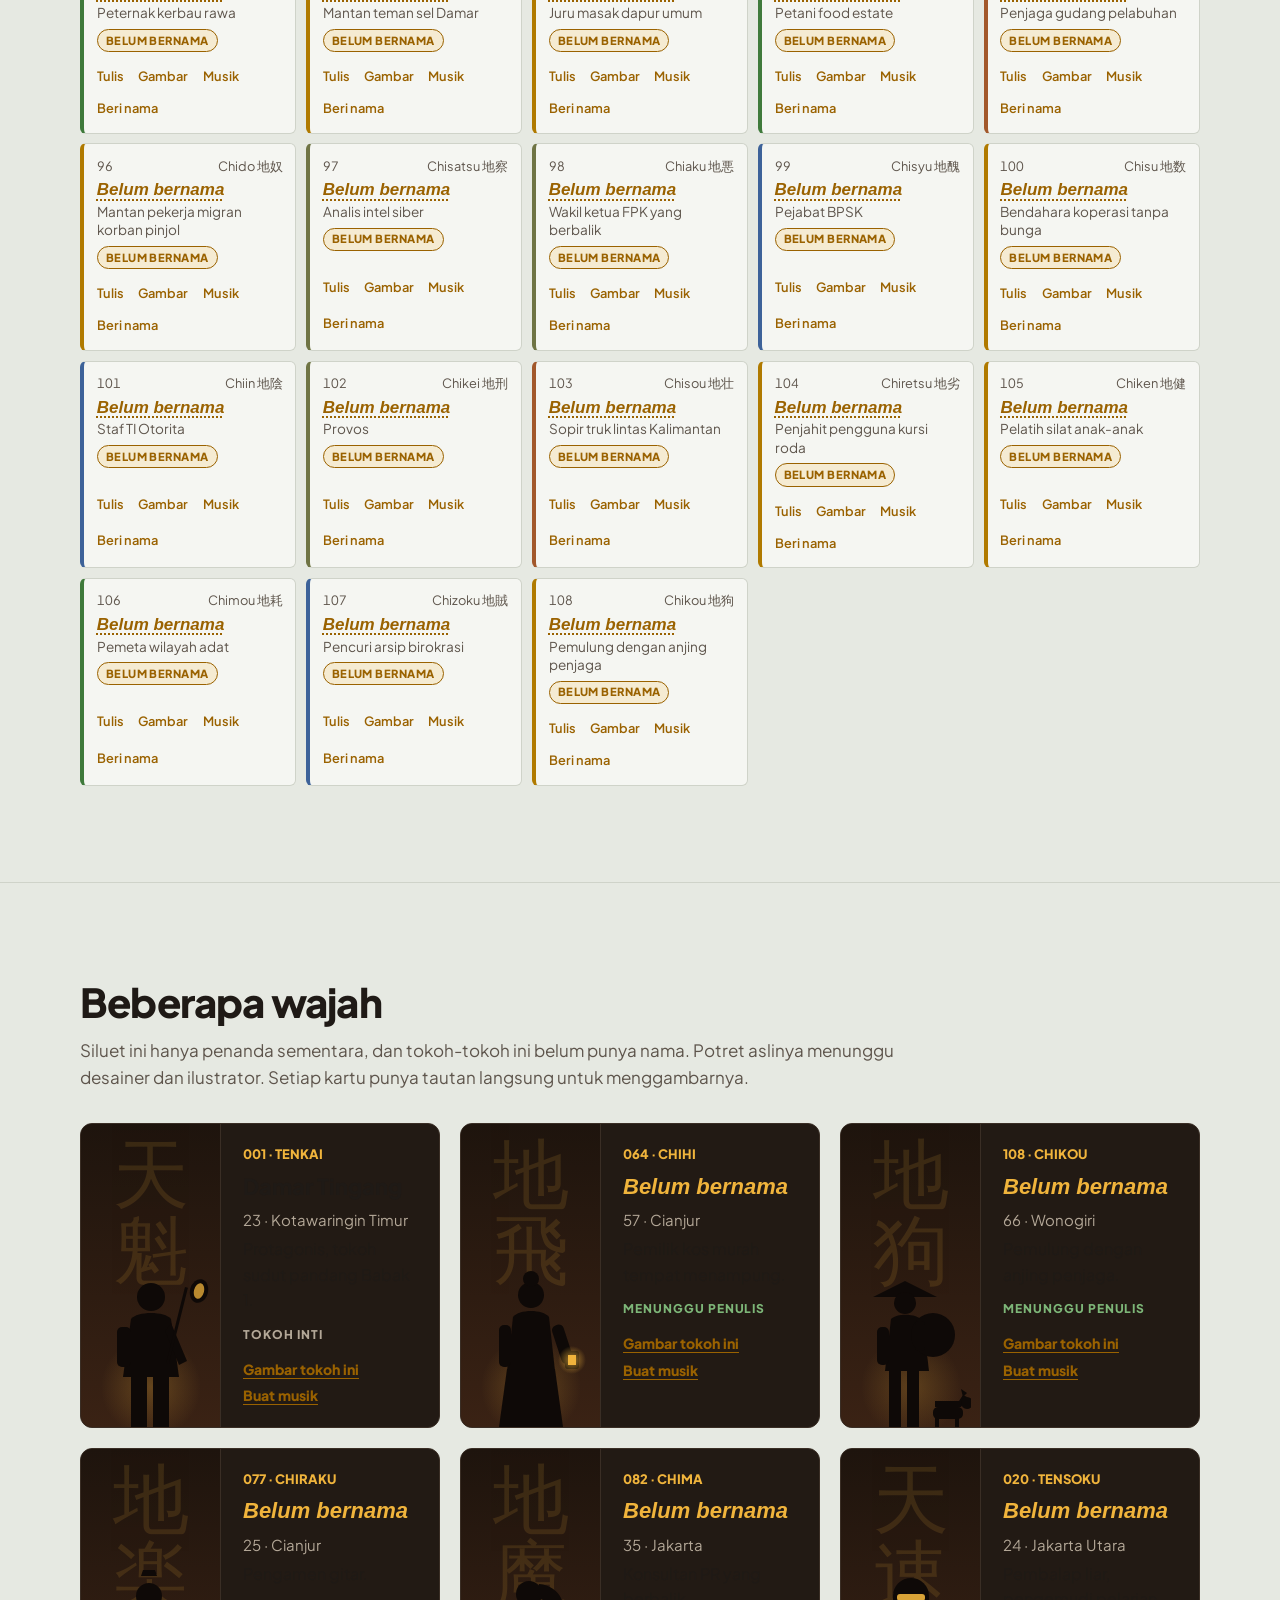
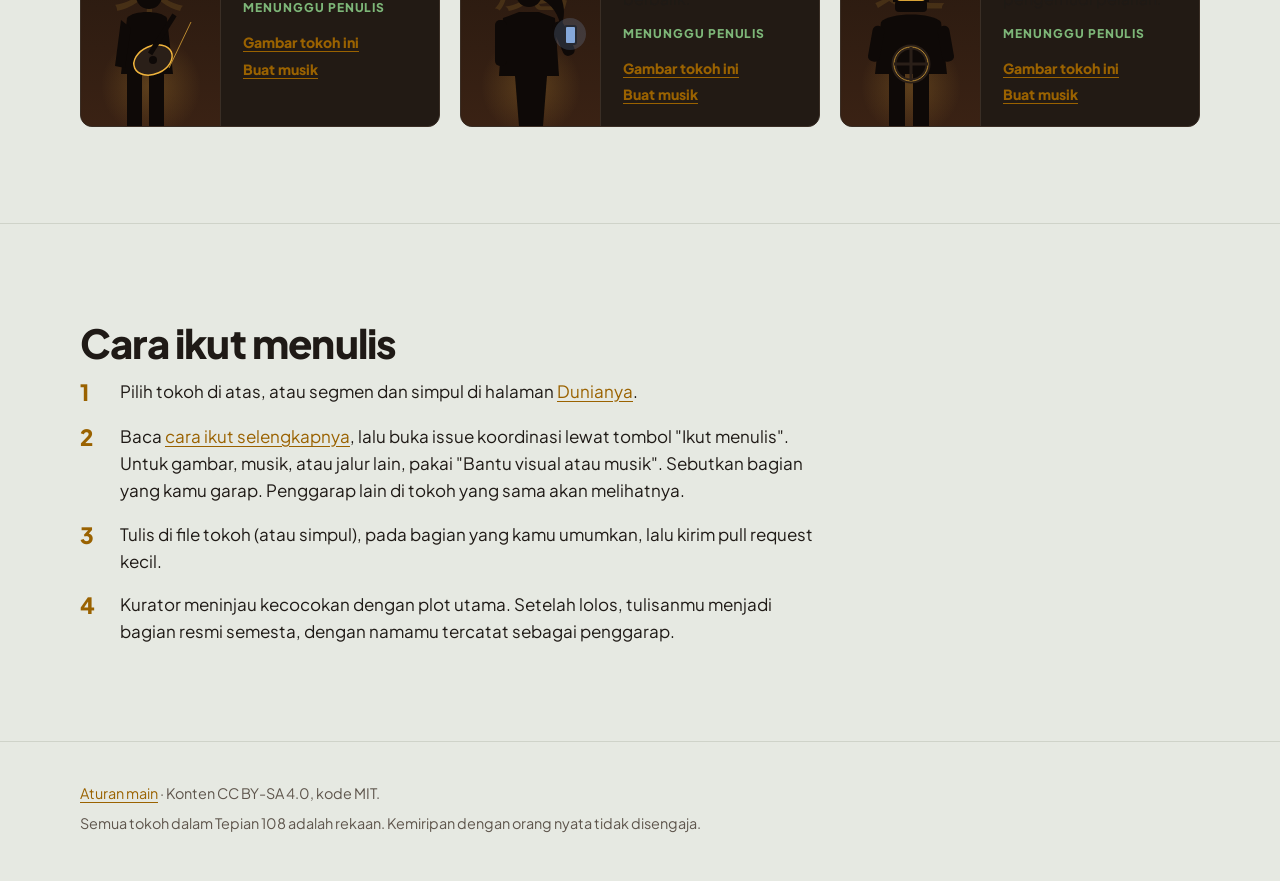
==== commit 24ffc95f: "Blank default names for 85 open characters; stable file names; neutral node names Co-Authored-By: Cl" ====
--- a/docs/bintang.html
+++ b/docs/bintang.html
@@ -32,7 +32,7 @@
     </nav>
     <div class="judul-halaman">
       <h1>108 bintang</h1>
-      <p class="premis">Tiga puluh enam bintang langit dan tujuh puluh dua bintang bumi. Setiap bintang adalah satu orang. Satu tokoh boleh digarap beberapa orang yang berkoordinasi. Yang masih terbuka, namanya pun bisa ditulis bersama.</p>
+      <p class="premis">Tiga puluh enam bintang langit dan tujuh puluh dua bintang bumi. Setiap bintang adalah satu orang. Satu tokoh boleh digarap beberapa orang yang berkoordinasi. Yang masih terbuka, namanya sengaja dikosongkan dulu, supaya bisa kamu isi bersama.</p>
     </div>
   </div>
 </header>
@@ -47,9 +47,9 @@
       <p class="ringkas" id="ringkas" aria-live="polite"></p>
     </div>
     <div class="panduan-nama" id="panduan-nama" role="note">
-      <strong>Nama-nama di bawah ini belum final.</strong>
-      <p>Untuk <span id="n-terbuka">85</span> tokoh yang masih terbuka, nama hanyalah <em>nama kerja</em>. Kamu boleh mengusulkan nama lain (asal, usia, dan perannya tetap, jadi nama baru perlu cocok dengan daerah asal dan peran itu). Hanya <span id="n-inti">23</span> tokoh inti yang namanya tetap.</p>
-      <div class="kontras"><span class="chip-nama kerja">NAMA KERJA</span> boleh diusulkan ganti <span class="chip-nama tetap">NAMA TETAP</span> kanon inti</div>
+      <strong>Nama sengaja dikosongkan dulu.</strong>
+      <p>Ini bukan daftar yang sudah jadi. <span id="n-terbuka">85</span> tokoh belum punya nama, hanya nomor, bintang, peran, dan asal daerah. Nama mereka kamu yang menentukan, selama cocok dengan usia, asal, dan perannya. Hanya <span id="n-inti">23</span> tokoh inti yang sudah bernama.</p>
+      <div class="kontras"><span class="chip-nama kerja">BELUM BERNAMA</span> menunggu namamu <span class="chip-nama tetap">SUDAH BERNAMA</span> tokoh inti, kanon inti</div>
     </div>
     <div class="saring" id="saring" role="group" aria-label="Saring bintang"></div>
     <div class="kisi" id="kisi"></div>
@@ -59,7 +59,7 @@
 <section id="wajah">
   <div class="lebar">
     <h2>Beberapa wajah</h2>
-    <p class="redup sempit" style="margin:0">Siluet ini hanya penanda sementara. Potret aslinya menunggu desainer dan ilustrator. Setiap kartu punya tautan langsung untuk menggambarnya.</p>
+    <p class="redup sempit" style="margin:0">Siluet ini hanya penanda sementara, dan tokoh-tokoh ini belum punya nama. Potret aslinya menunggu desainer dan ilustrator. Setiap kartu punya tautan langsung untuk menggambarnya.</p>
     <div style="display: grid; grid-template-columns: repeat(auto-fit, minmax(340px, 1fr)); gap: 20px; margin-top: 2rem">
 <!-- Damar -->
 <div style="background: #221A14; border: 1px solid #3A2E25; border-radius: 12px; overflow: hidden; display: flex">
@@ -74,71 +74,71 @@
 <div style="padding: 20px 22px; display: flex; flex-direction: column; gap: 4px; min-width: 0"><div style="font-size: 13px; font-weight: 800; color: var(--pelita-isi)">001 · TENKAI</div><div style="font-size: 22px; font-weight: 800">Damar Tingang</div><div style="font-size: 15px; color: #B3A797">23 · Kotawaringin Timur</div><div style="font-size: 16px">Protagonis, tokoh sudut pandang Babak 1.</div><div style="margin-top: 8px; font-size: 12px; font-weight: 800; letter-spacing: 0.08em; color: #B3A797">TOKOH INTI</div><div style="margin-top: 10px; display: flex; flex-wrap: wrap; gap: 4px 14px"><a class="tautan-karya" data-jenis="ilustrasi" data-no="1" href="#" target="_blank" rel="noopener" style="font-weight: 800; font-size: 14px">Gambar tokoh ini</a><a class="tautan-karya" data-jenis="musik atau suara" data-no="1" href="#" target="_blank" rel="noopener" style="font-weight: 800; font-size: 14px">Buat musik</a></div></div>
 </div>
 
-<!-- Bu Endang -->
+<!-- Tokoh 064 -->
 <div style="background: #221A14; border: 1px solid #3A2E25; border-radius: 12px; overflow: hidden; display: flex">
 <div style="flex: 0 0 140px; background: linear-gradient(#1E140D, #3A2214); border-right: 1px solid #3A2E25; position: relative; display: flex; align-items: flex-end; justify-content: center; overflow: hidden">
 <div style="position: absolute; top: 8px; left: 0; right: 0; text-align: center; font-size: 76px; line-height: 1; color: #F0B43C; opacity: 0.13">地飛</div>
-<svg viewBox="0 0 120 170" style="display: block; width: 120px; height: auto; position: relative" role="img" aria-label="Siluet Bu Endang, bersanggul, berkebaya, memegang sebuah lampu.">
+<svg viewBox="0 0 120 170" style="display: block; width: 120px; height: auto; position: relative" role="img" aria-label="Siluet tokoh 064, bersanggul, berkebaya, memegang sebuah lampu.">
 <circle cx="60" cy="130" r="50" fill="url(#cahaya)" opacity="0.3"/>
 <g fill="#0E0907"><circle cx="60" cy="38" r="13"/><circle cx="60" cy="22" r="8"/><path d="M42 60c6 -8 30 -8 36 0l6 54H36z"/><path d="M36 112h48l8 58H28z"/><rect x="28" y="68" width="12" height="42" rx="5"/><rect x="80" y="68" width="12" height="40" rx="5" transform="rotate(-18 86 70)"/></g>
 <rect x="94" y="94" width="14" height="18" rx="3" fill="#0E0907"/><rect x="97" y="98" width="8" height="10" fill="#F0B43C"/><circle cx="101" cy="103" r="14" fill="url(#cahaya)" opacity="0.8"/>
 </svg>
 </div>
-<div style="padding: 20px 22px; display: flex; flex-direction: column; gap: 4px; min-width: 0"><div style="font-size: 13px; font-weight: 800; color: var(--pelita-isi)">064 · CHIHI</div><div style="font-size: 22px; font-weight: 800">Bu Endang</div><div style="font-size: 15px; color: #B3A797">57 · Cianjur</div><div style="font-size: 16px">Pemilik kos murah tempat menampung.</div><div style="margin-top: 8px; font-size: 12px; font-weight: 800; letter-spacing: 0.08em; color: #7DB678">MENUNGGU PENULIS</div><div style="margin-top: 10px; display: flex; flex-wrap: wrap; gap: 4px 14px"><a class="tautan-karya" data-jenis="ilustrasi" data-no="64" href="#" target="_blank" rel="noopener" style="font-weight: 800; font-size: 14px">Gambar tokoh ini</a><a class="tautan-karya" data-jenis="musik atau suara" data-no="64" href="#" target="_blank" rel="noopener" style="font-weight: 800; font-size: 14px">Buat musik</a></div></div>
-</div>
-
-<!-- Mbah Kardi -->
+<div style="padding: 20px 22px; display: flex; flex-direction: column; gap: 4px; min-width: 0"><div style="font-size: 13px; font-weight: 800; color: var(--pelita-isi)">064 · CHIHI</div><div style="font-size: 22px; font-weight: 800; font-style: italic; color: var(--pelita-isi)">Belum bernama</div><div style="font-size: 15px; color: #B3A797">57 · Cianjur</div><div style="font-size: 16px">Pemilik kos murah tempat menampung.</div><div style="margin-top: 8px; font-size: 12px; font-weight: 800; letter-spacing: 0.08em; color: #7DB678">MENUNGGU PENULIS</div><div style="margin-top: 10px; display: flex; flex-wrap: wrap; gap: 4px 14px"><a class="tautan-karya" data-jenis="ilustrasi" data-no="64" href="#" target="_blank" rel="noopener" style="font-weight: 800; font-size: 14px">Gambar tokoh ini</a><a class="tautan-karya" data-jenis="musik atau suara" data-no="64" href="#" target="_blank" rel="noopener" style="font-weight: 800; font-size: 14px">Buat musik</a></div></div>
+</div>
+
+<!-- Tokoh 108 -->
 <div style="background: #221A14; border: 1px solid #3A2E25; border-radius: 12px; overflow: hidden; display: flex">
 <div style="flex: 0 0 140px; background: linear-gradient(#1E140D, #3A2214); border-right: 1px solid #3A2E25; position: relative; display: flex; align-items: flex-end; justify-content: center; overflow: hidden">
 <div style="position: absolute; top: 8px; left: 0; right: 0; text-align: center; font-size: 76px; line-height: 1; color: #F0B43C; opacity: 0.13">地狗</div>
-<svg viewBox="0 0 120 170" style="display: block; width: 120px; height: auto; position: relative" role="img" aria-label="Siluet Mbah Kardi bertopi caping membawa karung, ditemani seekor anjing.">
+<svg viewBox="0 0 120 170" style="display: block; width: 120px; height: auto; position: relative" role="img" aria-label="Siluet tokoh 108 bertopi caping membawa karung, ditemani seekor anjing.">
 <circle cx="60" cy="130" r="50" fill="url(#cahaya)" opacity="0.25"/>
 <g fill="#0E0907"><path d="M22 40l32 -16l32 16z"/><circle cx="54" cy="46" r="11"/><path d="M40 62c6 -6 26 -6 32 2l6 50H34z"/><rect x="38" y="112" width="12" height="58"/><rect x="56" y="112" width="12" height="58"/><rect x="26" y="70" width="12" height="38" rx="5"/><circle cx="82" cy="78" r="22"/><rect x="64" y="64" width="10" height="30" rx="4"/>
 <path d="M84 150h26l6 -10l-4 -2l-4 6h-24z"/><rect x="82" y="150" width="30" height="12" rx="5"/><rect x="84" y="158" width="4" height="12"/><rect x="104" y="158" width="4" height="12"/><circle cx="116" cy="146" r="6"/><path d="M112 140l-2 -8l6 4z"/></g>
 </svg>
 </div>
-<div style="padding: 20px 22px; display: flex; flex-direction: column; gap: 4px; min-width: 0"><div style="font-size: 13px; font-weight: 800; color: var(--pelita-isi)">108 · CHIKOU</div><div style="font-size: 22px; font-weight: 800">Mbah Kardi</div><div style="font-size: 15px; color: #B3A797">66 · Wonogiri</div><div style="font-size: 16px">Pemulung dengan anjing penjaga.</div><div style="margin-top: 8px; font-size: 12px; font-weight: 800; letter-spacing: 0.08em; color: #7DB678">MENUNGGU PENULIS</div><div style="margin-top: 10px; display: flex; flex-wrap: wrap; gap: 4px 14px"><a class="tautan-karya" data-jenis="ilustrasi" data-no="108" href="#" target="_blank" rel="noopener" style="font-weight: 800; font-size: 14px">Gambar tokoh ini</a><a class="tautan-karya" data-jenis="musik atau suara" data-no="108" href="#" target="_blank" rel="noopener" style="font-weight: 800; font-size: 14px">Buat musik</a></div></div>
-</div>
-
-<!-- Opik -->
+<div style="padding: 20px 22px; display: flex; flex-direction: column; gap: 4px; min-width: 0"><div style="font-size: 13px; font-weight: 800; color: var(--pelita-isi)">108 · CHIKOU</div><div style="font-size: 22px; font-weight: 800; font-style: italic; color: var(--pelita-isi)">Belum bernama</div><div style="font-size: 15px; color: #B3A797">66 · Wonogiri</div><div style="font-size: 16px">Pemulung dengan anjing penjaga.</div><div style="margin-top: 8px; font-size: 12px; font-weight: 800; letter-spacing: 0.08em; color: #7DB678">MENUNGGU PENULIS</div><div style="margin-top: 10px; display: flex; flex-wrap: wrap; gap: 4px 14px"><a class="tautan-karya" data-jenis="ilustrasi" data-no="108" href="#" target="_blank" rel="noopener" style="font-weight: 800; font-size: 14px">Gambar tokoh ini</a><a class="tautan-karya" data-jenis="musik atau suara" data-no="108" href="#" target="_blank" rel="noopener" style="font-weight: 800; font-size: 14px">Buat musik</a></div></div>
+</div>
+
+<!-- Tokoh 077 -->
 <div style="background: #221A14; border: 1px solid #3A2E25; border-radius: 12px; overflow: hidden; display: flex">
 <div style="flex: 0 0 140px; background: linear-gradient(#1E140D, #3A2214); border-right: 1px solid #3A2E25; position: relative; display: flex; align-items: flex-end; justify-content: center; overflow: hidden">
 <div style="position: absolute; top: 8px; left: 0; right: 0; text-align: center; font-size: 76px; line-height: 1; color: #F0B43C; opacity: 0.13">地楽</div>
-<svg viewBox="0 0 120 170" style="display: block; width: 120px; height: auto; position: relative" role="img" aria-label="Siluet Opik, pengamen, dengan gitar disandang di dada.">
+<svg viewBox="0 0 120 170" style="display: block; width: 120px; height: auto; position: relative" role="img" aria-label="Siluet tokoh 077, pengamen, dengan gitar disandang di dada.">
 <circle cx="60" cy="130" r="50" fill="url(#cahaya)" opacity="0.25"/>
 <g fill="#0E0907"><circle cx="58" cy="40" r="13"/><path d="M36 62c6 -8 34 -8 40 0l6 56H30z"/><rect x="36" y="116" width="15" height="54"/><rect x="58" y="116" width="15" height="54"/><path d="M30 64l-6 46l10 2l6 -40z"/><path d="M52 14h12l2 6h-16z"/></g>
 <ellipse cx="62" cy="104" rx="20" ry="14" fill="#2A1F18" stroke="#F0B43C" stroke-width="1.5" transform="rotate(-24 62 104)"/><circle cx="62" cy="104" r="4" fill="#0E0907"/>
 <rect x="68" y="56" width="5" height="46" fill="#0E0907" transform="rotate(32 72 80)"/><path d="M78 112l22 -46" stroke="#F0B43C" stroke-width="1" opacity="0.7"/>
 </svg>
 </div>
-<div style="padding: 20px 22px; display: flex; flex-direction: column; gap: 4px; min-width: 0"><div style="font-size: 13px; font-weight: 800; color: var(--pelita-isi)">077 · CHIRAKU</div><div style="font-size: 22px; font-weight: 800">Opik</div><div style="font-size: 15px; color: #B3A797">25 · Cianjur</div><div style="font-size: 16px">Pengamen gitar.</div><div style="margin-top: 8px; font-size: 12px; font-weight: 800; letter-spacing: 0.08em; color: #7DB678">MENUNGGU PENULIS</div><div style="margin-top: 10px; display: flex; flex-wrap: wrap; gap: 4px 14px"><a class="tautan-karya" data-jenis="ilustrasi" data-no="77" href="#" target="_blank" rel="noopener" style="font-weight: 800; font-size: 14px">Gambar tokoh ini</a><a class="tautan-karya" data-jenis="musik atau suara" data-no="77" href="#" target="_blank" rel="noopener" style="font-weight: 800; font-size: 14px">Buat musik</a></div></div>
-</div>
-
-<!-- Clara -->
+<div style="padding: 20px 22px; display: flex; flex-direction: column; gap: 4px; min-width: 0"><div style="font-size: 13px; font-weight: 800; color: var(--pelita-isi)">077 · CHIRAKU</div><div style="font-size: 22px; font-weight: 800; font-style: italic; color: var(--pelita-isi)">Belum bernama</div><div style="font-size: 15px; color: #B3A797">25 · Cianjur</div><div style="font-size: 16px">Pengamen gitar.</div><div style="margin-top: 8px; font-size: 12px; font-weight: 800; letter-spacing: 0.08em; color: #7DB678">MENUNGGU PENULIS</div><div style="margin-top: 10px; display: flex; flex-wrap: wrap; gap: 4px 14px"><a class="tautan-karya" data-jenis="ilustrasi" data-no="77" href="#" target="_blank" rel="noopener" style="font-weight: 800; font-size: 14px">Gambar tokoh ini</a><a class="tautan-karya" data-jenis="musik atau suara" data-no="77" href="#" target="_blank" rel="noopener" style="font-weight: 800; font-size: 14px">Buat musik</a></div></div>
+</div>
+
+<!-- Tokoh 082 -->
 <div style="background: #221A14; border: 1px solid #3A2E25; border-radius: 12px; overflow: hidden; display: flex">
 <div style="flex: 0 0 140px; background: linear-gradient(#1E140D, #3A2214); border-right: 1px solid #3A2E25; position: relative; display: flex; align-items: flex-end; justify-content: center; overflow: hidden">
 <div style="position: absolute; top: 8px; left: 0; right: 0; text-align: center; font-size: 76px; line-height: 1; color: #F0B43C; opacity: 0.13">地魔</div>
-<svg viewBox="0 0 120 170" style="display: block; width: 120px; height: auto; position: relative" role="img" aria-label="Siluet Clara berblazer, rambut diikat, memegang ponsel.">
+<svg viewBox="0 0 120 170" style="display: block; width: 120px; height: auto; position: relative" role="img" aria-label="Siluet tokoh 082 berblazer, rambut diikat, memegang ponsel.">
 <circle cx="60" cy="130" r="50" fill="url(#cahaya)" opacity="0.25"/>
 <g fill="#0E0907"><circle cx="58" cy="38" r="13"/><path d="M68 28c22 2 30 22 22 44c-2 -12 -8 -24 -22 -30z"/><path d="M32 62l16 -6h20l16 6l4 58H28z"/><path d="M44 120h32l-4 50H48z"/><rect x="24" y="64" width="12" height="46" rx="5"/><rect x="80" y="66" width="12" height="36" rx="5" transform="rotate(-24 86 68)"/></g>
 <rect x="94" y="70" width="11" height="18" rx="2" fill="#85A8DA"/><rect x="94" y="70" width="11" height="18" rx="2" fill="none" stroke="#0E0907" stroke-width="2"/><circle cx="99" cy="78" r="16" fill="#85A8DA" opacity="0.2"/>
 </svg>
 </div>
-<div style="padding: 20px 22px; display: flex; flex-direction: column; gap: 4px; min-width: 0"><div style="font-size: 13px; font-weight: 800; color: var(--pelita-isi)">082 · CHIMA</div><div style="font-size: 22px; font-weight: 800">Clara Santoso</div><div style="font-size: 15px; color: #B3A797">35 · Jakarta</div><div style="font-size: 16px">Konsultan PR yang berbalik.</div><div style="margin-top: 8px; font-size: 12px; font-weight: 800; letter-spacing: 0.08em; color: #7DB678">MENUNGGU PENULIS</div><div style="margin-top: 10px; display: flex; flex-wrap: wrap; gap: 4px 14px"><a class="tautan-karya" data-jenis="ilustrasi" data-no="82" href="#" target="_blank" rel="noopener" style="font-weight: 800; font-size: 14px">Gambar tokoh ini</a><a class="tautan-karya" data-jenis="musik atau suara" data-no="82" href="#" target="_blank" rel="noopener" style="font-weight: 800; font-size: 14px">Buat musik</a></div></div>
-</div>
-
-<!-- Daniel -->
+<div style="padding: 20px 22px; display: flex; flex-direction: column; gap: 4px; min-width: 0"><div style="font-size: 13px; font-weight: 800; color: var(--pelita-isi)">082 · CHIMA</div><div style="font-size: 22px; font-weight: 800; font-style: italic; color: var(--pelita-isi)">Belum bernama</div><div style="font-size: 15px; color: #B3A797">35 · Jakarta</div><div style="font-size: 16px">Konsultan PR yang berbalik.</div><div style="margin-top: 8px; font-size: 12px; font-weight: 800; letter-spacing: 0.08em; color: #7DB678">MENUNGGU PENULIS</div><div style="margin-top: 10px; display: flex; flex-wrap: wrap; gap: 4px 14px"><a class="tautan-karya" data-jenis="ilustrasi" data-no="82" href="#" target="_blank" rel="noopener" style="font-weight: 800; font-size: 14px">Gambar tokoh ini</a><a class="tautan-karya" data-jenis="musik atau suara" data-no="82" href="#" target="_blank" rel="noopener" style="font-weight: 800; font-size: 14px">Buat musik</a></div></div>
+</div>
+
+<!-- Tokoh 020 -->
 <div style="background: #221A14; border: 1px solid #3A2E25; border-radius: 12px; overflow: hidden; display: flex">
 <div style="flex: 0 0 140px; background: linear-gradient(#1E140D, #3A2214); border-right: 1px solid #3A2E25; position: relative; display: flex; align-items: flex-end; justify-content: center; overflow: hidden">
 <div style="position: absolute; top: 8px; left: 0; right: 0; text-align: center; font-size: 76px; line-height: 1; color: #F0B43C; opacity: 0.13">天速</div>
-<svg viewBox="0 0 120 170" style="display: block; width: 120px; height: auto; position: relative" role="img" aria-label="Siluet Daniel Lim berhelm, berjaket balap, memegang setir.">
+<svg viewBox="0 0 120 170" style="display: block; width: 120px; height: auto; position: relative" role="img" aria-label="Siluet tokoh 020 berhelm, berjaket balap, memegang setir.">
 <circle cx="60" cy="130" r="50" fill="url(#cahaya)" opacity="0.25"/>
 <g fill="#0E0907"><path d="M42 40a18 18 0 0 1 36 0v6H42z"/><rect x="44" y="44" width="32" height="12" rx="4"/><path d="M30 66c8 -10 52 -10 60 0l6 52H24z"/><rect x="38" y="116" width="16" height="54"/><rect x="62" y="116" width="16" height="54"/><rect x="22" y="70" width="12" height="36" rx="5" transform="rotate(10 28 72)"/><rect x="86" y="70" width="12" height="36" rx="5" transform="rotate(-10 92 72)"/></g>
 <rect x="46" y="38" width="28" height="7" rx="3" fill="#F0B43C" opacity="0.9"/>
 <circle cx="60" cy="108" r="17" fill="none" stroke="#2A1F18" stroke-width="5"/><circle cx="60" cy="108" r="17" fill="none" stroke="#F0B43C" stroke-width="1" opacity="0.7"/><path d="M60 91v34M43 108h34" stroke="#2A1F18" stroke-width="3"/>
 </svg>
 </div>
-<div style="padding: 20px 22px; display: flex; flex-direction: column; gap: 4px; min-width: 0"><div style="font-size: 13px; font-weight: 800; color: var(--pelita-isi)">020 · TENSOKU</div><div style="font-size: 22px; font-weight: 800">Daniel Lim</div><div style="font-size: 15px; color: #B3A797">24 · Jakarta Utara</div><div style="font-size: 16px">Pembalap liar, pengemudi pelarian.</div><div style="margin-top: 8px; font-size: 12px; font-weight: 800; letter-spacing: 0.08em; color: #7DB678">MENUNGGU PENULIS</div><div style="margin-top: 10px; display: flex; flex-wrap: wrap; gap: 4px 14px"><a class="tautan-karya" data-jenis="ilustrasi" data-no="20" href="#" target="_blank" rel="noopener" style="font-weight: 800; font-size: 14px">Gambar tokoh ini</a><a class="tautan-karya" data-jenis="musik atau suara" data-no="20" href="#" target="_blank" rel="noopener" style="font-weight: 800; font-size: 14px">Buat musik</a></div></div>
+<div style="padding: 20px 22px; display: flex; flex-direction: column; gap: 4px; min-width: 0"><div style="font-size: 13px; font-weight: 800; color: var(--pelita-isi)">020 · TENSOKU</div><div style="font-size: 22px; font-weight: 800; font-style: italic; color: var(--pelita-isi)">Belum bernama</div><div style="font-size: 15px; color: #B3A797">24 · Jakarta Utara</div><div style="font-size: 16px">Pembalap liar, pengemudi pelarian.</div><div style="margin-top: 8px; font-size: 12px; font-weight: 800; letter-spacing: 0.08em; color: #7DB678">MENUNGGU PENULIS</div><div style="margin-top: 10px; display: flex; flex-wrap: wrap; gap: 4px 14px"><a class="tautan-karya" data-jenis="ilustrasi" data-no="20" href="#" target="_blank" rel="noopener" style="font-weight: 800; font-size: 14px">Gambar tokoh ini</a><a class="tautan-karya" data-jenis="musik atau suara" data-no="20" href="#" target="_blank" rel="noopener" style="font-weight: 800; font-size: 14px">Buat musik</a></div></div>
 </div>
 
 
@@ -177,6 +177,7 @@
 (function () {
   const T = window.TEPIAN;
   const { B, SEG, STATUS, warna, esc } = T;
+  const nm = (x) => (x.nama ? esc(x.nama) : `<span class="tanpa-nama">Belum bernama</span>`);
 
   const kisi = document.getElementById("kisi");
   const ringkas = document.getElementById("ringkas");
@@ -191,7 +192,7 @@
       Object.entries(SEG).map(([k, v]) => tombolSaring("segmen", k, `${k} ${v.nama}`)).join("") +
       `<span class="pemisah" aria-hidden="true"></span>` +
       tombolSaring("status", "semua", "Semua status") +
-      tombolSaring("status", "terbuka", "Nama terbuka") +
+      tombolSaring("status", "terbuka", "Belum bernama") +
       tombolSaring("status", "inti", "Inti") +
       tombolSaring("status", "digarap", "Digarap");
   }
@@ -199,8 +200,8 @@
     const t = e.target.closest("button"); if (!t) return;
     keadaan[t.dataset.grup] = t.dataset.nilai;
     document.querySelectorAll("a.tautan-karya").forEach((a) => { const t = B.find((x) => x.no === Number(a.dataset.no)); if (t) a.href = T.ikutKarya(a.dataset.jenis, t); });
-  document.getElementById("n-terbuka").textContent = B.filter((x) => x.nama_terbuka).length;
-  document.getElementById("n-inti").textContent = B.filter((x) => !x.nama_terbuka).length;
+  document.getElementById("n-terbuka").textContent = B.filter((x) => !x.nama).length;
+  document.getElementById("n-inti").textContent = B.filter((x) => x.nama).length;
   gambarSaring(); gambarKisi();
   });
   function gambarKisi() {
@@ -215,18 +216,18 @@
       return;
     }
     kisi.innerHTML = tampil.map((b) => `
-      <article class="ubin" data-no="${b.no}" data-status="${b.status}" data-nama="${b.nama_terbuka ? "terbuka" : "tetap"}" style="--warna:${warna(b.segmen)}">
-        <button type="button" class="ubin-buka" data-no="${b.no}" aria-label="Detail ${esc(b.nama)}${b.nama_terbuka ? ", nama kerja" : ""}">
+      <article class="ubin" data-no="${b.no}" data-status="${b.status}" data-nama="${b.nama ? "tetap" : "terbuka"}" style="--warna:${warna(b.segmen)}">
+        <button type="button" class="ubin-buka" data-no="${b.no}" aria-label="Detail ${esc(T.label(b))}">
           <span class="atas"><span>${b.no}</span><span>${esc(b.bintang)} ${b.kanji}</span></span>
-          <span class="nm">${esc(b.nama)}</span>
+          <span class="nm">${nm(b)}</span>
           <span class="pr">${esc(b.peran)}</span>
-          <span class="chip-nama ${b.nama_terbuka ? "kerja" : "tetap"}">${b.nama_terbuka ? "NAMA KERJA" : "NAMA TETAP"}</span>
+          <span class="chip-nama ${b.nama ? "tetap" : "kerja"}">${b.nama ? "SUDAH BERNAMA" : "BELUM BERNAMA"}</span>
         </button>
         <div class="ubin-aksi">
           <a href="${T.ikutTokoh(b)}" target="_blank" rel="noopener">Tulis</a>
           <a href="${T.ikutKarya("ilustrasi", b)}" target="_blank" rel="noopener">Gambar</a>
           <a href="${T.ikutKarya("musik", b)}" target="_blank" rel="noopener">Musik</a>
-          ${b.nama_terbuka ? `<a href="${T.usulNama(b)}" target="_blank" rel="noopener">Usul nama</a>` : ""}
+          ${b.nama ? "" : `<a href="${T.usulNama(b)}" target="_blank" rel="noopener">Beri nama</a>`}
         </div>
       </article>`).join("");
   }
@@ -245,19 +246,19 @@
       ? `<a class="tombol utama" href="${T.ikutTokoh(b)}" target="_blank" rel="noopener">Usulkan detail</a>`
       : `<a class="tombol utama" href="${T.ikutTokoh(b)}" target="_blank" rel="noopener">Ikut menulis tokoh ini</a>`;
     const penggarap = (b.penggarap || []).length ? (b.penggarap || []).map(esc).join(", ") : "Belum ada. Kamu bisa jadi yang pertama.";
-    const calloutNama = b.nama_terbuka
-      ? `<div class="callout-nama"><strong>Nama ini masih nama kerja.</strong>Kamu boleh mengusulkan nama lain, selama cocok dengan usia, asal daerah, dan peran tokoh. <a href="${T.usulNama(b)}" target="_blank" rel="noopener">Usulkan nama</a></div>`
+    const calloutNama = !b.nama
+      ? `<div class="callout-nama"><strong>Tokoh ini belum punya nama.</strong>Namanya sengaja dikosongkan. Kamu boleh memberinya nama, selama cocok dengan usia, asal daerah, dan perannya. <a href="${T.usulNama(b)}" target="_blank" rel="noopener">Beri nama</a></div>`
       : `<div class="callout-nama" style="background:transparent;border-color:var(--garis)"><strong>Nama tetap.</strong>Tokoh inti: nama dan nasibnya bagian dari kanon inti. Detail lain bisa diusulkan lewat issue.</div>`;
     const karya = (b.karya || []).length
       ? `<dt>Karya</dt><dd><ul class="karya-daftar">${b.karya.map((k) => `<li><a href="${esc(k.url)}" target="_blank" rel="noopener">${esc(k.judul)}</a>${k.oleh ? ` oleh ${esc(k.oleh)}` : ""}</li>`).join("")}</ul></dd>`
       : "<dt>Karya</dt><dd>Belum ada potret atau musik. Kamu bisa jadi yang pertama.</dd>";
     const kunci = b.nama_terbuka
-      ? "<dt>Terkunci</dt><dd>Nomor, segmen, peran, babak, nasib</dd><dt>Terbuka</dt><dd>Nama kerja (boleh diusulkan ganti), asal, latar, suara, adegan, relasi</dd>"
+      ? "<dt>Terkunci</dt><dd>Nomor, segmen, peran, babak, nasib</dd><dt>Terbuka</dt><dd>Nama (sengaja kosong), asal, latar, suara, adegan, relasi</dd>"
       : "<dt>Terkunci</dt><dd>Identitas dan nasib (kanon inti)</dd><dt>Terbuka</dt><dd>Detail lewat usulan di issue</dd>";
     dialogIsi.innerHTML = `
       <button type="button" class="tutup" aria-label="Tutup">&times;</button>
       <p class="kecil" style="margin:0">Bintang ${b.no} dari 108, ${b.langit ? "bintang langit" : "bintang bumi"}</p>
-      <h3 id="detail-nama">${esc(b.nama)}</h3>
+      <h3 id="detail-nama">${nm(b)}</h3>
       <p style="margin:0">${esc(b.peran)}</p>
       <dl>
         <dt>Bintang</dt><dd>${esc(b.bintang)} ${b.kanji}</dd>
--- a/docs/style.css
+++ b/docs/style.css
@@ -272,3 +272,5 @@
 .segmen-api g:nth-of-type(n+4) .kedip { animation-delay: -.8s; }
 @keyframes kedip { 0%,100% { transform: scale(1,1); } 30% { transform: scale(.94,1.06); } 60% { transform: scale(1.04,.96); } }
 @media (prefers-reduced-motion: reduce) { .segmen-api .kedip { animation: none; } }
+
+.tanpa-nama { font-style: italic; color: var(--pelita); }
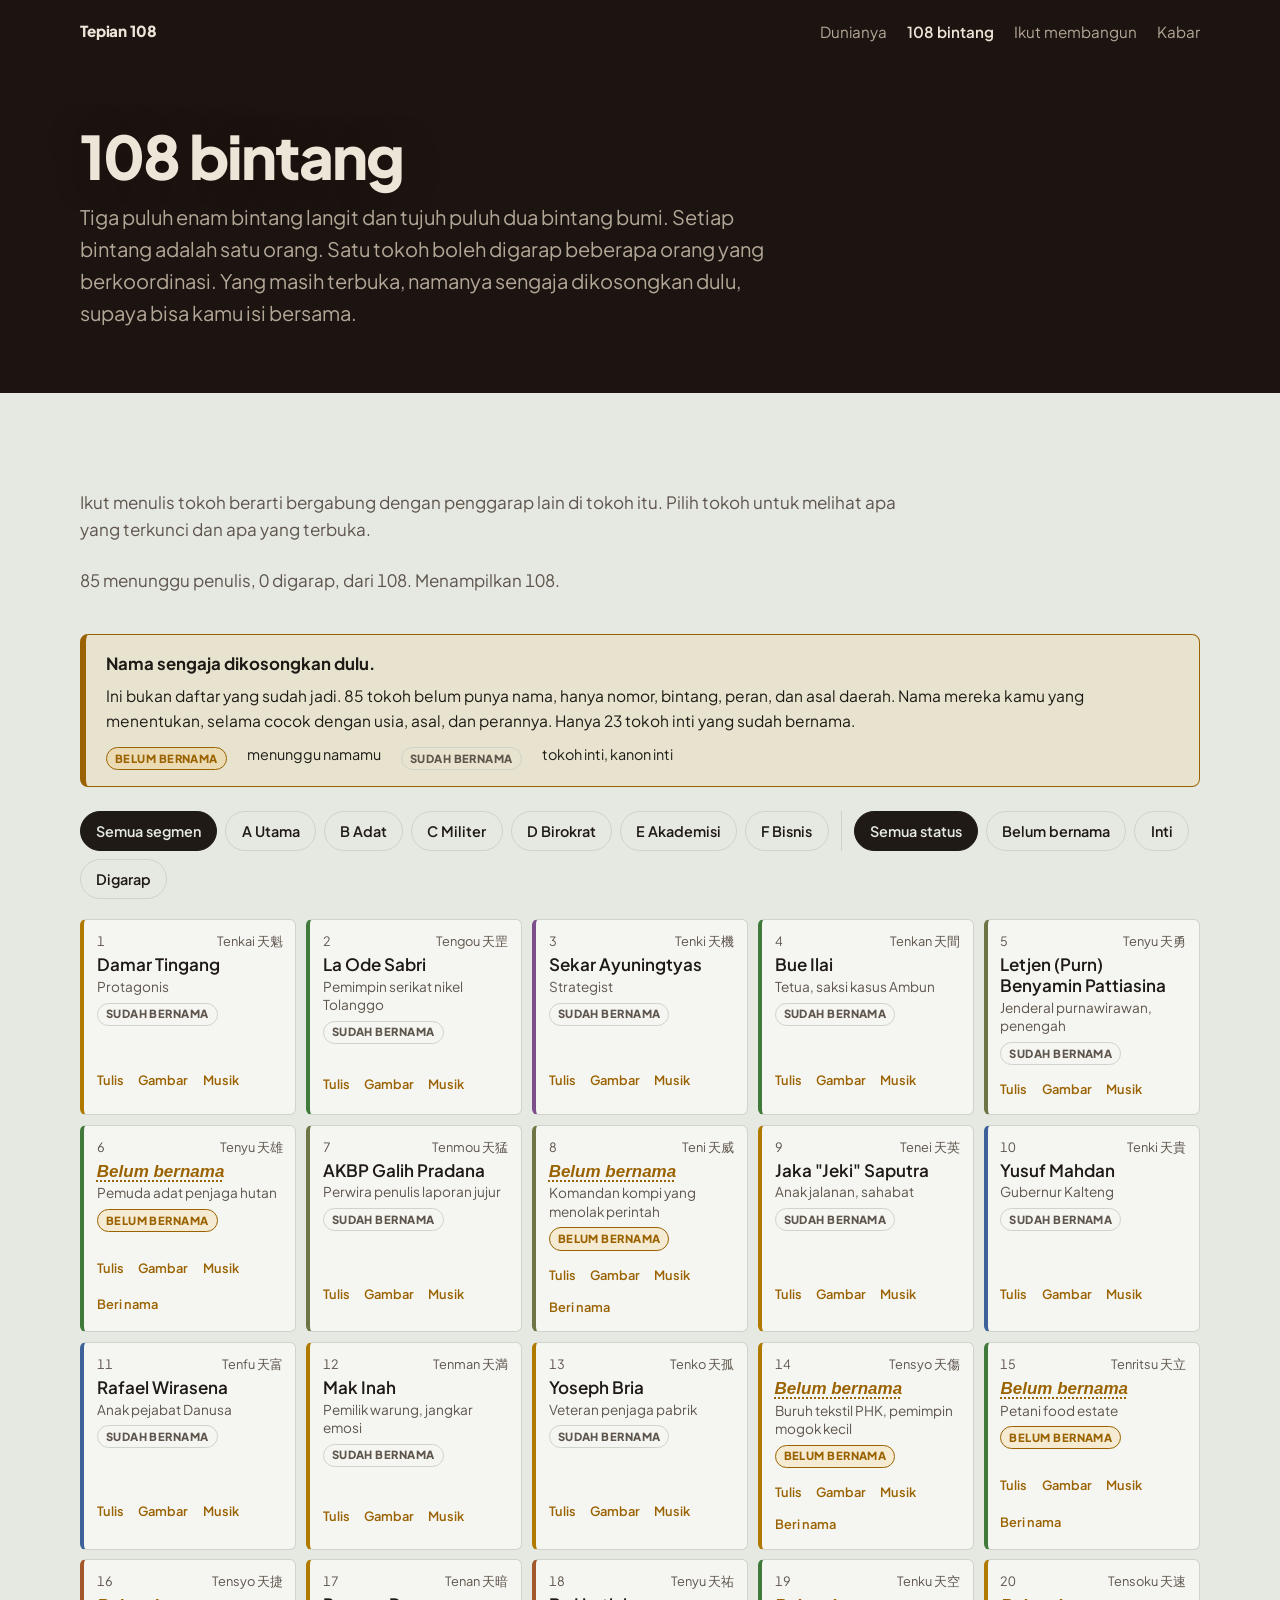
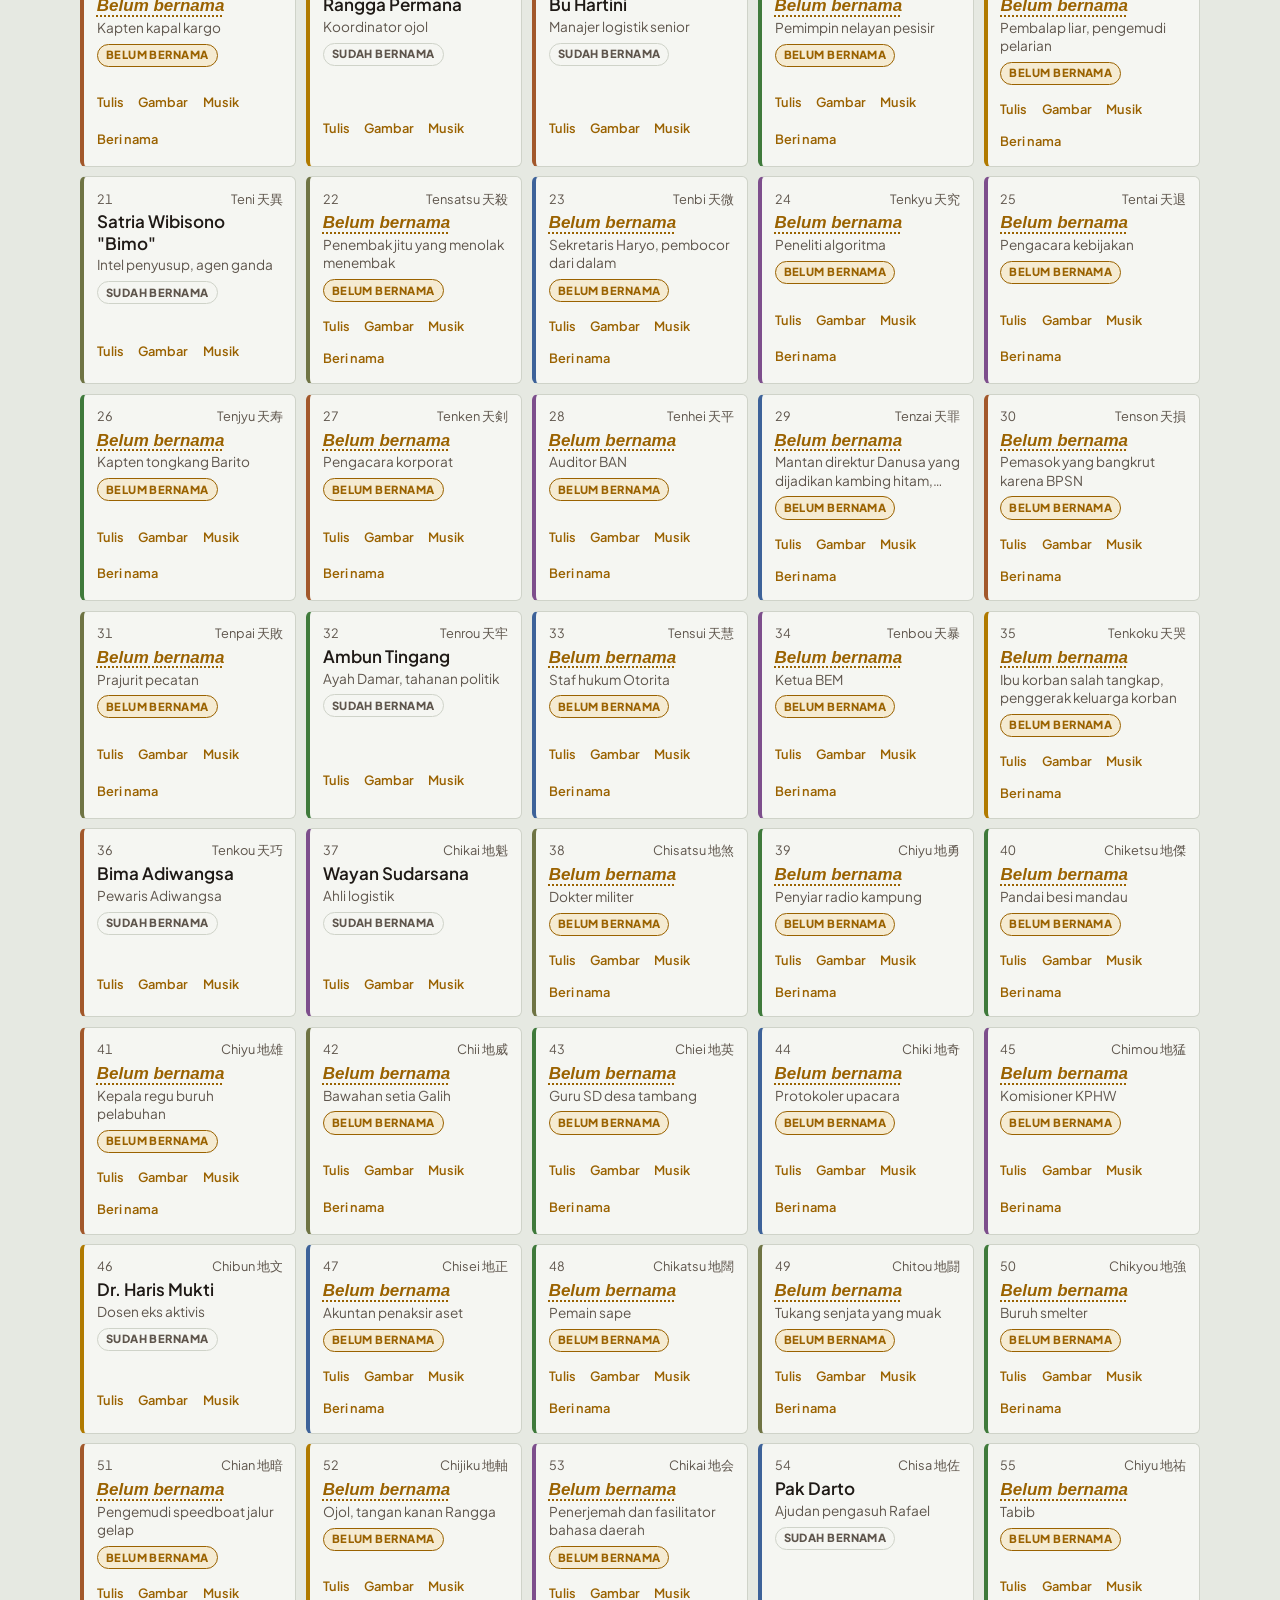
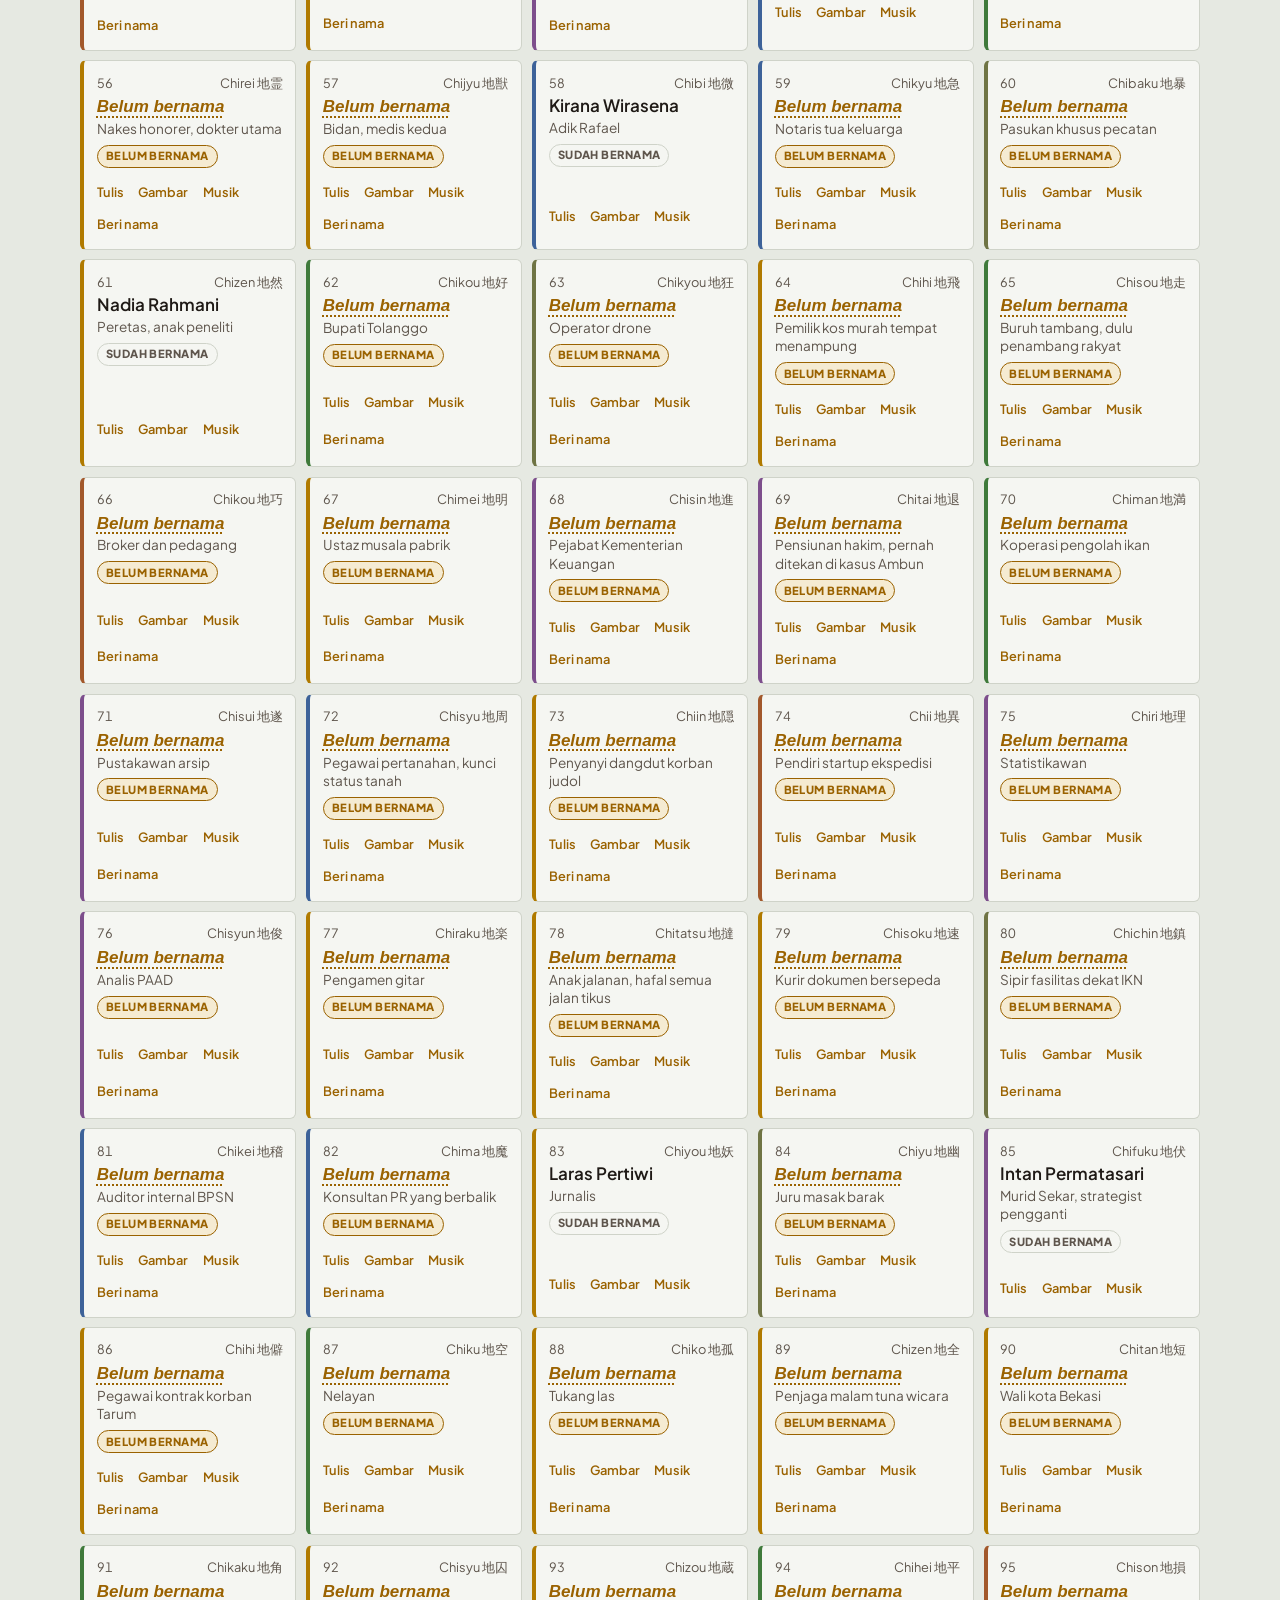
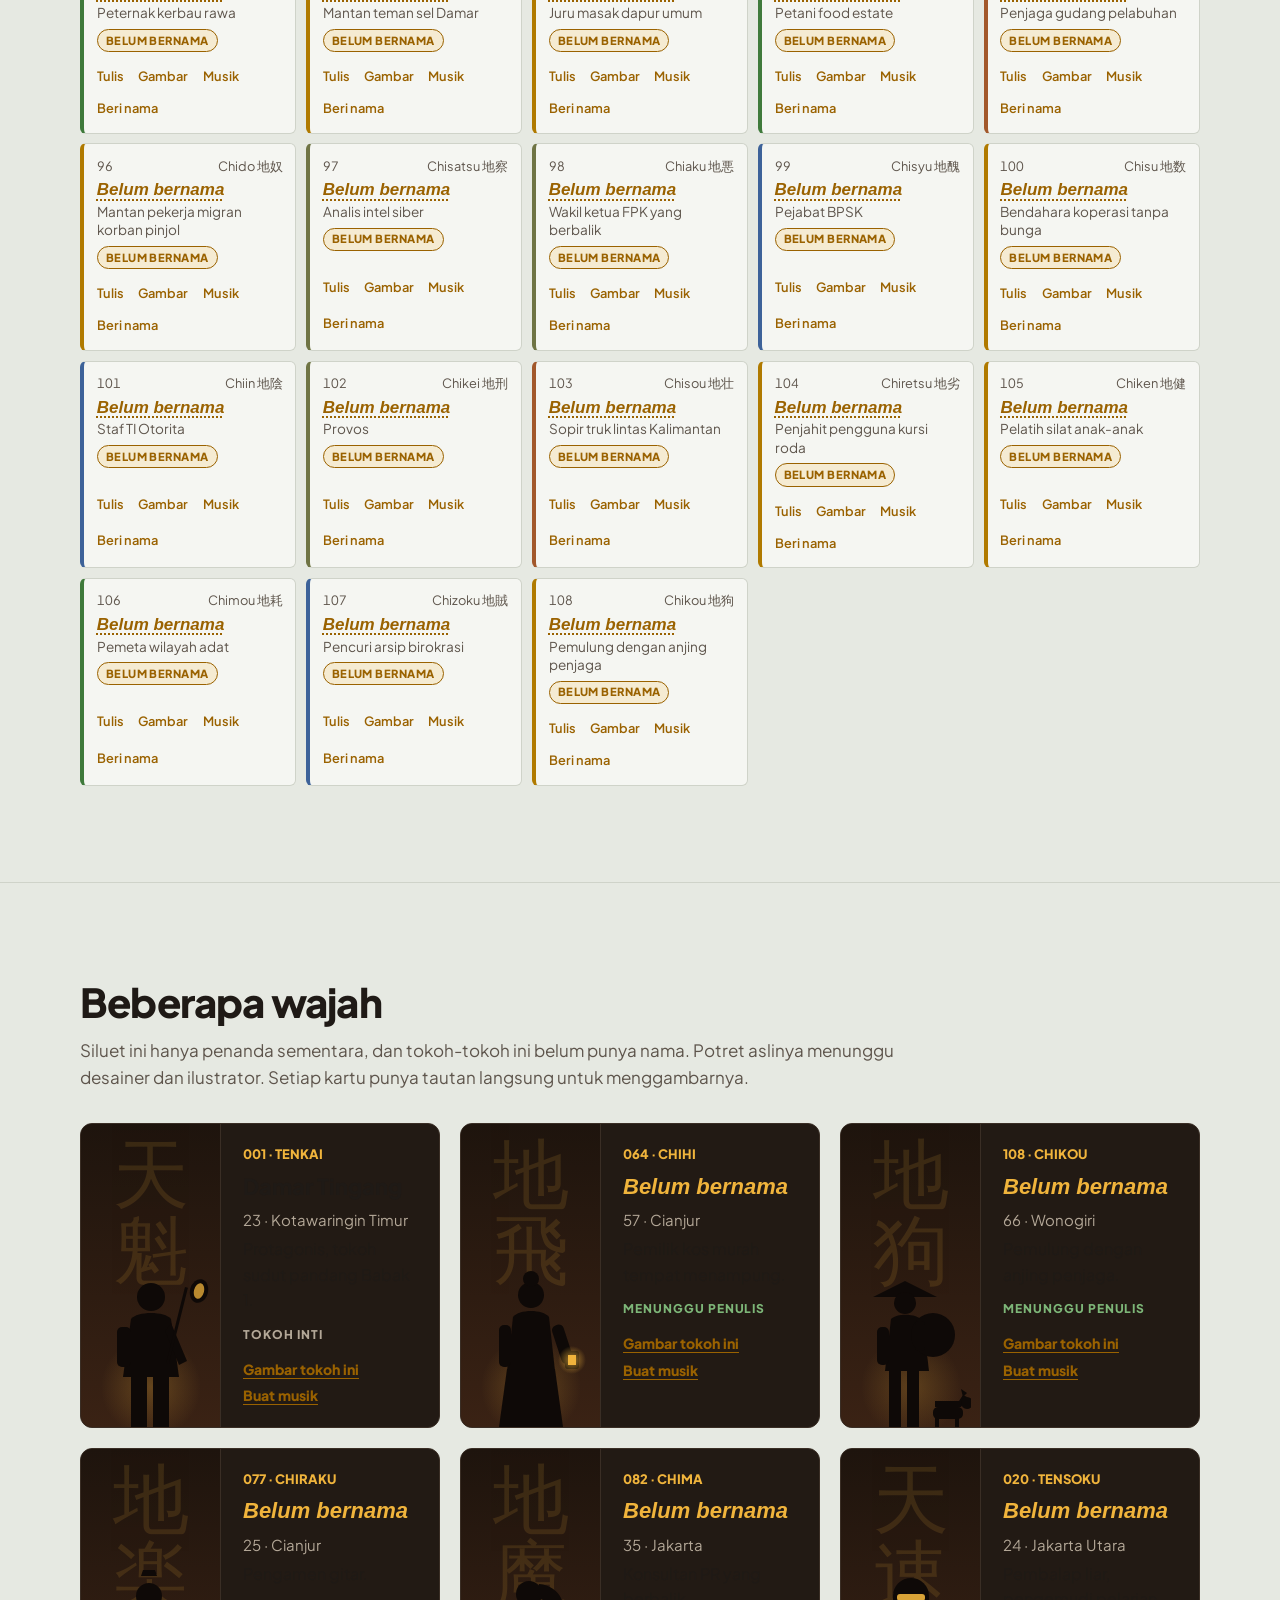
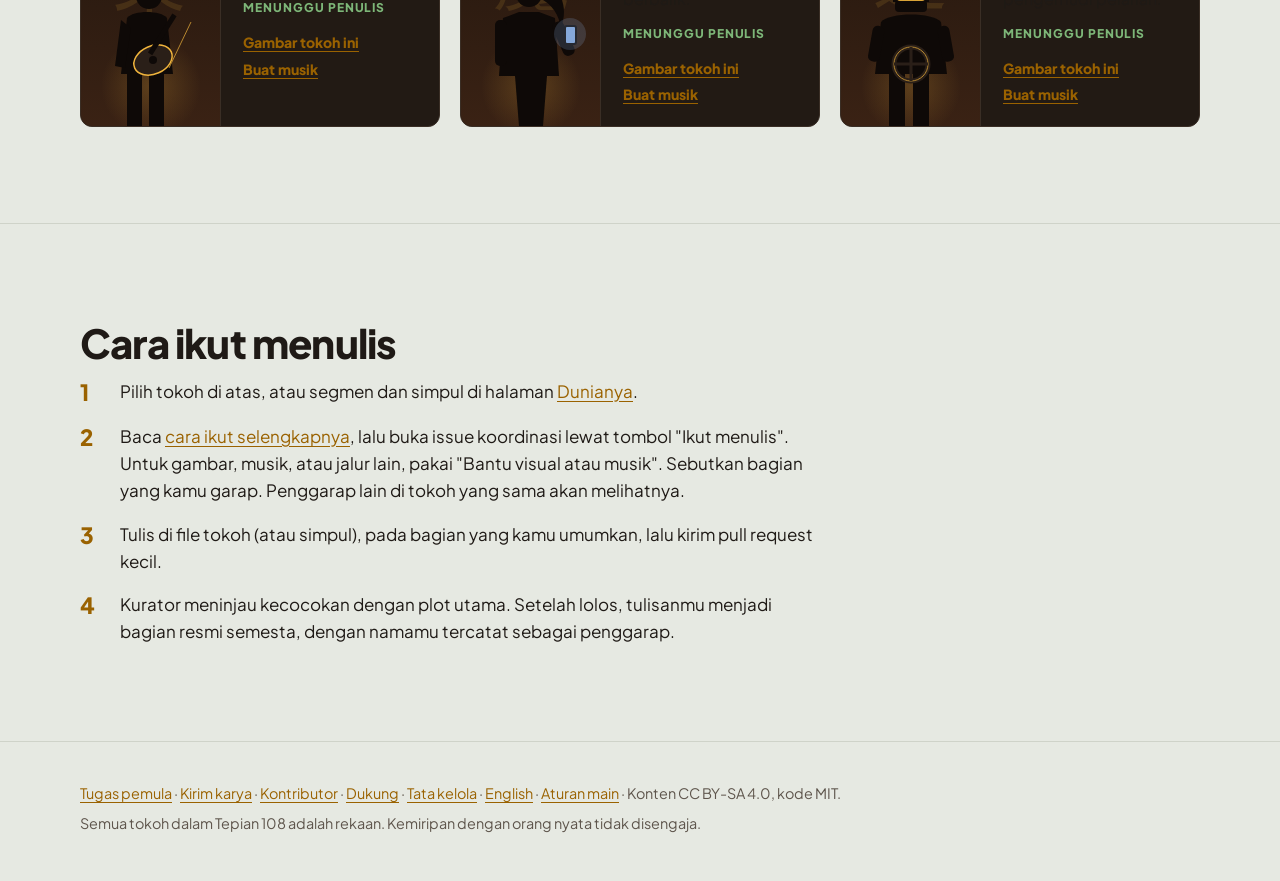
==== commit f24a518a: "Add contributor onboarding: beginner tasks, submit page, contributors, news, support, governance, En" ====
--- a/docs/bintang.html
+++ b/docs/bintang.html
@@ -5,6 +5,16 @@
 <meta name="viewport" content="width=device-width, initial-scale=1, viewport-fit=cover">
 <title>108 Bintang · Tepian 108</title>
 <meta name="description" content="Daftar 108 tokoh Tepian 108. Pilih tokoh untuk digarap bersama.">
+<meta property="og:site_name" content="Tepian 108">
+<meta property="og:type" content="website">
+<meta property="og:title" content="108 Bintang · Tepian 108">
+<meta property="og:description" content="Daftar 108 tokoh Tepian 108. Pilih tokoh untuk digarap bersama.">
+<meta property="og:image" content="http://phx.my.id/tepian-108/og.png">
+<meta property="og:url" content="http://phx.my.id/tepian-108/bintang.html">
+<meta name="twitter:card" content="summary_large_image">
+<meta name="twitter:title" content="108 Bintang · Tepian 108">
+<meta name="twitter:description" content="Daftar 108 tokoh Tepian 108. Pilih tokoh untuk digarap bersama.">
+<meta name="twitter:image" content="http://phx.my.id/tepian-108/og.png">
 <link rel="icon" href="data:image/svg+xml,<svg xmlns='http://www.w3.org/2000/svg' viewBox='0 0 32 32'><rect width='32' height='32' rx='6' fill='%231C1410'/><circle cx='16' cy='13' r='4' fill='%23F0B43C'/><rect x='6' y='21' width='20' height='2' rx='1' fill='%23F0B43C' opacity='.5'/></svg>">
 <link rel="preconnect" href="https://fonts.googleapis.com">
 <link rel="preconnect" href="https://fonts.gstatic.com" crossorigin>
@@ -28,6 +38,7 @@
         <li><a href="dunia.html">Dunianya</a></li>
         <li><a href="bintang.html" aria-current="page">108 bintang</a></li>
         <li><a href="ikut.html">Ikut membangun</a></li>
+        <li><a href="kabar.html">Kabar</a></li>
       </ul>
     </nav>
     <div class="judul-halaman">
@@ -161,7 +172,7 @@
 
 <footer>
   <div class="lebar">
-    <p><a href="dunia.html#aturan">Aturan main</a> · Konten CC BY-SA 4.0, kode MIT.</p>
+    <p><a href="mulai.html">Tugas pemula</a> · <a href="kirim.html">Kirim karya</a> · <a href="kontributor.html">Kontributor</a> · <a href="dukung.html">Dukung</a> · <a href="tata-kelola.html">Tata kelola</a> · <a href="en.html">English</a> · <a href="dunia.html#aturan">Aturan main</a> · Konten CC BY-SA 4.0, kode MIT.</p>
     <p>Semua tokoh dalam Tepian 108 adalah rekaan. Kemiripan dengan orang nyata tidak disengaja.</p>
   </div>
 </footer>
--- a/docs/style.css
+++ b/docs/style.css
@@ -274,3 +274,28 @@
 @media (prefers-reduced-motion: reduce) { .segmen-api .kedip { animation: none; } }
 
 .tanpa-nama { font-style: italic; color: var(--pelita); }
+
+/* Halaman tambahan */
+.tugas-daftar { display: grid; gap: 1rem; grid-template-columns: repeat(auto-fill, minmax(320px, 1fr)); margin-top: 1.25rem; }
+.tugas { background: var(--permukaan); border: 1px solid var(--garis); border-left: 5px solid var(--pelita); border-radius: 8px; padding: 1.1rem 1.25rem 1.25rem; display: grid; gap: .5rem; align-content: start; }
+.tugas h3 { font-size: 1.15rem; }
+.tugas p { margin: 0; color: var(--teks-redup); font-size: .97rem; }
+.tugas-atas { display: flex; justify-content: space-between; gap: .5rem; align-items: center; font-size: .85rem; }
+.kontributor-daftar { display: grid; gap: 1rem; grid-template-columns: repeat(auto-fill, minmax(280px, 1fr)); }
+.kontributor { background: var(--permukaan); border: 1px solid var(--garis); border-radius: 8px; padding: 1rem 1.25rem; }
+.kabar-entri { border-top: 1px solid var(--garis); padding: 1.25rem 0; max-width: 70ch; }
+.kabar-entri h3 { font-size: 1.35rem; margin: .15rem 0 .5rem; }
+.form-kirim { display: grid; gap: 1rem; }
+.form-kirim label { display: grid; gap: .3rem; font-weight: 600; font-size: .95rem; }
+.form-kirim input[type="text"], .form-kirim input[type="url"], .form-kirim select, .form-kirim textarea {
+  font: inherit; color: var(--teks); background: var(--permukaan); border: 1.5px solid var(--garis); border-radius: 6px; padding: .6rem .75rem; min-height: 44px;
+}
+.form-kirim .ceklis { display: flex; gap: .6rem; align-items: flex-start; font-weight: 400; }
+.form-kirim .ceklis input { margin-top: .3rem; width: 18px; height: 18px; }
+.kirim-opsi { display: grid; gap: 1.25rem; }
+.kirim-opsi > div { border-top: 1px solid var(--garis); padding-top: 1rem; }
+.kirim-opsi p { color: var(--teks-redup); margin: .2rem 0 .75rem; }
+.tabel-catatan { width: 100%; border-collapse: collapse; font-size: .95rem; }
+.tabel-catatan th, .tabel-catatan td { text-align: left; padding: .6rem .75rem; border-bottom: 1px solid var(--garis); }
+.tabel-catatan td[colspan] { color: var(--teks-redup); }
+[hidden] { display: none !important; }
